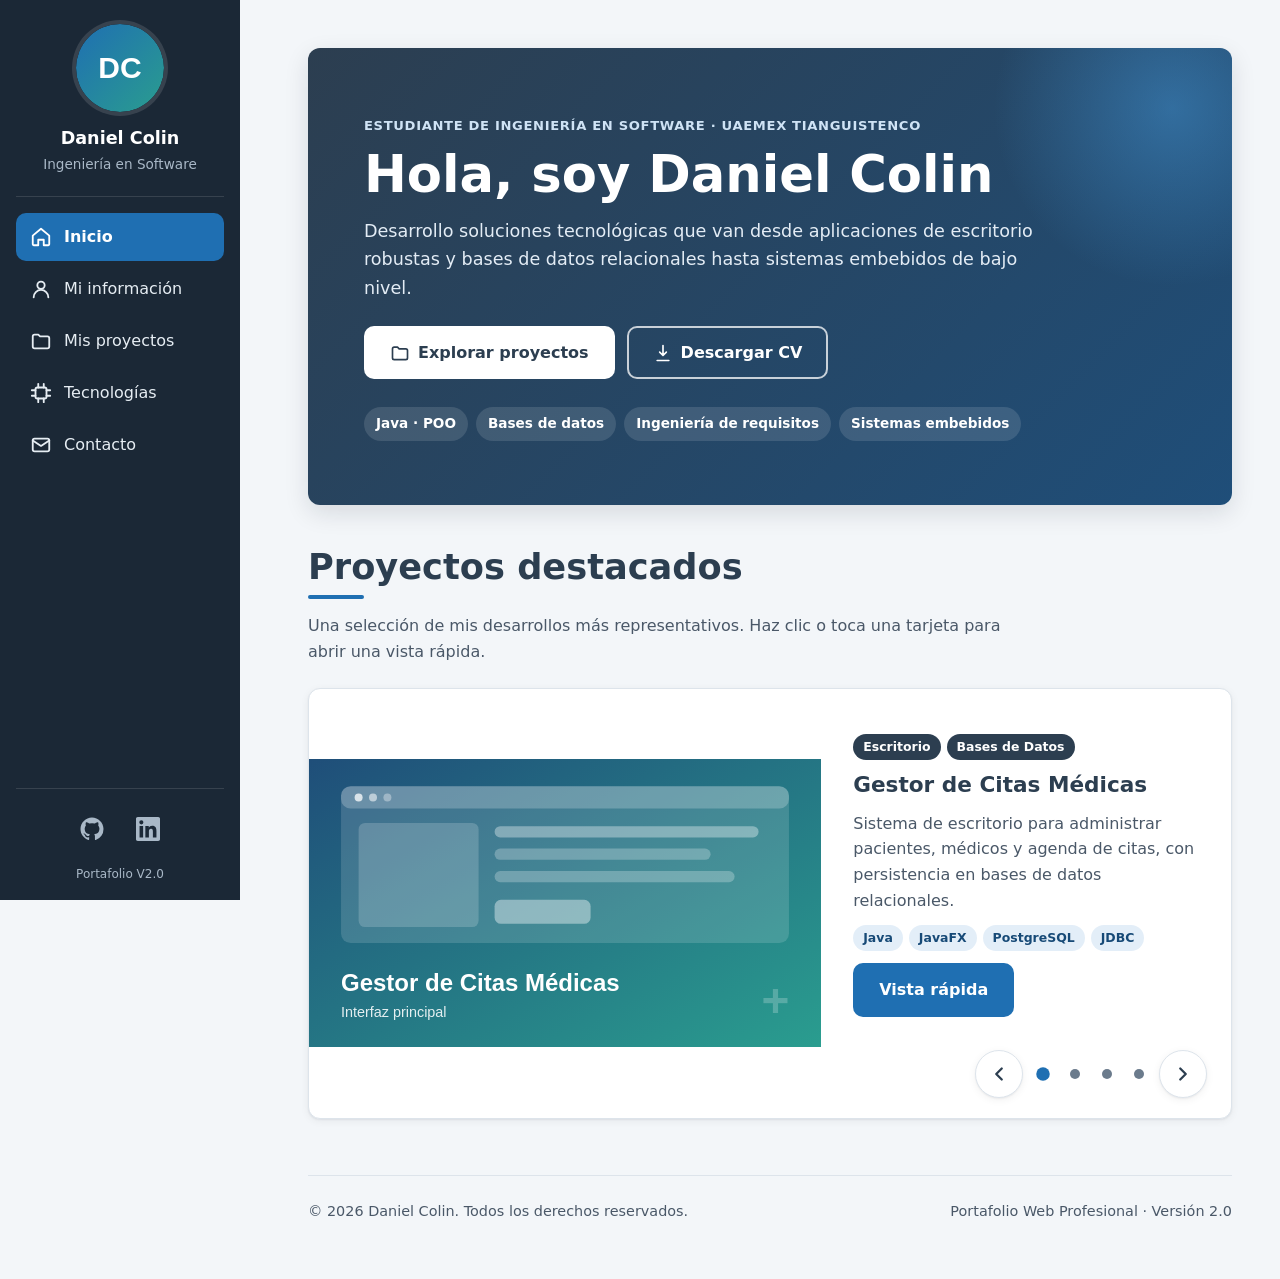
==== index.html @ 1abbbef6 "feat: publicar portafolio V2 (index.html) con modo demo para GitHub Pages" ====
<!DOCTYPE html>
<html lang="es">

<head>
    <meta charset="UTF-8">
    <meta name="viewport" content="width=device-width, initial-scale=1.0">
    <meta name="description"
        content="Portafolio Web Profesional de Carlos Daniel Ávila Colin, estudiante de Ingeniería en Software en el Centro Universitario UAEMex Tianguistenco.">
    <meta name="author" content="Carlos Daniel Ávila Colin">
    <meta name="theme-color" content="#1b2836">
    <title>Portafolio Web | Daniel Colin — V2.0</title>
    <link rel="icon"
        href="data:image/svg+xml,%3Csvg xmlns='http://www.w3.org/2000/svg' viewBox='0 0 64 64'%3E%3Crect width='64' height='64' rx='14' fill='%231f6fb2'/%3E%3Ctext x='32' y='42' text-anchor='middle' font-family='Segoe UI,Arial' font-weight='700' font-size='28' fill='%23fff'%3EDC%3C/text%3E%3C/svg%3E">

    <!--
        ============================================================
        PORTAFOLIO WEB PROFESIONAL — VERSIÓN 2.0 (Core Release)
        Plan de referencia: Iteraciones.md (v2.0.0)
        ------------------------------------------------------------
        Documento único (SPA estática nativa): HTML5 semántico +
        CSS Mobile-First + JavaScript vanilla modular, sin
        dependencias externas.

        Mapa de componentes DEV → bloques de este archivo:
          DEV-FE-01  Marcado semántico (secciones #inicio, #mi-informacion,
                     #mis-proyectos, #tecnologias, #contacto)
          DEV-FE-02  Hoja de estilos (bloque <style>)
          DEV-FE-03  Carrusel + modales           (módulos Carousel / Modal)
          DEV-FE-04  Sección "Mi información" + CTA de CV
          DEV-FE-09  Navegación SPA               (módulo Nav)
          DEV-FE-12  Arquitectura i18n base       (módulo I18n)
          DEV-AST-01 Imágenes: <img loading="lazy" decoding="async">
                     con aspect-ratio 16:9 (marcadores SVG sustituibles por WebP)
          DEV-BE-01  Endpoint SMTP (server/contact.php) — consumido vía Fetch
        ============================================================
    -->

    <style>
        /* =========================================================
           DEV-FE-02 · TOKENS DE DISEÑO (contraste WCAG 2.1 AA — RNF-10)
           ========================================================= */
        :root {
            --sidebar-w: 240px;
            --content-offset: 260px;
            --topbar-h: 56px;

            --c-bg: #f3f6f9;
            --c-surface: #ffffff;
            --c-text: #1f2933;
            /* 14.7:1 sobre blanco */
            --c-muted: #4a5868;
            /* 7.4:1 sobre blanco */
            --c-primary: #2c3e50;
            /* identidad heredada de V1 */
            --c-accent: #1f6fb2;
            /* 5.3:1 con texto blanco */
            --c-accent-hover: #185a91;
            --c-accent-soft: #e3eef8;
            --c-accent-ink: #174a77;
            /* 8.1:1 sobre --c-accent-soft */
            --c-sidebar: #1b2836;
            --c-sidebar-text: #e6edf3;
            --c-sidebar-muted: #a9b8c7;
            /* 7.9:1 sobre --c-sidebar */
            --c-border: #dde4eb;
            --c-border-strong: #6b7b8c;
            /* 4.4:1 (no-texto ≥ 3:1) */
            --c-focus: #f59e0b;
            --c-success: #1e7e34;
            --c-error: #b42318;
            /* 6.2:1 sobre blanco */

            --radius: 12px;
            --shadow-sm: 0 1px 2px rgba(16, 24, 40, .06), 0 2px 8px rgba(16, 24, 40, .06);
            --shadow-md: 0 8px 24px rgba(16, 24, 40, .12);
            --shadow-lg: 0 20px 48px rgba(16, 24, 40, .22);

            /* RNF-13: animaciones < 300 ms, curva cubic-bezier global */
            --dur: 250ms;
            --ease: cubic-bezier(.4, 0, .2, 1);
        }

        /* =========================================================
           BASE (Mobile-First — RNF-07)
           ========================================================= */
        *,
        *::before,
        *::after {
            box-sizing: border-box;
        }

        html {
            -webkit-text-size-adjust: 100%;
        }

        body {
            margin: 0;
            font-family: "Segoe UI", system-ui, -apple-system, Roboto, "Helvetica Neue", Arial, sans-serif;
            font-size: 1rem;
            line-height: 1.6;
            color: var(--c-text);
            background: var(--c-bg);
        }

        body.nav-open,
        body.modal-open {
            overflow: hidden;
        }

        [hidden] {
            display: none !important;
        }

        img,
        svg {
            display: block;
            max-width: 100%;
        }

        img {
            height: auto;
        }

        button,
        input,
        textarea {
            font: inherit;
            color: inherit;
        }

        a {
            color: var(--c-accent);
        }

        h1,
        h2,
        h3,
        h4 {
            line-height: 1.25;
        }

        :focus-visible {
            outline: 3px solid var(--c-focus);
            outline-offset: 2px;
        }

        [tabindex="-1"]:focus {
            outline: none;
        }

        .sr-only {
            position: absolute;
            width: 1px;
            height: 1px;
            padding: 0;
            margin: -1px;
            overflow: hidden;
            clip: rect(0, 0, 0, 0);
            white-space: nowrap;
            border: 0;
        }

        .skip-link {
            position: fixed;
            left: 8px;
            top: 8px;
            z-index: 4000;
            padding: 12px 18px;
            background: var(--c-surface);
            color: var(--c-primary);
            font-weight: 700;
            border-radius: 8px;
            box-shadow: var(--shadow-md);
            transform: translateY(-200%);
            transition: transform var(--dur) var(--ease);
        }

        .skip-link:focus {
            transform: none;
        }

        /* =========================================================
           BARRA SUPERIOR MÓVIL (RF-11: menú adaptado < 768px)
           ========================================================= */
        .topbar {
            position: fixed;
            inset: 0 0 auto 0;
            height: var(--topbar-h);
            display: flex;
            align-items: center;
            justify-content: space-between;
            padding: 0 4px 0 16px;
            background: var(--c-sidebar);
            color: #fff;
            z-index: 1100;
            box-shadow: 0 2px 8px rgba(0, 0, 0, .2);
        }

        .topbar__brand {
            color: #fff;
            font-weight: 700;
            font-size: 1.05rem;
            text-decoration: none;
            letter-spacing: .3px;
        }

        .icon-btn {
            width: 48px;
            height: 48px;
            display: inline-grid;
            place-items: center;
            border: 0;
            border-radius: 10px;
            background: transparent;
            color: inherit;
            cursor: pointer;
        }

        .icon-btn svg {
            width: 26px;
            height: 26px;
        }

        /* =========================================================
           RF-10 · MENÚ LATERAL FIJO
           ========================================================= */
        .sidebar {
            position: fixed;
            left: 0;
            top: 0;
            height: 100vh;
            height: 100dvh;
            width: var(--sidebar-w);
            display: flex;
            flex-direction: column;
            padding: 24px 16px 16px;
            background: var(--c-sidebar);
            color: var(--c-sidebar-text);
            z-index: 1200;
            overflow-y: auto;
            transform: translateX(-100%);
            transition: transform var(--dur) var(--ease);
        }

        .sidebar.is-open {
            transform: none;
        }

        .nav-overlay {
            position: fixed;
            inset: 0;
            background: rgba(15, 23, 32, .55);
            z-index: 1150;
            opacity: 0;
            pointer-events: none;
            transition: opacity var(--dur) var(--ease);
        }

        .nav-overlay.is-visible {
            opacity: 1;
            pointer-events: auto;
        }

        .profile {
            text-align: center;
            padding-bottom: 20px;
            margin-bottom: 16px;
            border-bottom: 1px solid rgba(255, 255, 255, .12);
        }

        .avatar {
            width: 88px;
            height: 88px;
            margin: 0 auto 12px;
            border-radius: 50%;
            box-shadow: 0 0 0 4px rgba(255, 255, 255, .12);
        }

        .profile__name {
            margin: 0;
            font-size: 1.1rem;
            font-weight: 700;
            color: #fff;
        }

        .profile__role {
            margin: 2px 0 0;
            font-size: .85rem;
            color: var(--c-sidebar-muted);
        }

        .nav-list {
            list-style: none;
            margin: 0;
            padding: 0;
            display: flex;
            flex-direction: column;
            gap: 4px;
        }

        .nav-item {
            display: flex;
            align-items: center;
            gap: 12px;
            min-height: 48px;
            padding: 10px 14px;
            border-radius: 10px;
            color: var(--c-sidebar-text);
            text-decoration: none;
            font-weight: 500;
            transition: background-color var(--dur) var(--ease), color var(--dur) var(--ease);
        }

        .nav-item svg {
            width: 22px;
            height: 22px;
            flex: none;
        }

        .nav-item:hover {
            background: rgba(255, 255, 255, .08);
            color: #fff;
        }

        /* Estado activo reactivo (TC-010) */
        .nav-item-active,
        .nav-item-active:hover {
            background: var(--c-accent);
            color: #fff;
            font-weight: 600;
        }

        /* RF-14 · Redes profesionales al pie del menú */
        .sidebar__social {
            margin-top: auto;
            padding-top: 16px;
            border-top: 1px solid rgba(255, 255, 255, .12);
            display: flex;
            justify-content: center;
            gap: 8px;
        }

        .social-link {
            width: 48px;
            height: 48px;
            display: grid;
            place-items: center;
            border-radius: 10px;
            color: var(--c-sidebar-muted);
            transition: color var(--dur) var(--ease), background-color var(--dur) var(--ease);
        }

        .social-link svg {
            width: 24px;
            height: 24px;
            fill: currentColor;
        }

        .social-link:hover {
            color: #fff;
            background: rgba(255, 255, 255, .08);
        }

        .sidebar__version {
            margin: 12px 0 0;
            text-align: center;
            font-size: .75rem;
            color: var(--c-sidebar-muted);
        }

        /* =========================================================
           RF-11 · CONTENEDOR PRINCIPAL (sin superposición)
           ========================================================= */
        main {
            margin-left: 0;
            padding: calc(var(--topbar-h) + 16px) 16px 24px;
            min-height: 100vh;
        }

        .container {
            max-width: 1280px;
            margin: 0 auto;
        }

        /* Vistas SPA (RNF-02: transición de opacidad 250 ms) */
        .view {
            opacity: 0;
            transform: translateY(8px);
            transition: opacity var(--dur) ease-in-out, transform var(--dur) ease-in-out;
        }

        .view.is-active {
            opacity: 1;
            transform: none;
        }

        .section-head {
            margin-bottom: 24px;
        }

        .section-title {
            position: relative;
            margin: 0 0 14px;
            padding-bottom: 10px;
            font-size: clamp(1.6rem, 1.2rem + 1.3vw, 2.2rem);
            color: var(--c-primary);
        }

        .section-title::after {
            content: "";
            position: absolute;
            left: 0;
            bottom: 0;
            width: 56px;
            height: 4px;
            border-radius: 4px;
            background: var(--c-accent);
        }

        .section-lead {
            margin: 0;
            max-width: 70ch;
            color: var(--c-muted);
        }

        .sub-title {
            margin: 40px 0 16px;
            font-size: 1.35rem;
            color: var(--c-primary);
        }

        .surface {
            background: var(--c-surface);
            border: 1px solid var(--c-border);
            border-radius: var(--radius);
            box-shadow: var(--shadow-sm);
        }

        /* =========================================================
           BOTONES Y BADGES
           ========================================================= */
        .btn {
            display: inline-flex;
            align-items: center;
            justify-content: center;
            gap: 8px;
            min-height: 48px;
            padding: 12px 24px;
            border: 2px solid transparent;
            border-radius: 10px;
            font-weight: 600;
            text-decoration: none;
            cursor: pointer;
            transition: transform var(--dur) var(--ease), background-color var(--dur) var(--ease), box-shadow var(--dur) var(--ease);
        }

        .btn svg {
            width: 20px;
            height: 20px;
            flex: none;
        }

        .btn:hover {
            transform: translateY(-2px);
        }

        .btn:active {
            transform: translateY(0);
        }

        .btn[disabled] {
            opacity: .7;
            cursor: not-allowed;
            transform: none;
        }

        .btn-primary {
            background: var(--c-accent);
            color: #fff;
        }

        .btn-primary:hover {
            background: var(--c-accent-hover);
        }

        .btn-outline {
            background: transparent;
            color: var(--c-accent);
            border-color: var(--c-accent);
        }

        .btn-outline:hover {
            background: var(--c-accent-soft);
        }

        .btn-light {
            background: #fff;
            color: var(--c-primary);
        }

        .btn-ghost-light {
            background: transparent;
            color: #fff;
            border-color: rgba(255, 255, 255, .75);
        }

        .btn-ghost-light:hover {
            background: rgba(255, 255, 255, .12);
        }

        /* RF-13 · CTA de primer orden para descarga de CV */
        .btn-primary-cta {
            display: inline-flex;
            align-items: center;
            gap: 10px;
            min-height: 48px;
            padding: 12px 24px;
            border-radius: 10px;
            background: var(--c-accent);
            color: #fff;
            font-weight: 700;
            font-size: 1.05rem;
            text-decoration: none;
            box-shadow: 0 6px 16px rgba(31, 111, 178, .35);
            transition: transform var(--dur) var(--ease), box-shadow var(--dur) var(--ease), background-color var(--dur) var(--ease);
        }

        .btn-primary-cta svg {
            width: 24px;
            height: 24px;
        }

        .btn-primary-cta:hover {
            transform: translateY(-2px);
            background: var(--c-accent-hover);
            box-shadow: 0 10px 22px rgba(31, 111, 178, .4);
        }

        .badges {
            display: flex;
            flex-wrap: wrap;
            gap: 6px;
        }

        .badge {
            display: inline-flex;
            align-items: center;
            padding: 3px 10px;
            border-radius: 999px;
            background: var(--c-accent-soft);
            color: var(--c-accent-ink);
            font-size: .78rem;
            font-weight: 600;
            white-space: nowrap;
        }

        .badge--cat {
            background: var(--c-primary);
            color: #fff;
        }

        .tag-list {
            list-style: none;
            margin: 0;
            padding: 0;
            display: flex;
            flex-wrap: wrap;
            gap: 8px;
        }

        .tag-list li {
            padding: 6px 12px;
            border-radius: 999px;
            background: var(--c-accent-soft);
            color: var(--c-accent-ink);
            font-size: .85rem;
            font-weight: 600;
        }

        /* =========================================================
           INICIO · HERO (RF-01)
           ========================================================= */
        .hero {
            position: relative;
            overflow: hidden;
            margin-bottom: 40px;
            padding: 40px 24px;
            border-radius: var(--radius);
            color: #fff;
            background: linear-gradient(135deg, #2c3e50 0%, #1f4e79 100%);
            box-shadow: var(--shadow-md);
        }

        .hero::before {
            content: "";
            position: absolute;
            right: -120px;
            top: -120px;
            width: 360px;
            height: 360px;
            border-radius: 50%;
            background: radial-gradient(circle, rgba(79, 179, 255, .35), transparent 70%);
            pointer-events: none;
        }

        .hero>* {
            position: relative;
        }

        .hero__kicker {
            display: inline-block;
            margin-bottom: 10px;
            font-size: .82rem;
            font-weight: 600;
            letter-spacing: .05em;
            text-transform: uppercase;
            color: #cfe3f5;
        }

        .hero h1 {
            margin: 0 0 14px;
            font-size: clamp(2rem, 1.4rem + 2.6vw, 3.2rem);
            line-height: 1.12;
        }

        .hero p {
            margin: 0 0 24px;
            max-width: 62ch;
            font-size: 1.1rem;
            color: #e3ecf5;
        }

        .hero__actions {
            display: flex;
            flex-wrap: wrap;
            gap: 12px;
        }

        .hero__areas {
            margin-top: 28px;
        }

        .hero__areas .tag-list li {
            background: rgba(255, 255, 255, .12);
            color: #fff;
        }

        /* =========================================================
           RF-01 / DEV-FE-03 · CARRUSEL DE PROYECTOS DESTACADOS
           ========================================================= */
        .carousel {
            position: relative;
            overflow: hidden;
        }

        .carousel__viewport {
            overflow: hidden;
        }

        .carousel__track {
            display: flex;
            touch-action: pan-y;
            will-change: transform;
            transition: transform 280ms var(--ease);
        }

        .carousel__slide {
            flex: 0 0 100%;
            min-width: 0;
            display: grid;
            grid-template-columns: 1fr;
        }

        .carousel__media {
            display: block;
            width: 100%;
            padding: 0;
            border: 0;
            background: #e8eef4;
            cursor: pointer;
        }

        .carousel__media img,
        .media-16x9 {
            width: 100%;
            aspect-ratio: 16 / 9;
            object-fit: cover;
        }

        .carousel__body {
            display: flex;
            flex-direction: column;
            gap: 12px;
            padding: 20px 20px 80px;
        }

        .carousel__body h3 {
            margin: 0;
            font-size: 1.35rem;
            color: var(--c-primary);
        }

        .carousel__body p {
            margin: 0;
            color: var(--c-muted);
        }

        .carousel__body .btn {
            align-self: flex-start;
        }

        .carousel__controls {
            position: absolute;
            left: 0;
            right: 0;
            bottom: 12px;
            display: flex;
            justify-content: center;
            align-items: center;
            gap: 4px;
        }

        .carousel__arrow {
            width: 48px;
            height: 48px;
            display: grid;
            place-items: center;
            border: 1px solid var(--c-border);
            border-radius: 50%;
            background: var(--c-surface);
            color: var(--c-primary);
            cursor: pointer;
            box-shadow: var(--shadow-sm);
        }

        .carousel__arrow svg {
            width: 22px;
            height: 22px;
        }

        .carousel__dots {
            display: flex;
        }

        .carousel__dot {
            width: 32px;
            height: 48px;
            display: grid;
            place-items: center;
            padding: 0;
            border: 0;
            background: transparent;
            cursor: pointer;
        }

        .carousel__dot::before {
            content: "";
            width: 10px;
            height: 10px;
            border-radius: 50%;
            background: var(--c-border-strong);
            transition: transform var(--dur) var(--ease), background-color var(--dur) var(--ease);
        }

        .carousel__dot[aria-current="true"]::before {
            background: var(--c-accent);
            transform: scale(1.35);
        }

        /* =========================================================
           RF-03 · MI INFORMACIÓN
           ========================================================= */
        .info-grid {
            display: grid;
            gap: 24px;
        }

        .info-block {
            padding: 24px;
        }

        .info-block h3 {
            display: flex;
            align-items: center;
            gap: 10px;
            margin: 0 0 16px;
            font-size: 1.3rem;
            color: var(--c-primary);
        }

        .info-block h3 svg {
            width: 26px;
            height: 26px;
            color: var(--c-accent);
            flex: none;
        }

        .info-block p {
            margin: 0 0 12px;
        }

        .bio {
            display: grid;
            gap: 20px;
        }

        .cv-box {
            display: flex;
            flex-direction: column;
            align-items: flex-start;
            gap: 8px;
            padding: 20px;
            border-radius: var(--radius);
            background: var(--c-accent-soft);
        }

        .cv-box small {
            color: var(--c-accent-ink);
            font-weight: 600;
        }

        .timeline {
            list-style: none;
            margin: 0;
            padding: 0 0 0 20px;
            border-left: 3px solid var(--c-border);
        }

        .timeline li {
            position: relative;
            padding: 0 0 20px 16px;
        }

        .timeline li:last-child {
            padding-bottom: 0;
        }

        .timeline li::before {
            content: "";
            position: absolute;
            left: -29px;
            top: 6px;
            width: 14px;
            height: 14px;
            border-radius: 50%;
            background: var(--c-accent);
            box-shadow: 0 0 0 4px var(--c-surface);
        }

        .timeline h4 {
            margin: 0;
            font-size: 1.05rem;
            color: var(--c-primary);
        }

        .timeline__meta {
            display: block;
            margin: 2px 0 8px;
            font-size: .9rem;
            font-weight: 600;
            color: var(--c-accent-ink);
        }

        .competency-grid {
            display: grid;
            gap: 16px;
        }

        .competency {
            padding: 16px;
            border: 1px solid var(--c-border);
            border-radius: 10px;
        }

        .competency h4 {
            margin: 0 0 10px;
            font-size: 1rem;
            color: var(--c-primary);
        }

        .competency ul {
            margin: 0;
            padding-left: 18px;
            color: var(--c-muted);
            font-size: .95rem;
        }

        /* =========================================================
           RF-04 / RF-16 · MIS PROYECTOS (grid + filtros)
           ========================================================= */
        .filters {
            display: flex;
            flex-wrap: wrap;
            gap: 8px;
            margin-bottom: 12px;
        }

        .filter-btn {
            min-height: 48px;
            padding: 8px 18px;
            border: 2px solid var(--c-border-strong);
            border-radius: 999px;
            background: var(--c-surface);
            color: var(--c-primary);
            font-weight: 600;
            cursor: pointer;
            transition: background-color var(--dur) var(--ease), color var(--dur) var(--ease), transform var(--dur) var(--ease);
        }

        .filter-btn:hover {
            transform: translateY(-1px);
        }

        .filter-btn[aria-pressed="true"] {
            background: var(--c-primary);
            border-color: var(--c-primary);
            color: #fff;
        }

        .results-count {
            margin: 0 0 20px;
            font-size: .9rem;
            color: var(--c-muted);
        }

        .projects-grid {
            display: grid;
            grid-template-columns: 1fr;
            gap: 24px;
        }

        .project-card {
            display: flex;
            flex-direction: column;
            overflow: hidden;
            transition: transform var(--dur) var(--ease), box-shadow var(--dur) var(--ease);
        }

        .project-card:hover {
            transform: translateY(-4px);
            box-shadow: var(--shadow-md);
        }

        .project-card.is-entering {
            animation: cardIn 200ms var(--ease);
        }

        @keyframes cardIn {
            from {
                opacity: 0;
                transform: scale(.97);
            }

            to {
                opacity: 1;
                transform: none;
            }
        }

        .project-card__body {
            flex: 1;
            display: flex;
            flex-direction: column;
            gap: 10px;
            padding: 16px;
        }

        .project-card__title {
            margin: 0;
            font-size: 1.05rem;
            color: var(--c-primary);
        }

        .project-card__desc {
            margin: 0;
            font-size: .92rem;
            color: var(--c-muted);
            display: -webkit-box;
            -webkit-line-clamp: 4;
            line-clamp: 4;
            -webkit-box-orient: vertical;
            overflow: hidden;
        }

        /* Altura uniforme: botón alineado al fondo (TC-004) */
        .project-card .btn {
            margin-top: auto;
            width: 100%;
        }

        .empty-state {
            padding: 32px;
            text-align: center;
            color: var(--c-muted);
        }

        /* =========================================================
           RF-15 · TECNOLOGÍAS (tarjetas + tooltip de dominio)
           ========================================================= */
        .tech-group+.tech-group {
            margin-top: 32px;
        }

        .tech-group h3 {
            margin: 0 0 16px;
            font-size: 1.2rem;
            color: var(--c-primary);
        }

        .tech-grid {
            display: grid;
            grid-template-columns: repeat(auto-fill, minmax(150px, 1fr));
            gap: 16px;
        }

        .tech-card {
            position: relative;
            width: 100%;
            min-height: 132px;
            display: flex;
            flex-direction: column;
            align-items: center;
            justify-content: center;
            gap: 10px;
            padding: 20px 12px;
            text-align: center;
            cursor: pointer;
            transition: transform var(--dur) var(--ease), box-shadow var(--dur) var(--ease);
        }

        .tech-card:hover,
        .tech-card.is-open {
            transform: translateY(-3px);
            box-shadow: var(--shadow-md);
        }

        .tech-card__icon svg {
            width: 52px;
            height: 52px;
        }

        .tech-card__name {
            font-weight: 600;
            color: var(--c-primary);
            line-height: 1.3;
        }

        .tooltip {
            position: absolute;
            left: 0;
            right: 0;
            bottom: calc(100% + 10px);
            z-index: 20;
            padding: 12px;
            border-radius: 10px;
            background: #14202c;
            color: #f1f5f9;
            font-size: .85rem;
            line-height: 1.45;
            text-align: left;
            box-shadow: var(--shadow-lg);
            opacity: 0;
            transform: translateY(6px);
            pointer-events: none;
            transition: opacity 200ms var(--ease), transform 200ms var(--ease);
        }

        .tooltip::after {
            content: "";
            position: absolute;
            left: 50%;
            top: 100%;
            margin-left: -7px;
            border: 7px solid transparent;
            border-top-color: #14202c;
        }

        .tech-card:hover .tooltip,
        .tech-card:focus-visible .tooltip,
        .tech-card.is-open .tooltip {
            opacity: 1;
            transform: none;
        }

        .tooltip__level {
            display: flex;
            justify-content: space-between;
            font-weight: 700;
        }

        .meter {
            height: 6px;
            margin: 6px 0 8px;
            border-radius: 99px;
            background: rgba(255, 255, 255, .2);
            overflow: hidden;
        }

        .meter span {
            display: block;
            height: 100%;
            width: var(--lvl, 33%);
            border-radius: inherit;
            background: #4fb3ff;
        }

        /* =========================================================
           RF-06..RF-09 · CONTACTO
           ========================================================= */
        .contact-layout {
            display: grid;
            gap: 24px;
        }

        .contact-aside,
        .contact-form {
            padding: 24px;
        }

        .contact-aside h3 {
            margin: 0 0 12px;
            color: var(--c-primary);
        }

        .contact-aside ul {
            list-style: none;
            margin: 20px 0 0;
            padding: 0;
            display: grid;
            gap: 12px;
        }

        .contact-aside li {
            display: flex;
            align-items: center;
            gap: 10px;
            color: var(--c-muted);
        }

        .contact-aside li svg {
            width: 22px;
            height: 22px;
            color: var(--c-accent);
            flex: none;
        }

        .contact-form {
            display: grid;
            gap: 18px;
        }

        .form-row {
            display: grid;
            gap: 18px;
        }

        .field {
            display: flex;
            flex-direction: column;
            gap: 6px;
            min-width: 0;
        }

        .field label {
            font-weight: 600;
            color: var(--c-primary);
        }

        .req {
            color: var(--c-error);
        }

        .field input,
        .field textarea {
            width: 100%;
            min-height: 48px;
            padding: 12px 14px;
            border: 2px solid var(--c-border-strong);
            border-radius: 10px;
            background: #fff;
        }

        .field textarea {
            resize: vertical;
            min-height: 150px;
        }

        .field input:focus,
        .field textarea:focus {
            outline: none;
            border-color: var(--c-accent);
            box-shadow: 0 0 0 3px rgba(31, 111, 178, .25);
        }

        .field.is-invalid input,
        .field.is-invalid textarea {
            border-color: var(--c-error);
            box-shadow: 0 0 0 3px rgba(180, 35, 24, .15);
        }

        .field__error {
            min-height: 1.3em;
            margin: 0;
            font-size: .85rem;
            font-weight: 600;
            color: var(--c-error);
        }

        .field__counter {
            align-self: flex-end;
            font-size: .8rem;
            color: var(--c-muted);
        }

        .form-note {
            margin: 0;
            font-size: .85rem;
            color: var(--c-muted);
        }

        /* RF-09 · Aviso de privacidad antes del botón de envío */
        .privacy-note {
            margin: 0;
            padding: 12px 14px;
            border-left: 4px solid var(--c-accent);
            border-radius: 8px;
            background: #eef3f8;
            font-size: .88rem;
            color: var(--c-text);
        }

        .hp-field {
            position: absolute !important;
            left: -9999px !important;
            width: 1px;
            height: 1px;
            overflow: hidden;
        }

        .contact-form .btn-primary {
            justify-self: start;
            min-width: 200px;
        }

        .spinner {
            width: 18px;
            height: 18px;
            border: 3px solid rgba(255, 255, 255, .4);
            border-top-color: #fff;
            border-radius: 50%;
            animation: spin 700ms linear infinite;
        }

        @keyframes spin {
            to {
                transform: rotate(360deg);
            }
        }

        /* =========================================================
           RF-02 / RF-05 · MODALES
           ========================================================= */
        .modal {
            position: fixed;
            inset: 0;
            z-index: 2000;
            display: grid;
            place-items: center;
            padding: 16px;
        }

        .modal__backdrop {
            position: absolute;
            inset: 0;
            background: rgba(15, 23, 32, .55);
            -webkit-backdrop-filter: blur(8px);
            backdrop-filter: blur(8px);
            opacity: 0;
            transition: opacity var(--dur) var(--ease);
        }

        .modal__dialog {
            position: relative;
            width: 100%;
            max-width: 600px;
            max-height: calc(100vh - 32px);
            max-height: calc(100dvh - 32px);
            overflow-y: auto;
            overscroll-behavior: contain;
            border-radius: 16px;
            background: var(--c-surface);
            box-shadow: var(--shadow-lg);
            opacity: 0;
            transform: translateY(16px) scale(.98);
            transition: opacity var(--dur) var(--ease), transform var(--dur) var(--ease);
        }

        .modal--detail .modal__dialog {
            max-width: 980px;
        }

        .modal.is-open .modal__backdrop {
            opacity: 1;
        }

        .modal.is-open .modal__dialog {
            opacity: 1;
            transform: none;
        }

        .modal__close {
            position: absolute;
            top: 8px;
            right: 8px;
            z-index: 2;
            width: 48px;
            height: 48px;
            display: grid;
            place-items: center;
            border: 0;
            border-radius: 50%;
            background: rgba(255, 255, 255, .94);
            color: var(--c-primary);
            cursor: pointer;
            box-shadow: var(--shadow-sm);
        }

        .modal__close svg {
            width: 22px;
            height: 22px;
        }

        .modal__content {
            display: grid;
            gap: 14px;
            padding: 24px;
        }

        .modal__content h2,
        .modal__content h3 {
            margin: 0;
            color: var(--c-primary);
        }

        .modal__content p {
            margin: 0;
        }

        .modal__label {
            margin: 0 0 6px;
            font-size: .8rem;
            font-weight: 700;
            letter-spacing: .05em;
            text-transform: uppercase;
            color: var(--c-muted);
        }

        .modal__actions {
            display: flex;
            flex-wrap: wrap;
            gap: 12px;
            padding-top: 4px;
        }

        .gallery__thumbs {
            display: flex;
            gap: 8px;
            padding: 12px 24px 0;
            overflow-x: auto;
        }

        .gallery__thumb {
            flex: none;
            width: 104px;
            padding: 0;
            border: 3px solid transparent;
            border-radius: 8px;
            overflow: hidden;
            background: none;
            cursor: pointer;
            opacity: .75;
            transition: opacity var(--dur) var(--ease);
        }

        .gallery__thumb[aria-current="true"] {
            border-color: var(--c-accent);
            opacity: 1;
        }

        .gallery__caption {
            margin: 8px 24px 0;
            font-size: .85rem;
            color: var(--c-muted);
        }

        .detail-grid {
            display: grid;
            gap: 24px;
        }

        .detail-grid h3 {
            margin: 0 0 10px;
            font-size: 1.1rem;
        }

        .detail-grid ul {
            margin: 0;
            padding-left: 20px;
        }

        .spec-list {
            display: grid;
            grid-template-columns: max-content 1fr;
            gap: 8px 16px;
            margin: 0;
            font-size: .95rem;
        }

        .spec-list dt {
            font-weight: 700;
            color: var(--c-primary);
        }

        .spec-list dd {
            margin: 0;
            color: var(--c-muted);
        }

        .deps-table {
            width: 100%;
            border-collapse: collapse;
            font-size: .9rem;
        }

        .deps-table th,
        .deps-table td {
            padding: 8px 10px;
            border-bottom: 1px solid var(--c-border);
            text-align: left;
        }

        .deps-table th {
            color: var(--c-primary);
            background: #f6f8fb;
        }

        /* =========================================================
           RF-12 · TOAST
           ========================================================= */
        .toast-region {
            position: fixed;
            top: 16px;
            right: 16px;
            left: 16px;
            z-index: 3000;
            display: flex;
            flex-direction: column;
            align-items: flex-end;
            gap: 12px;
            pointer-events: none;
        }

        .toast {
            pointer-events: auto;
            width: 100%;
            max-width: 400px;
            display: flex;
            align-items: flex-start;
            gap: 12px;
            padding: 14px 8px 14px 16px;
            border-left: 5px solid var(--c-success);
            border-radius: 12px;
            background: var(--c-surface);
            box-shadow: var(--shadow-lg);
            animation: slideInFromRight 250ms var(--ease) both;
        }

        .toast.is-leaving {
            animation: slideOutToRight 200ms var(--ease) forwards;
        }

        .toast--error {
            border-left-color: var(--c-error);
        }

        .toast__icon {
            flex: none;
            width: 30px;
            height: 30px;
            display: grid;
            place-items: center;
            border-radius: 50%;
            background: var(--c-success);
            color: #fff;
        }

        .toast--error .toast__icon {
            background: var(--c-error);
        }

        .toast__icon svg {
            width: 18px;
            height: 18px;
        }

        .toast__body {
            flex: 1;
        }

        .toast__body strong {
            display: block;
            color: var(--c-primary);
        }

        .toast__body p {
            margin: 2px 0 0;
            font-size: .9rem;
            color: var(--c-muted);
        }

        .toast .icon-btn {
            width: 40px;
            height: 40px;
            color: var(--c-muted);
        }

        .toast .icon-btn svg {
            width: 18px;
            height: 18px;
        }

        @keyframes slideInFromRight {
            from {
                opacity: 0;
                transform: translateX(110%);
            }

            to {
                opacity: 1;
                transform: none;
            }
        }

        @keyframes slideOutToRight {
            to {
                opacity: 0;
                transform: translateX(110%);
            }
        }

        /* =========================================================
           FOOTER
           ========================================================= */
        .site-footer {
            display: flex;
            flex-wrap: wrap;
            justify-content: space-between;
            gap: 8px;
            margin-top: 56px;
            padding: 24px 0 8px;
            border-top: 1px solid var(--c-border);
            font-size: .9rem;
            color: var(--c-muted);
        }

        .site-footer p {
            margin: 0;
        }

        /* =========================================================
           BREAKPOINTS PROGRESIVOS (solo min-width — RNF-07)
           ========================================================= */
        @media (min-width: 768px) {
            .topbar {
                display: none;
            }

            .nav-overlay {
                display: none;
            }

            .sidebar {
                transform: none;
            }

            main {
                margin-left: var(--content-offset);
                padding: 32px 24px;
            }

            .projects-grid {
                grid-template-columns: repeat(2, 1fr);
            }

            .competency-grid {
                grid-template-columns: repeat(2, 1fr);
            }

            .form-row--2 {
                grid-template-columns: 1fr 1fr;
            }

            .hero {
                padding: 48px 40px;
            }

            .toast-region {
                left: auto;
                width: 400px;
            }
        }

        @media (min-width: 1024px) {
            main {
                padding: 40px 32px;
            }

            .projects-grid {
                grid-template-columns: repeat(4, 1fr);
            }

            .carousel__slide {
                grid-template-columns: 1.25fr 1fr;
                align-items: center;
            }

            .carousel__body {
                padding: 32px 32px 88px;
            }

            .carousel__controls {
                left: auto;
                right: 24px;
                bottom: 20px;
            }

            .info-grid {
                grid-template-columns: repeat(2, 1fr);
            }

            .info-block--bio {
                grid-column: 1 / -1;
            }

            .bio {
                grid-template-columns: 1fr auto;
                align-items: start;
            }

            .contact-layout {
                grid-template-columns: 1fr 1.7fr;
                align-items: start;
            }

            .detail-grid {
                grid-template-columns: 1.3fr 1fr;
            }

            .hero {
                padding: 64px 56px;
            }
        }

        @media (min-width: 1280px) {
            main {
                padding: 48px;
            }
        }

        /* Accesibilidad: respeto de movimiento reducido */
        @media (prefers-reduced-motion: reduce) {

            *,
            *::before,
            *::after {
                animation-duration: .01ms !important;
                animation-iteration-count: 1 !important;
                transition-duration: .01ms !important;
                scroll-behavior: auto !important;
            }
        }
    </style>
</head>

<body>
    <a class="skip-link" href="#main" data-i18n="skip">Saltar al contenido principal</a>

    <!-- ===================== BARRA SUPERIOR (móvil) ===================== -->
    <header class="topbar">
        <a class="topbar__brand" href="#inicio" data-nav="inicio">Portafolio | Daniel Colin</a>
        <button class="icon-btn" id="menu-toggle" type="button" aria-controls="sidebar" aria-expanded="false"
            aria-label="Abrir menú de navegación" data-i18n-aria="nav.menu">
            <svg viewBox="0 0 24 24" fill="none" stroke="currentColor" stroke-width="2" stroke-linecap="round"
                aria-hidden="true" focusable="false">
                <path d="M4 6h16M4 12h16M4 18h16" />
            </svg>
        </button>
    </header>

    <!-- ===================== RF-10 · MENÚ LATERAL FIJO ===================== -->
    <aside class="sidebar" id="sidebar">
        <div class="profile">
            <svg class="avatar" viewBox="0 0 88 88" role="img" aria-label="Avatar de Daniel Colin">
                <defs>
                    <linearGradient id="avatar-g" x1="0" y1="0" x2="1" y2="1">
                        <stop offset="0" stop-color="#1f6fb2" />
                        <stop offset="1" stop-color="#2a9d8f" />
                    </linearGradient>
                </defs>
                <circle cx="44" cy="44" r="44" fill="url(#avatar-g)" />
                <text x="44" y="54" text-anchor="middle" font-family="Segoe UI, Arial, sans-serif" font-size="30"
                    font-weight="700" fill="#fff">DC</text>
            </svg>
            <p class="profile__name">Daniel Colin</p>
            <p class="profile__role" data-i18n="profile.role">Ingeniería en Software</p>
        </div>

        <nav aria-label="Navegación principal" data-i18n-aria="nav.label">
            <ul class="nav-list">
                <li>
                    <a class="nav-item" href="#inicio" data-nav="inicio">
                        <svg viewBox="0 0 24 24" fill="none" stroke="currentColor" stroke-width="2"
                            stroke-linecap="round" stroke-linejoin="round" aria-hidden="true" focusable="false">
                            <path d="M3 10.5 12 3l9 7.5V20a1 1 0 0 1-1 1h-5v-6H9v6H4a1 1 0 0 1-1-1z" />
                        </svg>
                        <span data-i18n="nav.home">Inicio</span>
                    </a>
                </li>
                <li>
                    <a class="nav-item" href="#mi-informacion" data-nav="mi-informacion">
                        <svg viewBox="0 0 24 24" fill="none" stroke="currentColor" stroke-width="2"
                            stroke-linecap="round" stroke-linejoin="round" aria-hidden="true" focusable="false">
                            <circle cx="12" cy="8" r="4" />
                            <path d="M4 21a8 8 0 0 1 16 0" />
                        </svg>
                        <span data-i18n="nav.about">Mi información</span>
                    </a>
                </li>
                <li>
                    <a class="nav-item" href="#mis-proyectos" data-nav="mis-proyectos">
                        <svg viewBox="0 0 24 24" fill="none" stroke="currentColor" stroke-width="2"
                            stroke-linecap="round" stroke-linejoin="round" aria-hidden="true" focusable="false">
                            <path d="M3 7a2 2 0 0 1 2-2h4l2 2h8a2 2 0 0 1 2 2v9a2 2 0 0 1-2 2H5a2 2 0 0 1-2-2z" />
                        </svg>
                        <span data-i18n="nav.projects">Mis proyectos</span>
                    </a>
                </li>
                <li>
                    <a class="nav-item" href="#tecnologias" data-nav="tecnologias">
                        <svg viewBox="0 0 24 24" fill="none" stroke="currentColor" stroke-width="2"
                            stroke-linecap="round" stroke-linejoin="round" aria-hidden="true" focusable="false">
                            <rect x="6" y="6" width="12" height="12" rx="2" />
                            <path d="M9 2v4M15 2v4M9 18v4M15 18v4M2 9h4M2 15h4M18 9h4M18 15h4" />
                        </svg>
                        <span data-i18n="nav.tech">Tecnologías</span>
                    </a>
                </li>
                <li>
                    <a class="nav-item" href="#contacto" data-nav="contacto">
                        <svg viewBox="0 0 24 24" fill="none" stroke="currentColor" stroke-width="2"
                            stroke-linecap="round" stroke-linejoin="round" aria-hidden="true" focusable="false">
                            <rect x="3" y="5" width="18" height="14" rx="2" />
                            <path d="m3 7 9 6 9-6" />
                        </svg>
                        <span data-i18n="nav.contact">Contacto</span>
                    </a>
                </li>
            </ul>
        </nav>

        <!-- RF-14 · Iconografía vectorial (viewBox 0 0 24 24, fill: currentColor) -->
        <div class="sidebar__social">
            <a class="social-link" href="https://github.com/Coliiin1" target="_blank" rel="noopener noreferrer"
                aria-label="Perfil de GitHub (se abre en una pestaña nueva)" data-i18n-aria="social.github">
                <svg viewBox="0 0 24 24" width="24" height="24" aria-hidden="true" focusable="false">
                    <path
                        d="M12 .5C5.73.5.5 5.73.5 12c0 5.08 3.29 9.38 7.86 10.9.58.1.79-.25.79-.56v-2c-3.2.7-3.88-1.37-3.88-1.37-.52-1.33-1.28-1.69-1.28-1.69-1.04-.71.08-.7.08-.7 1.16.08 1.77 1.19 1.77 1.19 1.03 1.76 2.7 1.25 3.36.96.1-.75.4-1.25.73-1.54-2.55-.29-5.24-1.28-5.24-5.68 0-1.26.45-2.28 1.19-3.09-.12-.29-.52-1.46.11-3.05 0 0 .97-.31 3.17 1.18a11 11 0 0 1 5.78 0c2.2-1.49 3.17-1.18 3.17-1.18.63 1.59.23 2.76.11 3.05.74.81 1.19 1.83 1.19 3.09 0 4.41-2.69 5.38-5.25 5.67.41.36.78 1.06.78 2.14v3.17c0 .31.21.67.8.56A11.5 11.5 0 0 0 23.5 12C23.5 5.73 18.27.5 12 .5z" />
                </svg>
            </a>
            <!-- TODO: sustituir por la URL real del perfil de LinkedIn -->
            <a class="social-link" href="https://www.linkedin.com/in/daniel-colin" target="_blank"
                rel="noopener noreferrer" aria-label="Perfil de LinkedIn (se abre en una pestaña nueva)"
                data-i18n-aria="social.linkedin">
                <svg viewBox="0 0 24 24" width="24" height="24" aria-hidden="true" focusable="false">
                    <path
                        d="M20.45 20.45h-3.56v-5.57c0-1.33-.02-3.04-1.85-3.04-1.85 0-2.14 1.45-2.14 2.94v5.67H9.35V9h3.41v1.56h.05c.48-.9 1.64-1.85 3.37-1.85 3.6 0 4.27 2.37 4.27 5.46v6.28zM5.34 7.43a2.06 2.06 0 1 1 0-4.13 2.06 2.06 0 0 1 0 4.13zM7.12 20.45H3.56V9h3.56v11.45zM22.22 0H1.77C.79 0 0 .77 0 1.73v20.54C0 23.23.79 24 1.77 24h20.45c.98 0 1.78-.77 1.78-1.73V1.73C24 .77 23.2 0 22.22 0z" />
                </svg>
            </a>
        </div>
        <p class="sidebar__version">Portafolio V2.0</p>
    </aside>
    <div class="nav-overlay" id="nav-overlay"></div>

    <!-- ===================== RF-11 · CONTENIDO PRINCIPAL ===================== -->
    <main id="main" tabindex="-1">
        <div class="container">

            <!-- ============ VISTA: INICIO (RF-01) ============ -->
            <section id="inicio" class="view" aria-labelledby="inicio-title">
                <div class="hero">
                    <span class="hero__kicker" data-i18n="hero.kicker">Estudiante de Ingeniería en Software · UAEMex
                        Tianguistenco</span>
                    <h1 id="inicio-title" tabindex="-1" data-i18n="hero.title">Hola, soy Daniel Colin</h1>
                    <p data-i18n="hero.text">Desarrollo soluciones tecnológicas que van desde aplicaciones de escritorio
                        robustas y bases de datos relacionales hasta sistemas embebidos de bajo nivel.</p>
                    <div class="hero__actions">
                        <a class="btn btn-light" href="#mis-proyectos" data-nav="mis-proyectos">
                            <svg viewBox="0 0 24 24" fill="none" stroke="currentColor" stroke-width="2"
                                stroke-linecap="round" stroke-linejoin="round" aria-hidden="true" focusable="false">
                                <path d="M3 7a2 2 0 0 1 2-2h4l2 2h8a2 2 0 0 1 2 2v9a2 2 0 0 1-2 2H5a2 2 0 0 1-2-2z" />
                            </svg>
                            <span data-i18n="hero.ctaProjects">Explorar proyectos</span>
                        </a>
                        <a class="btn btn-ghost-light" href="assets/docs/CV_Carlos_Daniel_Avila.pdf"
                            download="CV_Carlos_Daniel_Avila.pdf">
                            <svg viewBox="0 0 24 24" fill="none" stroke="currentColor" stroke-width="2"
                                stroke-linecap="round" stroke-linejoin="round" aria-hidden="true" focusable="false">
                                <path d="M12 3v12m0 0-4-4m4 4 4-4M5 21h14" />
                            </svg>
                            <span data-i18n="hero.ctaCv">Descargar CV</span>
                        </a>
                    </div>
                    <div class="hero__areas">
                        <ul class="tag-list" aria-label="Áreas de especialidad">
                            <li>Java · POO</li>
                            <li>Bases de datos</li>
                            <li>Ingeniería de requisitos</li>
                            <li>Sistemas embebidos</li>
                        </ul>
                    </div>
                </div>

                <div class="section-head">
                    <h2 class="section-title" data-i18n="featured.title">Proyectos destacados</h2>
                    <p class="section-lead" data-i18n="featured.lead">Una selección de mis desarrollos más
                        representativos. Haz clic o toca una tarjeta para abrir una vista rápida.</p>
                </div>

                <div class="carousel surface" id="featured-carousel" role="region" aria-roledescription="carrusel"
                    aria-label="Carrusel de proyectos destacados" data-i18n-aria="carousel.label">
                    <div class="carousel__viewport">
                        <div class="carousel__track" id="carousel-track"></div>
                    </div>
                    <div class="carousel__controls">
                        <button class="carousel__arrow" type="button" data-dir="-1" aria-label="Proyecto anterior"
                            data-i18n-aria="carousel.prev">
                            <svg viewBox="0 0 24 24" fill="none" stroke="currentColor" stroke-width="2.5"
                                stroke-linecap="round" stroke-linejoin="round" aria-hidden="true" focusable="false">
                                <path d="m15 18-6-6 6-6" />
                            </svg>
                        </button>
                        <div class="carousel__dots" id="carousel-dots"></div>
                        <button class="carousel__arrow" type="button" data-dir="1" aria-label="Proyecto siguiente"
                            data-i18n-aria="carousel.next">
                            <svg viewBox="0 0 24 24" fill="none" stroke="currentColor" stroke-width="2.5"
                                stroke-linecap="round" stroke-linejoin="round" aria-hidden="true" focusable="false">
                                <path d="m9 18 6-6-6-6" />
                            </svg>
                        </button>
                    </div>
                </div>
            </section>

            <!-- ============ VISTA: MI INFORMACIÓN (RF-03 · RF-13) ============ -->
            <section id="mi-informacion" class="view" aria-labelledby="info-title" hidden>
                <div class="section-head">
                    <h2 class="section-title" id="info-title" tabindex="-1" data-i18n="about.title">Mi información</h2>
                    <p class="section-lead" data-i18n="about.lead">Conoce mi trayectoria, mi formación académica y las
                        competencias que he desarrollado como futuro Ingeniero en Software.</p>
                </div>

                <div class="info-grid">
                    <!-- Bloque 1: Biografía -->
                    <article class="info-block info-block--bio surface">
                        <h3>
                            <svg viewBox="0 0 24 24" fill="none" stroke="currentColor" stroke-width="2"
                                stroke-linecap="round" stroke-linejoin="round" aria-hidden="true" focusable="false">
                                <circle cx="12" cy="8" r="4" />
                                <path d="M4 21a8 8 0 0 1 16 0" />
                            </svg>
                            <span data-i18n="about.bioTitle">Biografía</span>
                        </h3>
                        <div class="bio">
                            <div>
                                <p>Soy <strong>Carlos Daniel Ávila Colin</strong>, estudiante de la Licenciatura en
                                    Ingeniería en Software en el Centro Universitario UAEMex Tianguistenco. Me apasiona
                                    el desarrollo backend, la creación de aplicaciones de escritorio y la arquitectura
                                    de
                                    bases de datos.</p>
                                <p>Disfruto enfrentando retos técnicos, como el diseño de sistemas médicos o la
                                    configuración de servidores utilizando herramientas de red. Mi entorno de trabajo
                                    principal es <strong>Fedora Linux</strong>, y dedico parte de mi tiempo a la
                                    iniciativa tecnológica <strong>NeuraSoft</strong>, bajo la cual diseño soluciones de
                                    software.</p>
                            </div>
                            <!-- RF-13 · CTA de descarga directa del CV -->
                            <div class="cv-box">
                                <a class="btn-primary-cta" href="assets/docs/CV_Carlos_Daniel_Avila.pdf"
                                    download="CV_Carlos_Daniel_Avila.pdf" type="application/pdf">
                                    <svg viewBox="0 0 24 24" fill="none" stroke="currentColor" stroke-width="2"
                                        stroke-linecap="round" stroke-linejoin="round" aria-hidden="true"
                                        focusable="false">
                                        <path d="M14 3H7a2 2 0 0 0-2 2v14a2 2 0 0 0 2 2h10a2 2 0 0 0 2-2V8z" />
                                        <path d="M14 3v5h5" />
                                        <path d="M12 11v6m0 0-2.5-2.5M12 17l2.5-2.5" />
                                    </svg>
                                    <span data-i18n="about.cv">Descargar CV (PDF)</span>
                                </a>
                                <small data-i18n="about.cvHint">Archivo PDF · descarga directa</small>
                            </div>
                        </div>
                    </article>

                    <!-- Bloque 2: Formación académica -->
                    <article class="info-block surface">
                        <h3>
                            <svg viewBox="0 0 24 24" fill="none" stroke="currentColor" stroke-width="2"
                                stroke-linecap="round" stroke-linejoin="round" aria-hidden="true" focusable="false">
                                <path d="m2 9 10-5 10 5-10 5z" />
                                <path d="M6 11v5c0 1.5 3 3 6 3s6-1.5 6-3v-5" />
                            </svg>
                            <span data-i18n="about.eduTitle">Formación académica</span>
                        </h3>
                        <ol class="timeline">
                            <li>
                                <h4>Licenciatura en Ingeniería en Software</h4>
                                <span class="timeline__meta">Centro Universitario UAEMex Tianguistenco · En curso</span>
                                <p>Formación integral en el ciclo de vida del software: análisis y especificación de
                                    requisitos, diseño orientado a objetos, bases de datos, métodos de desarrollo y
                                    programación de sistemas de bajo nivel.</p>
                            </li>
                            <li>
                                <h4>Unidades de aprendizaje destacadas</h4>
                                <span class="timeline__meta">Plan de estudios</span>
                                <ul class="tag-list">
                                    <li>Programación Orientada a Objetos</li>
                                    <li>Bases de Datos</li>
                                    <li>Ingeniería de Requisitos</li>
                                    <li>Métodos y Modelos de Desarrollo de Software</li>
                                    <li>Microcontroladores</li>
                                </ul>
                            </li>
                        </ol>
                    </article>

                    <!-- Bloque 3: Competencias profesionales (conceptuales, sin herramientas) -->
                    <article class="info-block surface">
                        <h3>
                            <svg viewBox="0 0 24 24" fill="none" stroke="currentColor" stroke-width="2"
                                stroke-linecap="round" stroke-linejoin="round" aria-hidden="true" focusable="false">
                                <path d="m12 2 3 6.5 7 .9-5.2 4.8 1.4 7L12 17.8 5.8 21.2l1.4-7L2 9.4l7-.9z" />
                            </svg>
                            <span data-i18n="about.skillsTitle">Competencias profesionales</span>
                        </h3>
                        <div class="competency-grid">
                            <div class="competency">
                                <h4 data-i18n="skills.dev">Desarrollo de software</h4>
                                <ul>
                                    <li>Programación orientada a objetos</li>
                                    <li>Arquitectura en capas y MVC</li>
                                    <li>Interfaces gráficas de escritorio</li>
                                    <li>Automatización de tareas</li>
                                </ul>
                            </div>
                            <div class="competency">
                                <h4 data-i18n="skills.db">Bases de datos</h4>
                                <ul>
                                    <li>Modelado entidad-relación</li>
                                    <li>Normalización (hasta 3FN)</li>
                                    <li>Consultas SQL y restricciones</li>
                                    <li>Integración con aplicaciones</li>
                                </ul>
                            </div>
                            <div class="competency">
                                <h4 data-i18n="skills.req">Requisitos y modelado UML</h4>
                                <ul>
                                    <li>Elicitación y especificación RF/RNF</li>
                                    <li>Casos de uso</li>
                                    <li>Diagramas de clases y secuencia</li>
                                    <li>Trazabilidad de requisitos</li>
                                </ul>
                            </div>
                            <div class="competency">
                                <h4 data-i18n="skills.emb">Sistemas embebidos</h4>
                                <ul>
                                    <li>Programación a bajo nivel</li>
                                    <li>Puertos de E/S y temporizadores</li>
                                    <li>Rutinas de retardo e interrupciones</li>
                                    <li>Simulación de circuitos</li>
                                </ul>
                            </div>
                        </div>
                    </article>
                </div>
            </section>

            <!-- ============ VISTA: MIS PROYECTOS (RF-04 · RF-05 · RF-16) ============ -->
            <section id="mis-proyectos" class="view" aria-labelledby="projects-title" hidden>
                <div class="section-head">
                    <h2 class="section-title" id="projects-title" tabindex="-1" data-i18n="projects.title">Mis proyectos
                    </h2>
                    <p class="section-lead" data-i18n="projects.lead">Catálogo de desarrollos realizados durante mi
                        formación. Filtra por tecnología y abre cada ficha para ver capturas, arquitectura, dependencias
                        y el repositorio.</p>
                </div>

                <div class="filters" role="group" aria-label="Filtrar proyectos por tecnología"
                    data-i18n-aria="filters.label">
                    <button class="filter-btn" type="button" data-filter="todos" aria-pressed="true"
                        data-i18n="filter.todos">Todos</button>
                    <button class="filter-btn" type="button" data-filter="web" aria-pressed="false"
                        data-i18n="filter.web">Web</button>
                    <button class="filter-btn" type="button" data-filter="escritorio" aria-pressed="false"
                        data-i18n="filter.escritorio">Escritorio</button>
                    <button class="filter-btn" type="button" data-filter="microcontroladores" aria-pressed="false"
                        data-i18n="filter.microcontroladores">Microcontroladores</button>
                    <button class="filter-btn" type="button" data-filter="bd" aria-pressed="false"
                        data-i18n="filter.bd">Bases de Datos</button>
                </div>
                <p class="results-count" id="results-count" aria-live="polite"></p>

                <div class="projects-grid" id="projects-grid"></div>
                <p class="empty-state surface" id="projects-empty" data-i18n="projects.empty" hidden>No hay proyectos en
                    esta categoría todavía.</p>
            </section>

            <!-- ============ VISTA: TECNOLOGÍAS (RF-15) ============ -->
            <section id="tecnologias" class="view" aria-labelledby="tech-title" hidden>
                <div class="section-head">
                    <h2 class="section-title" id="tech-title" tabindex="-1" data-i18n="tech.title">Tecnologías</h2>
                    <p class="section-lead" data-i18n="tech.lead">Herramientas, bases de datos y entornos con los que
                        trabajo. Pasa el cursor, enfoca con el teclado o toca una tarjeta para ver mi nivel de dominio.
                    </p>
                </div>
                <div id="tech-groups"></div>
            </section>

            <!-- ============ VISTA: CONTACTO (RF-06 · RF-07 · RF-08 · RF-09 · RF-12) ============ -->
            <section id="contacto" class="view" aria-labelledby="contact-title" hidden>
                <div class="section-head">
                    <h2 class="section-title" id="contact-title" tabindex="-1" data-i18n="contact.title">Contacto</h2>
                    <p class="section-lead" data-i18n="contact.lead">¿Tienes una propuesta, una vacante o quieres
                        colaborar en un proyecto? Escríbeme directamente desde este formulario.</p>
                </div>

                <div class="contact-layout">
                    <aside class="contact-aside surface">
                        <h3 data-i18n="contact.asideTitle">Hablemos</h3>
                        <p data-i18n="contact.asideText">Estoy abierto a prácticas profesionales, proyectos de
                            desarrollo y colaboraciones académicas.</p>
                        <ul>
                            <li>
                                <svg viewBox="0 0 24 24" fill="none" stroke="currentColor" stroke-width="2"
                                    stroke-linecap="round" stroke-linejoin="round" aria-hidden="true" focusable="false">
                                    <path d="M12 21s-7-6.2-7-11.5A7 7 0 0 1 19 9.5C19 14.8 12 21 12 21z" />
                                    <circle cx="12" cy="9.5" r="2.5" />
                                </svg>
                                <span data-i18n="contact.location">Tianguistenco, Estado de México</span>
                            </li>
                            <li>
                                <svg viewBox="0 0 24 24" fill="none" stroke="currentColor" stroke-width="2"
                                    stroke-linecap="round" stroke-linejoin="round" aria-hidden="true" focusable="false">
                                    <circle cx="12" cy="12" r="9" />
                                    <path d="M12 7v5l3 2" />
                                </svg>
                                <span data-i18n="contact.response">Tiempo de respuesta estimado: 24–48 h</span>
                            </li>
                            <li>
                                <svg viewBox="0 0 24 24" fill="currentColor" aria-hidden="true" focusable="false">
                                    <path
                                        d="M12 .5C5.73.5.5 5.73.5 12c0 5.08 3.29 9.38 7.86 10.9.58.1.79-.25.79-.56v-2c-3.2.7-3.88-1.37-3.88-1.37-.52-1.33-1.28-1.69-1.28-1.69-1.04-.71.08-.7.08-.7 1.16.08 1.77 1.19 1.77 1.19 1.03 1.76 2.7 1.25 3.36.96.1-.75.4-1.25.73-1.54-2.55-.29-5.24-1.28-5.24-5.68 0-1.26.45-2.28 1.19-3.09-.12-.29-.52-1.46.11-3.05 0 0 .97-.31 3.17 1.18a11 11 0 0 1 5.78 0c2.2-1.49 3.17-1.18 3.17-1.18.63 1.59.23 2.76.11 3.05.74.81 1.19 1.83 1.19 3.09 0 4.41-2.69 5.38-5.25 5.67.41.36.78 1.06.78 2.14v3.17c0 .31.21.67.8.56A11.5 11.5 0 0 0 23.5 12C23.5 5.73 18.27.5 12 .5z" />
                                </svg>
                                <a href="https://github.com/Coliiin1" target="_blank"
                                    rel="noopener noreferrer">github.com/Coliiin1</a>
                            </li>
                        </ul>
                    </aside>

                    <!-- RF-06 · Formulario nativo (sin iframes ni servicios de terceros) -->
                    <form class="contact-form surface" id="contact-form" action="server/contact.php" method="POST"
                        novalidate>
                        <p class="form-note"><span class="req" aria-hidden="true">*</span> <span
                                data-i18n="form.required">Campos obligatorios</span></p>

                        <div class="form-row form-row--2">
                            <div class="field">
                                <label for="f-nombre"><span data-i18n="form.name">Nombre</span> <span class="req"
                                        aria-hidden="true">*</span></label>
                                <input id="f-nombre" name="nombre" type="text" autocomplete="name" required
                                    minlength="2" maxlength="100" aria-describedby="err-nombre"
                                    placeholder="Tu nombre completo" data-i18n-placeholder="form.namePh">
                                <p class="field__error" id="err-nombre"></p>
                            </div>
                            <div class="field">
                                <label for="f-correo"><span data-i18n="form.email">Correo electrónico</span> <span
                                        class="req" aria-hidden="true">*</span></label>
                                <input id="f-correo" name="correo" type="email" autocomplete="email" inputmode="email"
                                    required minlength="2" maxlength="150" aria-describedby="err-correo"
                                    placeholder="tucorreo@ejemplo.com" data-i18n-placeholder="form.emailPh">
                                <p class="field__error" id="err-correo"></p>
                            </div>
                        </div>

                        <div class="field">
                            <label for="f-asunto"><span data-i18n="form.subject">Asunto</span> <span class="req"
                                    aria-hidden="true">*</span></label>
                            <input id="f-asunto" name="asunto" type="text" required minlength="2" maxlength="120"
                                aria-describedby="err-asunto" placeholder="Motivo del mensaje"
                                data-i18n-placeholder="form.subjectPh">
                            <p class="field__error" id="err-asunto"></p>
                        </div>

                        <div class="field">
                            <label for="f-mensaje"><span data-i18n="form.message">Mensaje</span> <span class="req"
                                    aria-hidden="true">*</span></label>
                            <textarea id="f-mensaje" name="mensaje" rows="6" required minlength="2" maxlength="1000"
                                aria-describedby="err-mensaje msg-counter" placeholder="Cuéntame sobre tu propuesta…"
                                data-i18n-placeholder="form.messagePh"></textarea>
                            <span class="field__counter" id="msg-counter">0 / 1000</span>
                            <p class="field__error" id="err-mensaje"></p>
                        </div>

                        <!-- Honeypot anti-spam (oculto a usuarios y lectores de pantalla) -->
                        <div class="hp-field" aria-hidden="true">
                            <label for="f-website">Website</label>
                            <input id="f-website" name="website" type="text" tabindex="-1" autocomplete="off">
                        </div>

                        <!-- RF-09 · Aviso de privacidad inmediatamente antes del botón -->
                        <p class="privacy-note" id="privacy-note">
                            <strong data-i18n="form.privacyTitle">Aviso de privacidad:</strong>
                            <span data-i18n="form.privacy">los datos que proporciones (nombre, correo, asunto y mensaje)
                                se utilizarán exclusivamente para establecer comunicación profesional contigo. No se
                                almacenan en bases de datos ni se comparten con terceros. Al enviar este formulario
                                aceptas dicho uso.</span>
                        </p>

                        <button class="btn btn-primary" id="contact-submit" type="submit"
                            aria-describedby="privacy-note">
                            <svg viewBox="0 0 24 24" fill="none" stroke="currentColor" stroke-width="2"
                                stroke-linecap="round" stroke-linejoin="round" aria-hidden="true" focusable="false">
                                <path d="m22 2-7 20-4-9-9-4z" />
                                <path d="M22 2 11 13" />
                            </svg>
                            <span class="btn-label" data-i18n="form.submit">Enviar Mensaje</span>
                        </button>
                    </form>
                </div>
            </section>

            <footer class="site-footer">
                <p data-i18n="footer.rights">© 2026 Daniel Colin. Todos los derechos reservados.</p>
                <p data-i18n="footer.version">Portafolio Web Profesional · Versión 2.0</p>
            </footer>
        </div>
    </main>

    <!-- ===================== RF-02 · MODAL DE VISTA RÁPIDA ===================== -->
    <div class="modal" id="quick-modal" role="dialog" aria-modal="true" aria-labelledby="quick-title" hidden>
        <div class="modal__backdrop" data-close></div>
        <div class="modal__dialog">
            <button class="modal__close" type="button" data-close aria-label="Cerrar" data-i18n-aria="detail.close">
                <svg viewBox="0 0 24 24" fill="none" stroke="currentColor" stroke-width="2.5" stroke-linecap="round"
                    aria-hidden="true" focusable="false">
                    <path d="M6 6l12 12M18 6 6 18" />
                </svg>
            </button>
            <img class="media-16x9" id="quick-img" src="" alt="" width="640" height="360" loading="lazy"
                decoding="async">
            <div class="modal__content">
                <div class="badges" id="quick-cats"></div>
                <h2 id="quick-title"></h2>
                <p id="quick-desc"></p>
                <div>
                    <p class="modal__label" data-i18n="quick.stack">Stack tecnológico</p>
                    <div class="badges" id="quick-stack"></div>
                </div>
                <div class="modal__actions">
                    <button class="btn btn-primary" type="button" id="quick-full">
                        <span data-i18n="quick.full">Ver proyecto completo</span>
                        <svg viewBox="0 0 24 24" fill="none" stroke="currentColor" stroke-width="2"
                            stroke-linecap="round" stroke-linejoin="round" aria-hidden="true" focusable="false">
                            <path d="M5 12h14m-6-6 6 6-6 6" />
                        </svg>
                    </button>
                </div>
            </div>
        </div>
    </div>

    <!-- ===================== RF-05 · MODAL DE FICHA TÉCNICA DETALLADA ===================== -->
    <div class="modal modal--detail" id="detail-modal" role="dialog" aria-modal="true" aria-labelledby="detail-title"
        hidden>
        <div class="modal__backdrop" data-close></div>
        <div class="modal__dialog" id="detail-dialog"></div>
    </div>

    <!-- ===================== RF-12 · REGIÓN DE NOTIFICACIONES ===================== -->
    <div class="toast-region" id="toast-region" role="status" aria-live="polite" aria-atomic="false"></div>

    <script>
        (() => {
            'use strict';

            /* =====================================================
               UTILIDADES
               ===================================================== */
            const $ = (sel, ctx = document) => ctx.querySelector(sel);
            const $$ = (sel, ctx = document) => Array.from(ctx.querySelectorAll(sel));
            const reducedMotion = window.matchMedia('(prefers-reduced-motion: reduce)').matches;
            const desktopMQ = window.matchMedia('(min-width: 768px)');

            /** RNF-06 · Escape estricto de caracteres peligrosos antes de insertar en el DOM. */
            const escapeHTML = (value) => String(value).replace(/[&<>"']/g, (ch) => ({
                '&': '&amp;', '<': '&lt;', '>': '&gt;', '"': '&quot;', "'": '&#39;'
            }[ch]));

            const ICONS = {
                close: '<svg viewBox="0 0 24 24" fill="none" stroke="currentColor" stroke-width="2.5" stroke-linecap="round" aria-hidden="true" focusable="false"><path d="M6 6l12 12M18 6 6 18"/></svg>',
                check: '<svg viewBox="0 0 24 24" fill="none" stroke="currentColor" stroke-width="3" stroke-linecap="round" stroke-linejoin="round" aria-hidden="true" focusable="false"><path d="m5 12 5 5 9-10"/></svg>',
                alert: '<svg viewBox="0 0 24 24" fill="none" stroke="currentColor" stroke-width="3" stroke-linecap="round" aria-hidden="true" focusable="false"><path d="M12 7v6M12 17h.01"/></svg>',
                github: '<svg viewBox="0 0 24 24" fill="currentColor" aria-hidden="true" focusable="false"><path d="M12 .5C5.73.5.5 5.73.5 12c0 5.08 3.29 9.38 7.86 10.9.58.1.79-.25.79-.56v-2c-3.2.7-3.88-1.37-3.88-1.37-.52-1.33-1.28-1.69-1.28-1.69-1.04-.71.08-.7.08-.7 1.16.08 1.77 1.19 1.77 1.19 1.03 1.76 2.7 1.25 3.36.96.1-.75.4-1.25.73-1.54-2.55-.29-5.24-1.28-5.24-5.68 0-1.26.45-2.28 1.19-3.09-.12-.29-.52-1.46.11-3.05 0 0 .97-.31 3.17 1.18a11 11 0 0 1 5.78 0c2.2-1.49 3.17-1.18 3.17-1.18.63 1.59.23 2.76.11 3.05.74.81 1.19 1.83 1.19 3.09 0 4.41-2.69 5.38-5.25 5.67.41.36.78 1.06.78 2.14v3.17c0 .31.21.67.8.56A11.5 11.5 0 0 0 23.5 12C23.5 5.73 18.27.5 12 .5z"/></svg>'
            };

            /* =====================================================
               DEV-FE-12 · ARQUITECTURA i18n BASE (RNF-14)
               Textos desacoplados del marcado mediante data-i18n,
               data-i18n-placeholder y data-i18n-aria.
               V2.0: diccionarios embebidos (es/en). En V2.1 se moverán
               a i18n/es.json e i18n/en.json y se añadirá el conmutador.
               Prueba rápida: abrir el archivo con ?lang=en
               ===================================================== */
            const DICTIONARIES = {
                es: {
                    'skip': 'Saltar al contenido principal',
                    'profile.role': 'Ingeniería en Software',
                    'nav.menu': 'Abrir menú de navegación',
                    'nav.menuClose': 'Cerrar menú de navegación',
                    'nav.label': 'Navegación principal',
                    'nav.home': 'Inicio', 'nav.about': 'Mi información', 'nav.projects': 'Mis proyectos',
                    'nav.tech': 'Tecnologías', 'nav.contact': 'Contacto',
                    'social.github': 'Perfil de GitHub (se abre en una pestaña nueva)',
                    'social.linkedin': 'Perfil de LinkedIn (se abre en una pestaña nueva)',
                    'hero.kicker': 'Estudiante de Ingeniería en Software · UAEMex Tianguistenco',
                    'hero.title': 'Hola, soy Daniel Colin',
                    'hero.text': 'Desarrollo soluciones tecnológicas que van desde aplicaciones de escritorio robustas y bases de datos relacionales hasta sistemas embebidos de bajo nivel.',
                    'hero.ctaProjects': 'Explorar proyectos', 'hero.ctaCv': 'Descargar CV',
                    'featured.title': 'Proyectos destacados',
                    'featured.lead': 'Una selección de mis desarrollos más representativos. Haz clic o toca una tarjeta para abrir una vista rápida.',
                    'carousel.label': 'Carrusel de proyectos destacados',
                    'carousel.prev': 'Proyecto anterior', 'carousel.next': 'Proyecto siguiente',
                    'carousel.goto': 'Ir al proyecto {n}: {title}', 'carousel.slide': '{n} de {total}',
                    'carousel.quick': 'Vista rápida',
                    'about.title': 'Mi información',
                    'about.lead': 'Conoce mi trayectoria, mi formación académica y las competencias que he desarrollado como futuro Ingeniero en Software.',
                    'about.bioTitle': 'Biografía', 'about.eduTitle': 'Formación académica',
                    'about.skillsTitle': 'Competencias profesionales',
                    'about.cv': 'Descargar CV (PDF)', 'about.cvHint': 'Archivo PDF · descarga directa',
                    'skills.dev': 'Desarrollo de software', 'skills.db': 'Bases de datos',
                    'skills.req': 'Requisitos y modelado UML', 'skills.emb': 'Sistemas embebidos',
                    'projects.title': 'Mis proyectos',
                    'projects.lead': 'Catálogo de desarrollos realizados durante mi formación. Filtra por tecnología y abre cada ficha para ver capturas, arquitectura, dependencias y el repositorio.',
                    'projects.count': 'Mostrando {n} de {total} proyectos',
                    'projects.details': 'Ver detalles',
                    'projects.empty': 'No hay proyectos en esta categoría todavía.',
                    'filters.label': 'Filtrar proyectos por tecnología',
                    'filter.todos': 'Todos', 'filter.web': 'Web', 'filter.escritorio': 'Escritorio',
                    'filter.microcontroladores': 'Microcontroladores', 'filter.bd': 'Bases de Datos',
                    'img.preview': 'Vista previa de {title}',
                    'quick.stack': 'Stack tecnológico', 'quick.full': 'Ver proyecto completo',
                    'detail.close': 'Cerrar', 'detail.gallery': 'Galería de capturas',
                    'detail.shot': 'Captura {n}: {caption}',
                    'detail.about': 'Descripción', 'detail.features': 'Funcionalidades clave',
                    'detail.spec': 'Ficha técnica', 'detail.arch': 'Arquitectura', 'detail.langs': 'Lenguajes',
                    'detail.category': 'Categoría', 'detail.stack': 'Stack',
                    'detail.deps': 'Dependencias y versiones', 'detail.dep': 'Dependencia', 'detail.version': 'Versión',
                    'detail.repo': 'Ver repositorio en GitHub',
                    'tech.title': 'Tecnologías',
                    'tech.lead': 'Herramientas, bases de datos y entornos con los que trabajo. Pasa el cursor, enfoca con el teclado o toca una tarjeta para ver mi nivel de dominio.',
                    'tech.group.db': 'Bases de datos', 'tech.group.env': 'Sistemas operativos y entornos',
                    'tech.group.lang': 'Lenguajes y herramientas', 'tech.level': 'Nivel de dominio',
                    'level.basico': 'Básico', 'level.medio': 'Medio', 'level.avanzado': 'Avanzado',
                    'contact.title': 'Contacto',
                    'contact.lead': '¿Tienes una propuesta, una vacante o quieres colaborar en un proyecto? Escríbeme directamente desde este formulario.',
                    'contact.asideTitle': 'Hablemos',
                    'contact.asideText': 'Estoy abierto a prácticas profesionales, proyectos de desarrollo y colaboraciones académicas.',
                    'contact.location': 'Tianguistenco, Estado de México',
                    'contact.response': 'Tiempo de respuesta estimado: 24–48 h',
                    'form.required': 'Campos obligatorios',
                    'form.name': 'Nombre', 'form.email': 'Correo electrónico', 'form.subject': 'Asunto', 'form.message': 'Mensaje',
                    'form.namePh': 'Tu nombre completo', 'form.emailPh': 'tucorreo@ejemplo.com',
                    'form.subjectPh': 'Motivo del mensaje', 'form.messagePh': 'Cuéntame sobre tu propuesta…',
                    'form.privacyTitle': 'Aviso de privacidad:',
                    'form.privacy': 'los datos que proporciones (nombre, correo, asunto y mensaje) se utilizarán exclusivamente para establecer comunicación profesional contigo. No se almacenan en bases de datos ni se comparten con terceros. Al enviar este formulario aceptas dicho uso.',
                    'form.submit': 'Enviar Mensaje', 'form.sending': 'Enviando…',
                    'err.required': 'Este campo es obligatorio.',
                    'err.min': 'Debe contener al menos {n} caracteres.',
                    'err.max': 'Excede el máximo de {n} caracteres.',
                    'err.email': 'Introduce un correo electrónico válido (ej. nombre@dominio.com).',
                    'err.html': 'Por seguridad, no se permiten etiquetas HTML ni scripts.',
                    'toast.okTitle': '¡Mensaje enviado!',
                    'toast.okText': 'Gracias por escribir. Te responderé a la brevedad.',
                    'toast.demo': 'Modo demostración (vista estática): el formulario es válido, pero no se envió ningún correo.',
                    'toast.errTitle': 'No se pudo enviar el mensaje',
                    'toast.errText': 'Ocurrió un problema de conexión. Inténtalo de nuevo en unos minutos.',
                    'toast.invalidTitle': 'Revisa el formulario',
                    'toast.invalidText': 'Hay campos marcados en rojo que necesitan tu atención.',
                    'toast.close': 'Cerrar notificación',
                    'footer.rights': '© 2026 Daniel Colin. Todos los derechos reservados.',
                    'footer.version': 'Portafolio Web Profesional · Versión 2.0'
                },
                en: {
                    'skip': 'Skip to main content',
                    'profile.role': 'Software Engineering',
                    'nav.menu': 'Open navigation menu',
                    'nav.menuClose': 'Close navigation menu',
                    'nav.label': 'Main navigation',
                    'nav.home': 'Home', 'nav.about': 'About me', 'nav.projects': 'My projects',
                    'nav.tech': 'Technologies', 'nav.contact': 'Contact',
                    'social.github': 'GitHub profile (opens in a new tab)',
                    'social.linkedin': 'LinkedIn profile (opens in a new tab)',
                    'hero.kicker': 'Software Engineering Student · UAEMex Tianguistenco',
                    'hero.title': "Hi, I'm Daniel Colin",
                    'hero.text': 'I build technology solutions ranging from robust desktop applications and relational databases to low-level embedded systems.',
                    'hero.ctaProjects': 'Explore projects', 'hero.ctaCv': 'Download CV',
                    'featured.title': 'Featured projects',
                    'featured.lead': 'A selection of my most representative work. Click or tap a card to open a quick view.',
                    'carousel.label': 'Featured projects carousel',
                    'carousel.prev': 'Previous project', 'carousel.next': 'Next project',
                    'carousel.goto': 'Go to project {n}: {title}', 'carousel.slide': '{n} of {total}',
                    'carousel.quick': 'Quick view',
                    'about.title': 'About me',
                    'about.lead': 'Learn about my background, academic education and the skills I have developed as a future Software Engineer.',
                    'about.bioTitle': 'Biography', 'about.eduTitle': 'Education',
                    'about.skillsTitle': 'Professional skills',
                    'about.cv': 'Download CV (PDF)', 'about.cvHint': 'PDF file · direct download',
                    'skills.dev': 'Software development', 'skills.db': 'Databases',
                    'skills.req': 'Requirements & UML modeling', 'skills.emb': 'Embedded systems',
                    'projects.title': 'My projects',
                    'projects.lead': 'Catalog of projects built during my studies. Filter by technology and open each card to see screenshots, architecture, dependencies and the repository.',
                    'projects.count': 'Showing {n} of {total} projects',
                    'projects.details': 'View details',
                    'projects.empty': 'There are no projects in this category yet.',
                    'filters.label': 'Filter projects by technology',
                    'filter.todos': 'All', 'filter.web': 'Web', 'filter.escritorio': 'Desktop',
                    'filter.microcontroladores': 'Microcontrollers', 'filter.bd': 'Databases',
                    'img.preview': 'Preview of {title}',
                    'quick.stack': 'Tech stack', 'quick.full': 'View full project',
                    'detail.close': 'Close', 'detail.gallery': 'Screenshot gallery',
                    'detail.shot': 'Screenshot {n}: {caption}',
                    'detail.about': 'Description', 'detail.features': 'Key features',
                    'detail.spec': 'Technical sheet', 'detail.arch': 'Architecture', 'detail.langs': 'Languages',
                    'detail.category': 'Category', 'detail.stack': 'Stack',
                    'detail.deps': 'Dependencies & versions', 'detail.dep': 'Dependency', 'detail.version': 'Version',
                    'detail.repo': 'View repository on GitHub',
                    'tech.title': 'Technologies',
                    'tech.lead': 'Tools, databases and environments I work with. Hover, focus with the keyboard or tap a card to see my proficiency level.',
                    'tech.group.db': 'Databases', 'tech.group.env': 'Operating systems & environments',
                    'tech.group.lang': 'Languages & tools', 'tech.level': 'Proficiency level',
                    'level.basico': 'Basic', 'level.medio': 'Intermediate', 'level.avanzado': 'Advanced',
                    'contact.title': 'Contact',
                    'contact.lead': 'Do you have a proposal, a job opening or want to collaborate on a project? Write to me directly using this form.',
                    'contact.asideTitle': "Let's talk",
                    'contact.asideText': 'I am open to internships, development projects and academic collaborations.',
                    'contact.location': 'Tianguistenco, State of Mexico',
                    'contact.response': 'Estimated response time: 24–48 h',
                    'form.required': 'Required fields',
                    'form.name': 'Name', 'form.email': 'Email', 'form.subject': 'Subject', 'form.message': 'Message',
                    'form.namePh': 'Your full name', 'form.emailPh': 'you@example.com',
                    'form.subjectPh': 'Reason for your message', 'form.messagePh': 'Tell me about your proposal…',
                    'form.privacyTitle': 'Privacy notice:',
                    'form.privacy': 'the data you provide (name, email, subject and message) will be used exclusively to establish professional communication with you. It is not stored in databases or shared with third parties. By submitting this form you accept this use.',
                    'form.submit': 'Send Message', 'form.sending': 'Sending…',
                    'err.required': 'This field is required.',
                    'err.min': 'Must contain at least {n} characters.',
                    'err.max': 'Exceeds the maximum of {n} characters.',
                    'err.email': 'Enter a valid email address (e.g. name@domain.com).',
                    'err.html': 'For security reasons, HTML tags and scripts are not allowed.',
                    'toast.okTitle': 'Message sent!',
                    'toast.okText': 'Thanks for reaching out. I will reply shortly.',
                    'toast.demo': 'Demo mode (static preview): the form is valid, but no email was sent.',
                    'toast.errTitle': 'The message could not be sent',
                    'toast.errText': 'A connection problem occurred. Please try again in a few minutes.',
                    'toast.invalidTitle': 'Check the form',
                    'toast.invalidText': 'Some fields highlighted in red need your attention.',
                    'toast.close': 'Close notification',
                    'footer.rights': '© 2026 Daniel Colin. All rights reserved.',
                    'footer.version': 'Professional Web Portfolio · Version 2.0'
                }
            };

            const I18n = {
                lang: 'es',
                t(key, vars = {}) {
                    const dict = DICTIONARIES[this.lang] || DICTIONARIES.es;
                    let str = dict[key] ?? DICTIONARIES.es[key] ?? key;
                    Object.keys(vars).forEach((k) => { str = str.split('{' + k + '}').join(vars[k]); });
                    return str;
                },
                apply(lang) {
                    if (!DICTIONARIES[lang]) return;
                    this.lang = lang;
                    document.documentElement.lang = lang;
                    $$('[data-i18n]').forEach((el) => { el.textContent = this.t(el.dataset.i18n); });
                    $$('[data-i18n-placeholder]').forEach((el) => { el.placeholder = this.t(el.dataset.i18nPlaceholder); });
                    $$('[data-i18n-aria]').forEach((el) => { el.setAttribute('aria-label', this.t(el.dataset.i18nAria)); });
                    document.dispatchEvent(new CustomEvent('i18n:change', { detail: { lang } }));
                }
            };
            const t = (key, vars) => I18n.t(key, vars);

            /* =====================================================
               DATOS · PROYECTOS (DEV-FE-05 / DEV-FE-06)
               Para usar capturas reales en WebP, añade a cada proyecto:
               images: ['assets/img/<id>-1.webp', ...]  (mismo orden que shots)
               ===================================================== */
            const GITHUB = 'https://github.com/Coliiin1';

            const PROJECTS = [
                {
                    id: 'gestor-citas', title: 'Gestor de Citas Médicas', category: ['escritorio', 'bd'], featured: true,
                    short: 'Sistema de escritorio para administrar pacientes, médicos y agenda de citas, con persistencia en bases de datos relacionales.',
                    description: 'Análisis y diseño de un sistema de gestión médica con una arquitectura sólida. Incluye la formulación de requerimientos, el diseño de esquemas de bases de datos y el desarrollo de interfaces gráficas (GUI) en JavaFX, con soporte para PostgreSQL.',
                    stack: ['Java', 'JavaFX', 'PostgreSQL', 'JDBC'], langs: ['Java', 'SQL'],
                    arch: 'MVC en capas (Vista FXML · Controlador · Servicio · DAO)',
                    features: ['Registro y búsqueda de pacientes y médicos', 'Agenda de citas con validación de horarios', 'Esquema relacional normalizado (3FN)', 'Especificación de requisitos funcionales y no funcionales'],
                    deps: [['Java SE', '17 LTS'], ['OpenJFX', '17'], ['PostgreSQL JDBC Driver', '42']],
                    repo: GITHUB, palette: ['#1f4e79', '#2a9d8f'], glyph: '+',
                    shots: ['Interfaz principal', 'Modelo entidad-relación', 'Controlador JavaFX']
                },
                {
                    id: 'catalogo-productos', title: 'Catálogo de Productos', category: ['escritorio', 'bd'], featured: true,
                    short: 'Aplicación con arquitectura en capas y POO que gestiona niveles de acceso para administradores y usuarios.',
                    description: 'Aplicación desarrollada con arquitectura en capas y principios de programación orientada a objetos (POO). Gestiona distintos niveles de acceso para administradores y usuarios, con persistencia en base de datos e interfaces construidas con Swing (JFrame, JPanel).',
                    stack: ['Java', 'Swing'], langs: ['Java'],
                    arch: 'Arquitectura en capas (Presentación · Lógica de negocio · Acceso a datos)',
                    features: ['Inicio de sesión con roles (administrador / usuario)', 'Altas, bajas y cambios de productos y categorías', 'Búsqueda y filtrado del catálogo', 'Encapsulamiento, herencia y polimorfismo aplicados'],
                    deps: [['Java SE', '17 LTS'], ['Swing (JFrame, JPanel)', 'JDK']],
                    repo: GITHUB, palette: ['#5b3a8c', '#1f6fb2'], glyph: '{ }',
                    shots: ['Panel de administración', 'Diagrama de clases', 'Capa de acceso a datos']
                },

                {
                    id: 'pic-c', title: 'Control Embebido con PIC18F4550 en C', category: ['microcontroladores'], featured: false,
                    short: 'Firmware en C para el PIC18F4550 orientado al manejo de puertos, temporizadores e interrupciones.',
                    description: 'Programas en lenguaje C para el microcontrolador PIC18F4550 enfocados en el manejo de puertos de entrada/salida, temporizadores e interrupciones, validados en simulación antes de su implementación física.',
                    stack: ['C', 'PIC18F4550', 'XC8', 'MPLAB X'], langs: ['C'],
                    arch: 'Firmware basado en interrupciones y máquina de estados',
                    features: ['Configuración de puertos de E/S', 'Uso de temporizadores e interrupciones', 'Lectura de entradas digitales y control de salidas', 'Validación en simulación previa al montaje'],
                    deps: [['MPLAB X IDE', '6.x'], ['Compilador MPLAB XC8', '2.x'], ['Proteus Design Suite', '8.x']],
                    repo: GITHUB, palette: ['#264653', '#c8553d'], glyph: 'C',
                    shots: ['Simulación del circuito', 'Máquina de estados', 'Rutina de interrupción']
                },
                {
                    id: 'scripts-python', title: 'Cerberus IDE', category: ['escritorio'], featured: true,
                    short: 'Cerberus es un lenguaje de programación educativo, escrito en español, diseñado para facilitar el aprendizaje de programación y de programación orientada a objetos.',
                    description: 'Cerberus es un lenguaje de programación educativo, escrito en español, diseñado para facilitar el aprendizaje de programación y de programación orientada a objetos.Su sintaxis toma como referencia conceptos y formas de escritura presentes en Java, pero adapta los elementos principales al español y busca una sintaxis más sencilla y comprensible para estudiantes con conocimientos básicos de programación.',
                    stack: ['Java', 'JavaFX', 'Maven'], langs: ['Java'],
                    arch: 'Arquitectura en capas (Presentación · Lógica de negocio · Acceso a datos)',
                    features: ['Funciones y tipos de datos en español', 'Control de flujo con palabras reservadas en español (ej: si/entonces, mientras/hacer)', 'Soporte para clases(En desarrollo), métodos con sintaxis adaptada'],
                    deps: [['Java', '25'], ['Biblioteca estándar (Maven)', '—']],
                    repo: GITHUB, palette: ['#306998', '#b8860b'], glyph: 'IDE',
                    shots: ['Ejecución en terminal', 'Estructura de módulos', 'Fragmento de código']
                },
                {
                    id: 'modelado-bd', title: 'Diseño de Bases de Datos Relacionales', category: ['bd'], featured: false,
                    short: 'Modelado, normalización e implementación de esquemas relacionales en PostgreSQL y MariaDB.',
                    description: 'Proyectos de diseño de bases de datos que abarcan desde el modelo entidad-relación y la normalización hasta la implementación física en PostgreSQL y MariaDB, incluyendo restricciones de integridad, vistas y consultas complejas.',
                    stack: ['PostgreSQL', 'MariaDB', 'SQL'], langs: ['SQL'],
                    arch: 'Modelo relacional normalizado (3FN) con integridad referencial',
                    features: ['Diagramas entidad-relación', 'Normalización hasta tercera forma normal', 'Restricciones, llaves foráneas y vistas', 'Consultas con JOIN y subconsultas'],
                    deps: [['PostgreSQL', '16'], ['MariaDB', '11'], ['pgAdmin / DBeaver', '—']],
                    repo: GITHUB, palette: ['#336791', '#003545'], glyph: 'SQL',
                    shots: ['Diagrama entidad-relación', 'Esquema físico', 'Consultas SQL']
                },
                {
                    id: 'portafolio-web', title: 'Portafolio Web Profesional V2.0', category: ['web'], featured: true,
                    short: 'Este mismo sitio: SPA estática a la medida con HTML5 semántico, CSS Mobile-First y JavaScript vanilla.',
                    description: 'Reingeniería integral del portafolio publicado originalmente en Google Sites. SPA estática sin dependencias externas, con menú lateral fijo, carrusel, modales, filtrado dinámico, formulario de contacto nativo con backend SMTP, accesibilidad WCAG 2.1 AA y arquitectura i18n.',
                    stack: ['HTML5', 'CSS3', 'JavaScript', 'PHP'], langs: ['HTML', 'CSS', 'JavaScript', 'PHP'],
                    arch: 'SPA estática modular (vistas en memoria) + endpoint PHP SMTP sin persistencia',
                    features: ['Navegación SPA con transiciones < 300 ms', 'Carrusel con pausa al hover y soporte táctil', 'Formulario con validación en cliente y notificación toast', 'Diseño Mobile-First y contraste WCAG 2.1 AA'],
                    deps: [['JavaScript vanilla (ES2020)', '—'], ['PHP', '8.x'], ['Hosting NVMe + SSL', '—']],
                    repo: 'https://github.com/Coliiin1/PWebPersonal', palette: ['#2c3e50', '#1f6fb2'], glyph: '</>',
                    shots: ['Vista de inicio', 'Arquitectura de vistas', 'Módulo de navegación']
                }
            ];
            const projectById = (id) => PROJECTS.find((p) => p.id === id);

            /* =====================================================
               DATOS · TECNOLOGÍAS (RF-15)
               Nivel: 'basico' | 'medio' | 'avanzado'
               ===================================================== */
            const TECH = [
                { group: 'db', name: 'PostgreSQL', abbr: 'PG', bg: '#336791', level: 'medio', note: 'Modelado relacional, consultas SQL, vistas y restricciones de integridad.' },
                { group: 'db', name: 'MariaDB', abbr: 'MDB', bg: '#003545', level: 'medio', note: 'Creación de esquemas, consultas e integración con Java vía JDBC.' },
                { group: 'db', name: 'SQL', abbr: 'SQL', bg: '#4a5868', level: 'medio', note: 'DDL/DML, JOIN, subconsultas y normalización.' },
                { group: 'env', name: 'Fedora Linux', abbr: 'FED', bg: '#294172', level: 'avanzado', note: 'Entorno de trabajo principal: terminal, paquetes y configuración de servicios.' },
                { group: 'env', name: 'Git y GitHub', abbr: 'GIT', bg: '#b8401f', level: 'medio', note: 'Ramas feature/, pull requests y control de versiones.' },
                { group: 'env', name: 'MPLAB X', abbr: 'MPX', bg: '#a50e26', level: 'medio', note: 'Compilación, depuración y simulación de firmware para PIC.' },
                { group: 'env', name: 'Proteus', abbr: 'PRO', bg: '#1d3557', level: 'medio', note: 'Simulación de circuitos con microcontroladores y periféricos.' },
                { group: 'lang', name: 'Java', abbr: 'JV', bg: '#8a5a12', level: 'avanzado', note: 'POO, Swing, JavaFX, JDBC y arquitectura en capas / MVC.' },
                { group: 'lang', name: 'C', abbr: 'C', bg: '#3d4a57', level: 'medio', note: 'Programación estructurada y firmware para microcontroladores.' },
                { group: 'lang', name: 'Ensamblador PIC', abbr: 'ASM', bg: '#0b6e4f', level: 'medio', note: 'Manejo de registros, puertos y rutinas de retardo.' },
                { group: 'lang', name: 'Python', abbr: 'PY', bg: '#306998', level: 'medio', note: 'Scripts de automatización y procesamiento de datos.' },
                { group: 'lang', name: 'HTML, CSS y JS', abbr: 'WEB', bg: '#b5381a', level: 'medio', note: 'Maquetación semántica, CSS responsivo y JavaScript vanilla.' },
                { group: 'lang', name: 'UML', abbr: 'UML', bg: '#2c3e50', level: 'medio', note: 'Casos de uso, diagramas de clases y de secuencia.' }
            ];
            const LEVEL_WIDTH = { basico: '33%', medio: '66%', avanzado: '100%' };

            /* =====================================================
               DEV-AST-01 · Marcadores gráficos 16:9 (SVG ligero)
               Se reemplazan automáticamente por WebP si el proyecto
               define el arreglo `images`.
               ===================================================== */
            function projectImage(p, variant = 0) {
                if (Array.isArray(p.images) && p.images[variant]) return p.images[variant];
                const [c1, c2] = p.palette;
                const caption = p.shots[variant] || '';
                const decor = [
                    // 0 · ventana de interfaz
                    '<rect x="40" y="34" width="560" height="196" rx="12" fill="rgba(255,255,255,.14)"/>' +
                    '<rect x="40" y="34" width="560" height="28" rx="12" fill="rgba(255,255,255,.22)"/>' +
                    '<circle cx="62" cy="48" r="5" fill="#fff" opacity=".75"/><circle cx="80" cy="48" r="5" fill="#fff" opacity=".55"/><circle cx="98" cy="48" r="5" fill="#fff" opacity=".35"/>' +
                    '<rect x="62" y="80" width="150" height="130" rx="8" fill="rgba(255,255,255,.18)"/>' +
                    '<rect x="232" y="84" width="330" height="14" rx="7" fill="rgba(255,255,255,.35)"/>' +
                    '<rect x="232" y="112" width="270" height="14" rx="7" fill="rgba(255,255,255,.25)"/>' +
                    '<rect x="232" y="140" width="300" height="14" rx="7" fill="rgba(255,255,255,.25)"/>' +
                    '<rect x="232" y="176" width="120" height="30" rx="8" fill="rgba(255,255,255,.4)"/>',
                    // 1 · diagrama de bloques
                    '<g fill="rgba(255,255,255,.18)" stroke="rgba(255,255,255,.55)" stroke-width="2">' +
                    '<rect x="60" y="50" width="150" height="80" rx="10"/><rect x="430" y="50" width="150" height="80" rx="10"/>' +
                    '<rect x="245" y="150" width="150" height="80" rx="10"/></g>' +
                    '<g stroke="rgba(255,255,255,.7)" stroke-width="3" fill="none"><path d="M210 90h220"/><path d="M135 130v60h110"/><path d="M505 130v60H395"/></g>',
                    // 2 · código
                    '<rect x="40" y="34" width="560" height="196" rx="12" fill="rgba(0,0,0,.22)"/>' +
                    '<g fill="rgba(255,255,255,.45)">' +
                    '<rect x="64" y="58" width="120" height="10" rx="5"/><rect x="196" y="58" width="200" height="10" rx="5" opacity=".6"/>' +
                    '<rect x="88" y="84" width="240" height="10" rx="5" opacity=".8"/><rect x="88" y="110" width="320" height="10" rx="5" opacity=".6"/>' +
                    '<rect x="112" y="136" width="180" height="10" rx="5" opacity=".8"/><rect x="112" y="162" width="260" height="10" rx="5" opacity=".6"/>' +
                    '<rect x="88" y="188" width="140" height="10" rx="5" opacity=".8"/><rect x="64" y="210" width="60" height="10" rx="5"/></g>'
                ][variant % 3];

                const svg =
                    '<svg xmlns="http://www.w3.org/2000/svg" width="640" height="360" viewBox="0 0 640 360">' +
                    '<defs><linearGradient id="g" x1="0" y1="0" x2="1" y2="1">' +
                    '<stop offset="0" stop-color="' + c1 + '"/><stop offset="1" stop-color="' + c2 + '"/></linearGradient></defs>' +
                    '<rect width="640" height="360" fill="url(#g)"/>' + decor +
                    '<text x="600" y="320" text-anchor="end" font-family="Consolas,monospace" font-size="56" font-weight="700" fill="rgba(255,255,255,.22)">' + escapeHTML(p.glyph) + '</text>' +
                    '<text x="40" y="290" font-family="Segoe UI,Arial,sans-serif" font-size="30" font-weight="700" fill="#fff">' + escapeHTML(p.title) + '</text>' +
                    '<text x="40" y="322" font-family="Segoe UI,Arial,sans-serif" font-size="18" fill="rgba(255,255,255,.88)">' + escapeHTML(caption) + '</text>' +
                    '</svg>';
                return 'data:image/svg+xml;charset=utf-8,' + encodeURIComponent(svg);
            }

            const imgTag = (src, alt, cls = 'media-16x9') =>
                '<img class="' + cls + '" src="' + src + '" alt="' + escapeHTML(alt) + '" width="640" height="360" loading="lazy" decoding="async">';

            const catBadges = (p) => p.category.map((c) => '<span class="badge badge--cat">' + escapeHTML(t('filter.' + c)) + '</span>').join('');
            const stackBadges = (list) => list.map((s) => '<span class="badge">' + escapeHTML(s) + '</span>').join('');

            /* =====================================================
               RF-12 · TOAST
               ===================================================== */
            const Toast = (() => {
                const region = $('#toast-region');
                function dismiss(el) {
                    if (!el.isConnected || el.classList.contains('is-leaving')) return;
                    el.classList.add('is-leaving');
                    setTimeout(() => el.remove(), reducedMotion ? 0 : 200);
                }
                function show({ type = 'success', title, message, duration = 4000 }) {
                    const el = document.createElement('div');
                    el.className = 'toast' + (type === 'error' ? ' toast--error' : '');
                    el.innerHTML =
                        '<span class="toast__icon">' + (type === 'error' ? ICONS.alert : ICONS.check) + '</span>' +
                        '<div class="toast__body"><strong>' + escapeHTML(title) + '</strong><p>' + escapeHTML(message) + '</p></div>' +
                        '<button type="button" class="icon-btn" aria-label="' + escapeHTML(t('toast.close')) + '">' + ICONS.close + '</button>';
                    el.querySelector('button').addEventListener('click', () => dismiss(el));
                    region.appendChild(el);
                    setTimeout(() => dismiss(el), duration);
                }
                return { show };
            })();

            /* =====================================================
               RF-02 / RF-05 · MODALES
               Backdrop blur(8px), cierre con Escape (keyCode 27) o
               clic en backdrop, bloqueo de scroll y foco atrapado.
               ===================================================== */
            const Modal = (() => {
                let current = null;
                let returnFocus = null;
                const hideTimers = new WeakMap();
                const FOCUSABLE = 'a[href], button:not([disabled]), input:not([disabled]), textarea, select, [tabindex]:not([tabindex="-1"])';

                function open(modal, opener) {
                    if (current && current !== modal) close({ restoreFocus: false });
                    if (!current) returnFocus = opener || document.activeElement;
                    clearTimeout(hideTimers.get(modal));
                    modal.hidden = false;
                    void modal.offsetWidth; // reflow para disparar la transición
                    modal.classList.add('is-open');
                    document.body.classList.add('modal-open');
                    current = modal;
                    const dialog = $('.modal__dialog', modal);
                    dialog.scrollTop = 0;
                    const closeBtn = $('.modal__close', modal);
                    if (closeBtn) closeBtn.focus({ preventScroll: true });
                    Carousel.pause('modal');
                }

                function close({ restoreFocus = true } = {}) {
                    if (!current) return;
                    const modal = current;
                    current = null;
                    modal.classList.remove('is-open');
                    hideTimers.set(modal, setTimeout(() => { modal.hidden = true; }, reducedMotion ? 0 : 250));
                    if (restoreFocus) {
                        document.body.classList.remove('modal-open');
                        Carousel.resume('modal');
                        if (returnFocus && document.contains(returnFocus)) returnFocus.focus({ preventScroll: true });
                        returnFocus = null;
                    }
                }

                function trapFocus(e) {
                    const items = $$(FOCUSABLE, current).filter((el) => el.offsetParent !== null);
                    if (!items.length) return;
                    const first = items[0];
                    const last = items[items.length - 1];
                    if (e.shiftKey && document.activeElement === first) { e.preventDefault(); last.focus(); }
                    else if (!e.shiftKey && document.activeElement === last) { e.preventDefault(); first.focus(); }
                }

                $$('.modal').forEach((modal) => {
                    modal.addEventListener('click', (e) => {
                        if (e.target.closest('[data-close]')) close();
                    });
                });

                return {
                    open, close, trapFocus,
                    get isOpen() { return current !== null; }
                };
            })();

            /* =====================================================
               DEV-FE-03 · CARRUSEL (RF-01)
               Rotación cíclica 5000 ms, pausa en mouseenter/focus,
               reanudación en mouseleave, soporte touch-swipe.
               ===================================================== */
            const Carousel = (() => {
                const INTERVAL = 5000;
                const SWIPE_THRESHOLD = 50;
                const root = $('#featured-carousel');
                const track = $('#carousel-track');
                const dotsWrap = $('#carousel-dots');
                const featured = PROJECTS.filter((p) => p.featured).slice(0, 5); // 3 a 5 tarjetas
                const pauseReasons = new Set();
                let index = 0;
                let timer = null;
                let slides = [];
                let dots = [];

                function render() {
                    track.innerHTML = featured.map((p, i) =>
                        '<div class="carousel__slide" role="group" aria-roledescription="diapositiva" aria-label="' +
                        escapeHTML(t('carousel.slide', { n: i + 1, total: featured.length })) + '">' +
                        '<button type="button" class="carousel__media" data-quick="' + p.id + '" aria-label="' +
                        escapeHTML(t('carousel.quick') + ': ' + p.title) + '">' +
                        imgTag(projectImage(p, 0), t('img.preview', { title: p.title }), '') + '</button>' +
                        '<div class="carousel__body">' +
                        '<div class="badges">' + catBadges(p) + '</div>' +
                        '<h3>' + escapeHTML(p.title) + '</h3>' +
                        '<p>' + escapeHTML(p.short) + '</p>' +
                        '<div class="badges">' + stackBadges(p.stack.slice(0, 4)) + '</div>' +
                        '<button type="button" class="btn btn-primary" data-quick="' + p.id + '">' + escapeHTML(t('carousel.quick')) + '</button>' +
                        '</div></div>'
                    ).join('');

                    dotsWrap.innerHTML = featured.map((p, i) =>
                        '<button type="button" class="carousel__dot" data-index="' + i + '" aria-label="' +
                        escapeHTML(t('carousel.goto', { n: i + 1, title: p.title })) + '"></button>'
                    ).join('');

                    slides = $$('.carousel__slide', track);
                    dots = $$('.carousel__dot', dotsWrap);
                    go(index, false);
                }

                function go(i, userInitiated = true) {
                    const n = slides.length;
                    if (!n) return;
                    index = (i + n) % n;
                    track.style.transform = 'translateX(' + (-index * 100) + '%)';
                    slides.forEach((s, k) => {
                        const active = k === index;
                        s.inert = !active;
                        s.setAttribute('aria-hidden', String(!active));
                    });
                    dots.forEach((d, k) => d.setAttribute('aria-current', String(k === index)));
                    if (userInitiated) restart();
                }

                function stop() { clearInterval(timer); timer = null; }
                function start() {
                    stop();
                    if (pauseReasons.size === 0 && slides.length > 1) {
                        timer = setInterval(() => go(index + 1, false), INTERVAL);
                    }
                }
                function restart() { start(); }
                function pause(reason) { pauseReasons.add(reason); stop(); }
                function resume(reason) { pauseReasons.delete(reason); start(); }

                // Controles
                root.addEventListener('click', (e) => {
                    const arrow = e.target.closest('.carousel__arrow');
                    const dot = e.target.closest('.carousel__dot');
                    const quick = e.target.closest('[data-quick]');
                    if (arrow) go(index + Number(arrow.dataset.dir));
                    else if (dot) go(Number(dot.dataset.index));
                    else if (quick) Projects.openQuick(quick.dataset.quick, quick);
                });

                root.addEventListener('keydown', (e) => {
                    if (e.key === 'ArrowRight') { e.preventDefault(); go(index + 1); }
                    if (e.key === 'ArrowLeft') { e.preventDefault(); go(index - 1); }
                });

                // Pausa al hover / foco (WCAG 2.2.2)
                root.addEventListener('mouseenter', () => pause('hover'));
                root.addEventListener('mouseleave', () => resume('hover'));
                root.addEventListener('focusin', () => pause('focus'));
                root.addEventListener('focusout', (e) => { if (!root.contains(e.relatedTarget)) resume('focus'); });

                // Touch-swipe
                let touchX = null;
                let touchY = null;
                track.addEventListener('touchstart', (e) => {
                    touchX = e.touches[0].clientX;
                    touchY = e.touches[0].clientY;
                    pause('touch');
                }, { passive: true });
                track.addEventListener('touchend', (e) => {
                    if (touchX !== null) {
                        const dx = e.changedTouches[0].clientX - touchX;
                        const dy = e.changedTouches[0].clientY - touchY;
                        if (Math.abs(dx) > SWIPE_THRESHOLD && Math.abs(dx) > Math.abs(dy)) go(index + (dx < 0 ? 1 : -1));
                    }
                    touchX = touchY = null;
                    resume('touch');
                }, { passive: true });

                document.addEventListener('visibilitychange', () => {
                    document.hidden ? pause('tab') : resume('tab');
                });

                if (reducedMotion) pauseReasons.add('reduced-motion');

                return { render, pause, resume };
            })();

            /* =====================================================
               RF-04 / RF-05 / RF-16 · PROYECTOS
               ===================================================== */
            const Projects = (() => {
                const grid = $('#projects-grid');
                const countEl = $('#results-count');
                const emptyEl = $('#projects-empty');
                const quickModal = $('#quick-modal');
                const detailModal = $('#detail-modal');
                const detailDialog = $('#detail-dialog');
                let currentFilter = 'todos';

                function render() {
                    grid.innerHTML = PROJECTS.map((p) =>
                        '<article class="project-card surface" data-category="' + p.category.join(' ') + '" data-id="' + p.id + '">' +
                        imgTag(projectImage(p, 0), t('img.preview', { title: p.title })) +
                        '<div class="project-card__body">' +
                        '<div class="badges">' + catBadges(p) + '</div>' +
                        '<h3 class="project-card__title">' + escapeHTML(p.title) + '</h3>' +
                        '<p class="project-card__desc">' + escapeHTML(p.short) + '</p>' +
                        '<div class="badges">' + stackBadges(p.stack.slice(0, 3)) + '</div>' +
                        '<button type="button" class="btn btn-outline" data-detail="' + p.id + '">' + escapeHTML(t('projects.details')) + '</button>' +
                        '</div></article>'
                    ).join('');
                    applyFilter(currentFilter, false);
                }

                /** RF-16 · Filtrado instantáneo en cliente (data-filter ↔ data-category). */
                function applyFilter(filter, animate = true) {
                    currentFilter = filter;
                    $$('.filter-btn').forEach((b) => b.setAttribute('aria-pressed', String(b.dataset.filter === filter)));
                    let visible = 0;
                    $$('.project-card', grid).forEach((card) => {
                        const match = filter === 'todos' || card.dataset.category.split(' ').includes(filter);
                        if (match) {
                            visible++;
                            if (card.hidden || animate) {
                                card.hidden = false;
                                card.classList.remove('is-entering');
                                if (animate) { void card.offsetWidth; card.classList.add('is-entering'); }
                            }
                        } else {
                            card.hidden = true;
                        }
                    });
                    countEl.textContent = t('projects.count', { n: visible, total: PROJECTS.length });
                    emptyEl.hidden = visible > 0;
                }

                function openQuick(id, opener) {
                    const p = projectById(id);
                    if (!p) return;
                    const img = $('#quick-img');
                    img.src = projectImage(p, 0);
                    img.alt = t('img.preview', { title: p.title });
                    $('#quick-cats').innerHTML = catBadges(p);
                    $('#quick-title').textContent = p.title;
                    $('#quick-desc').textContent = p.short;
                    $('#quick-stack').innerHTML = stackBadges(p.stack);
                    $('#quick-full').dataset.project = p.id;
                    Modal.open(quickModal, opener);
                }

                function openDetail(id, opener) {
                    const p = projectById(id);
                    if (!p) return;
                    detailDialog.dataset.project = p.id;
                    const thumbs = p.shots.map((caption, i) =>
                        '<button type="button" class="gallery__thumb" data-shot="' + i + '" aria-current="' + (i === 0) + '" aria-label="' +
                        escapeHTML(t('detail.shot', { n: i + 1, caption })) + '">' +
                        '<img src="' + projectImage(p, i) + '" alt="" width="640" height="360" loading="lazy" decoding="async"></button>'
                    ).join('');

                    detailDialog.innerHTML =
                        '<button class="modal__close" type="button" data-close aria-label="' + escapeHTML(t('detail.close')) + '">' + ICONS.close + '</button>' +
                        '<div class="gallery" aria-label="' + escapeHTML(t('detail.gallery')) + '" role="group">' +
                        '<img class="media-16x9" id="gallery-main" src="' + projectImage(p, 0) + '" alt="' +
                        escapeHTML(t('detail.shot', { n: 1, caption: p.shots[0] })) + '" width="640" height="360" loading="lazy" decoding="async">' +
                        '<p class="gallery__caption" id="gallery-caption">' + escapeHTML(p.shots[0]) + '</p>' +
                        '<div class="gallery__thumbs">' + thumbs + '</div>' +
                        '</div>' +
                        '<div class="modal__content">' +
                        '<div class="badges">' + catBadges(p) + '</div>' +
                        '<h2 id="detail-title">' + escapeHTML(p.title) + '</h2>' +
                        '<div class="detail-grid">' +
                        '<div>' +
                        '<h3>' + escapeHTML(t('detail.about')) + '</h3>' +
                        '<p>' + escapeHTML(p.description) + '</p>' +
                        '<h3 style="margin-top:20px">' + escapeHTML(t('detail.features')) + '</h3>' +
                        '<ul>' + p.features.map((f) => '<li>' + escapeHTML(f) + '</li>').join('') + '</ul>' +
                        '</div>' +
                        '<div>' +
                        '<h3>' + escapeHTML(t('detail.spec')) + '</h3>' +
                        '<dl class="spec-list">' +
                        '<dt>' + escapeHTML(t('detail.arch')) + '</dt><dd>' + escapeHTML(p.arch) + '</dd>' +
                        '<dt>' + escapeHTML(t('detail.langs')) + '</dt><dd>' + escapeHTML(p.langs.join(', ')) + '</dd>' +
                        '<dt>' + escapeHTML(t('detail.category')) + '</dt><dd>' + escapeHTML(p.category.map((c) => t('filter.' + c)).join(', ')) + '</dd>' +
                        '<dt>' + escapeHTML(t('detail.stack')) + '</dt><dd>' + escapeHTML(p.stack.join(', ')) + '</dd>' +
                        '</dl>' +
                        '<h3 style="margin-top:20px">' + escapeHTML(t('detail.deps')) + '</h3>' +
                        '<table class="deps-table"><thead><tr><th scope="col">' + escapeHTML(t('detail.dep')) + '</th><th scope="col">' +
                        escapeHTML(t('detail.version')) + '</th></tr></thead><tbody>' +
                        p.deps.map(([n, v]) => '<tr><td>' + escapeHTML(n) + '</td><td>' + escapeHTML(v) + '</td></tr>').join('') +
                        '</tbody></table>' +
                        '</div>' +
                        '</div>' +
                        '<div class="modal__actions">' +
                        '<a class="btn btn-primary" href="' + escapeHTML(p.repo) + '" target="_blank" rel="noopener noreferrer">' +
                        ICONS.github + '<span>' + escapeHTML(t('detail.repo')) + '</span></a>' +
                        '</div>' +
                        '</div>';

                    Modal.open(detailModal, opener);
                }

                // Visor de galería
                detailDialog.addEventListener('click', (e) => {
                    const thumb = e.target.closest('.gallery__thumb');
                    if (!thumb) return;
                    const p = projectById(detailDialog.dataset.project);
                    const i = Number(thumb.dataset.shot);
                    if (!p) return;
                    const main = $('#gallery-main');
                    main.src = projectImage(p, i);
                    main.alt = t('detail.shot', { n: i + 1, caption: p.shots[i] });
                    $('#gallery-caption').textContent = p.shots[i];
                    $$('.gallery__thumb', detailDialog).forEach((b) => b.setAttribute('aria-current', String(b === thumb)));
                });

                // Delegación de eventos
                $('.filters').addEventListener('click', (e) => {
                    const btn = e.target.closest('.filter-btn');
                    if (btn && btn.dataset.filter !== currentFilter) applyFilter(btn.dataset.filter);
                });
                grid.addEventListener('click', (e) => {
                    const btn = e.target.closest('[data-detail]');
                    if (btn) { detailDialog.dataset.project = btn.dataset.detail; openDetail(btn.dataset.detail, btn); }
                });
                $('#quick-full').addEventListener('click', (e) => {
                    const id = e.currentTarget.dataset.project;
                    Modal.close({ restoreFocus: false });
                    Nav.show('mis-proyectos', { focus: false });
                    const opener = $('.project-card[data-id="' + id + '"] [data-detail]', grid);
                    detailDialog.dataset.project = id;
                    openDetail(id, opener);
                });

                return { render, openQuick, openDetail };
            })();

            /* =====================================================
               RF-15 · TECNOLOGÍAS
               ===================================================== */
            const Tech = (() => {
                const wrap = $('#tech-groups');
                const groups = ['db', 'env', 'lang'];

                const icon = (tch) =>
                    '<svg viewBox="0 0 48 48" aria-hidden="true" focusable="false">' +
                    '<rect width="48" height="48" rx="12" fill="' + tch.bg + '"/>' +
                    '<text x="24" y="' + (tch.abbr.length > 2 ? 29 : 31) + '" text-anchor="middle" font-family="Segoe UI,Arial,sans-serif" font-weight="700" font-size="' +
                    (tch.abbr.length > 2 ? 14 : 18) + '" fill="#fff">' + escapeHTML(tch.abbr) + '</text></svg>';

                function render() {
                    let uid = 0;
                    wrap.innerHTML = groups.map((g) =>
                        '<div class="tech-group"><h3>' + escapeHTML(t('tech.group.' + g)) + '</h3><div class="tech-grid">' +
                        TECH.filter((x) => x.group === g).map((x) => {
                            const tipId = 'tip-' + (uid++);
                            return '<button type="button" class="tech-card surface" aria-describedby="' + tipId + '">' +
                                '<span class="tech-card__icon">' + icon(x) + '</span>' +
                                '<span class="tech-card__name">' + escapeHTML(x.name) + '</span>' +
                                '<span class="tooltip" role="tooltip" id="' + tipId + '">' +
                                '<span class="tooltip__level"><span>' + escapeHTML(t('tech.level')) + '</span><span>' + escapeHTML(t('level.' + x.level)) + '</span></span>' +
                                '<span class="meter" aria-hidden="true"><span style="--lvl:' + LEVEL_WIDTH[x.level] + '"></span></span>' +
                                '<span>' + escapeHTML(x.note) + '</span>' +
                                '</span></button>';
                        }).join('') +
                        '</div></div>'
                    ).join('');
                }

                function closeAll(except) {
                    $$('.tech-card.is-open', wrap).forEach((c) => { if (c !== except) c.classList.remove('is-open'); });
                }

                // Soporte táctil / clic: alterna el tooltip
                wrap.addEventListener('click', (e) => {
                    const card = e.target.closest('.tech-card');
                    if (!card) return;
                    closeAll(card);
                    card.classList.toggle('is-open');
                });
                document.addEventListener('click', (e) => { if (!e.target.closest('.tech-card')) closeAll(); });
                wrap.addEventListener('focusout', (e) => { if (!wrap.contains(e.relatedTarget)) closeAll(); });

                return { render, closeAll };
            })();

            /* =====================================================
               RF-06..RF-09 · RNF-06 · FORMULARIO DE CONTACTO
               ===================================================== */
            const Contact = (() => {
                const CONTACT_ENDPOINT = 'server/contact.php'; // DEV-BE-01 (PHP + SMTP TLS 587)
                const IS_STATIC_PREVIEW = location.protocol === 'file:' || location.hostname.endsWith('.github.io');
                // Expresión regular basada en RFC 5322 (forma práctica, exige dominio con TLD)
                const EMAIL_RE = /^[a-zA-Z0-9.!#$%&'*+/=?^_`{|}~-]+@[a-zA-Z0-9](?:[a-zA-Z0-9-]{0,61}[a-zA-Z0-9])?(?:\.[a-zA-Z0-9](?:[a-zA-Z0-9-]{0,61}[a-zA-Z0-9])?)+$/;
                const HTML_RE = /<\s*\/?\s*[a-z!][^>]*>|javascript\s*:|on\w+\s*=/i;
                const CONTROL_RE = /[\u0000-\u0008\u000B\u000C\u000E-\u001F\u007F]/g;

                const form = $('#contact-form');
                const submitBtn = $('#contact-submit');
                const label = $('.btn-label', submitBtn);
                const counter = $('#msg-counter');
                const fields = $$('input:not([name="website"]), textarea', form);
                let sending = false;

                const normalize = (v) => v.replace(CONTROL_RE, '').trim();

                function validateField(input) {
                    const value = normalize(input.value);
                    const min = Number(input.getAttribute('minlength')) || 0;
                    const max = Number(input.getAttribute('maxlength')) || Infinity;
                    let error = '';
                    if (value.length === 0) error = t('err.required');
                    else if (value.length < min) error = t('err.min', { n: min });
                    else if (value.length > max) error = t('err.max', { n: max });
                    else if (input.type === 'email' && !EMAIL_RE.test(value)) error = t('err.email');
                    else if (HTML_RE.test(value)) error = t('err.html');

                    const field = input.closest('.field');
                    const errEl = $('#err-' + input.name);
                    field.classList.toggle('is-invalid', Boolean(error));
                    input.setAttribute('aria-invalid', String(Boolean(error)));
                    errEl.textContent = error;
                    return !error;
                }

                function validateAll() {
                    let firstInvalid = null;
                    fields.forEach((f) => { if (!validateField(f) && !firstInvalid) firstInvalid = f; });
                    if (firstInvalid) firstInvalid.focus();
                    return !firstInvalid;
                }

                function setSending(state) {
                    sending = state;
                    submitBtn.disabled = state;
                    submitBtn.setAttribute('aria-busy', String(state));
                    label.textContent = state ? t('form.sending') : t('form.submit');
                    const icon = $('svg, .spinner', submitBtn);
                    if (state) icon.outerHTML = '<span class="spinner" aria-hidden="true"></span>';
                    else if (icon.classList.contains('spinner')) {
                        icon.outerHTML = '<svg viewBox="0 0 24 24" fill="none" stroke="currentColor" stroke-width="2" stroke-linecap="round" stroke-linejoin="round" aria-hidden="true" focusable="false"><path d="m22 2-7 20-4-9-9-4z"/><path d="M22 2 11 13"/></svg>';
                    }
                }

                function resetForm() {
                    form.reset();
                    fields.forEach((f) => {
                        f.closest('.field').classList.remove('is-invalid');
                        f.removeAttribute('aria-invalid');
                        $('#err-' + f.name).textContent = '';
                    });
                    updateCounter();
                }

                function updateCounter() {
                    const ta = $('#f-mensaje');
                    counter.textContent = ta.value.length + ' / ' + ta.maxLength;
                }

                async function onSubmit(e) {
                    e.preventDefault();
                    if (sending) return; // bloqueo de envío múltiple
                    if (!validateAll()) {
                        Toast.show({ type: 'error', title: t('toast.invalidTitle'), message: t('toast.invalidText') });
                        return;
                    }

                    // Honeypot: si un bot lo rellenó, se simula éxito sin enviar nada
                    if ($('#f-website').value) { resetForm(); return; }

                    const payload = new FormData();
                    fields.forEach((f) => payload.append(f.name, normalize(f.value)));
                    payload.append('lang', I18n.lang);

                    setSending(true);
                    try {
                        if (IS_STATIC_PREVIEW) {
                            // Vista estática sin backend PHP (file:// o GitHub Pages): modo demostración
                            await new Promise((r) => setTimeout(r, 900));
                            Toast.show({ title: t('toast.okTitle'), message: t('toast.demo') });
                        } else {
                            const res = await fetch(CONTACT_ENDPOINT, {
                                method: 'POST',
                                body: payload,
                                headers: { 'Accept': 'application/json', 'X-Requested-With': 'fetch' }
                            });
                            if (!res.ok) throw new Error('HTTP ' + res.status);
                            Toast.show({ title: t('toast.okTitle'), message: t('toast.okText') });
                        }
                        resetForm();
                    } catch (err) {
                        Toast.show({ type: 'error', title: t('toast.errTitle'), message: t('toast.errText') });
                    } finally {
                        setSending(false);
                    }
                }

                form.addEventListener('submit', onSubmit);
                fields.forEach((f) => {
                    f.addEventListener('blur', () => { if (f.value) validateField(f); });
                    f.addEventListener('input', () => {
                        if (f.closest('.field').classList.contains('is-invalid')) validateField(f);
                    });
                });
                $('#f-mensaje').addEventListener('input', updateCounter);
                document.addEventListener('i18n:change', () => { if (!sending) label.textContent = t('form.submit'); });

                return {};
            })();

            /* =====================================================
               DEV-FE-09 · NAVEGACIÓN SPA (RF-10 · RNF-02 · RNF-03)
               Vistas en memoria, estado activo reactivo, historial
               con hash y bloqueo (150 ms) ante clics repetidos.
               ===================================================== */
            const Nav = (() => {
                const VIEWS = ['inicio', 'mi-informacion', 'mis-proyectos', 'tecnologias', 'contacto'];
                const LOCK_MS = 150;
                const sidebar = $('#sidebar');
                const overlay = $('#nav-overlay');
                const toggle = $('#menu-toggle');
                let current = null;
                let locked = false;
                let pending = null;

                /* --- Menú móvil (off-canvas) --- */
                function isMobile() { return !desktopMQ.matches; }

                function syncSidebarA11y() {
                    const hidden = isMobile() && !sidebar.classList.contains('is-open');
                    sidebar.inert = hidden;
                    if (hidden) sidebar.setAttribute('aria-hidden', 'true');
                    else sidebar.removeAttribute('aria-hidden');
                }

                function setMobileMenu(open, { focusToggle = false } = {}) {
                    sidebar.classList.toggle('is-open', open);
                    overlay.classList.toggle('is-visible', open);
                    toggle.setAttribute('aria-expanded', String(open));
                    toggle.setAttribute('aria-label', t(open ? 'nav.menuClose' : 'nav.menu'));
                    document.body.classList.toggle('nav-open', open && isMobile());
                    syncSidebarA11y();
                    if (open) { const a = $('.nav-item-active', sidebar) || $('.nav-item', sidebar); a.focus(); }
                    else if (focusToggle) toggle.focus();
                }
                const isMenuOpen = () => sidebar.classList.contains('is-open');

                /* --- Cambio de vista --- */
                function show(id, { push = true, focus = true } = {}) {
                    if (!VIEWS.includes(id)) id = 'inicio';
                    if (isMenuOpen()) setMobileMenu(false);
                    if (id === current) return;
                    if (locked) { pending = { id, push, focus }; return; }
                    locked = true;

                    const next = document.getElementById(id);
                    if (current) {
                        const prev = document.getElementById(current);
                        prev.classList.remove('is-active');
                        prev.hidden = true;
                    }
                    next.hidden = false;
                    void next.offsetWidth; // reflow → transición de opacidad
                    next.classList.add('is-active');

                    $$('.nav-item').forEach((a) => {
                        const active = a.dataset.nav === id;
                        a.classList.toggle('nav-item-active', active);
                        if (active) a.setAttribute('aria-current', 'page');
                        else a.removeAttribute('aria-current');
                    });

                    if (push && location.hash !== '#' + id) history.pushState({ view: id }, '', '#' + id);
                    window.scrollTo(0, 0);
                    if (focus) {
                        const heading = $('[tabindex="-1"]', next);
                        if (heading) heading.focus({ preventScroll: true });
                    }

                    id === 'inicio' ? Carousel.resume('hidden-view') : Carousel.pause('hidden-view');
                    if (id !== 'tecnologias') Tech.closeAll();
                    current = id;

                    setTimeout(() => {
                        locked = false;
                        if (pending) { const p = pending; pending = null; show(p.id, p); }
                    }, LOCK_MS);
                }

                const idFromHash = () => decodeURIComponent(location.hash.replace('#', ''));

                // Delegación: cualquier enlace interno hacia una vista
                document.addEventListener('click', (e) => {
                    const link = e.target.closest('a[href^="#"]');
                    if (!link) return;
                    const id = link.getAttribute('href').slice(1);
                    if (!VIEWS.includes(id)) return;
                    e.preventDefault();
                    show(id);
                });

                window.addEventListener('popstate', () => show(idFromHash(), { push: false }));
                window.addEventListener('hashchange', () => show(idFromHash(), { push: false }));

                toggle.addEventListener('click', () => setMobileMenu(!isMenuOpen()));
                overlay.addEventListener('click', () => setMobileMenu(false, { focusToggle: true }));
                desktopMQ.addEventListener('change', () => setMobileMenu(false));

                function init() {
                    syncSidebarA11y();
                    const initial = idFromHash();
                    show(VIEWS.includes(initial) ? initial : 'inicio', { push: false, focus: false });
                    if (!VIEWS.includes(initial) && location.hash) history.replaceState(null, '', '#inicio');
                }

                return { show, init, isMenuOpen, setMobileMenu };
            })();

            /* =====================================================
               TECLADO GLOBAL · Escape (keyCode 27)
               ===================================================== */
            document.addEventListener('keydown', (e) => {
                const isEscape = e.key === 'Escape' || e.keyCode === 27;
                if (Modal.isOpen) {
                    if (isEscape) { e.preventDefault(); Modal.close(); }
                    else if (e.key === 'Tab') Modal.trapFocus(e);
                    return;
                }
                if (isEscape && Nav.isMenuOpen()) Nav.setMobileMenu(false, { focusToggle: true });
                if (isEscape) Tech.closeAll();
            });

            /* =====================================================
               ARRANQUE
               ===================================================== */
            function renderDynamic() {
                Carousel.render();
                Projects.render();
                Tech.render();
            }
            document.addEventListener('i18n:change', renderDynamic);

            const requestedLang = new URLSearchParams(location.search).get('lang');
            if (requestedLang && requestedLang !== 'es' && DICTIONARIES[requestedLang]) {
                I18n.apply(requestedLang); // dispara renderDynamic()
            } else {
                renderDynamic();
            }
            Nav.init();

            // API pública mínima para la futura V2.1 (conmutador de idioma)
            window.PortfolioI18n = Object.freeze({
                setLang: (lang) => I18n.apply(lang),
                get lang() { return I18n.lang; }
            });
        })();
    </script>
</body>

</html>
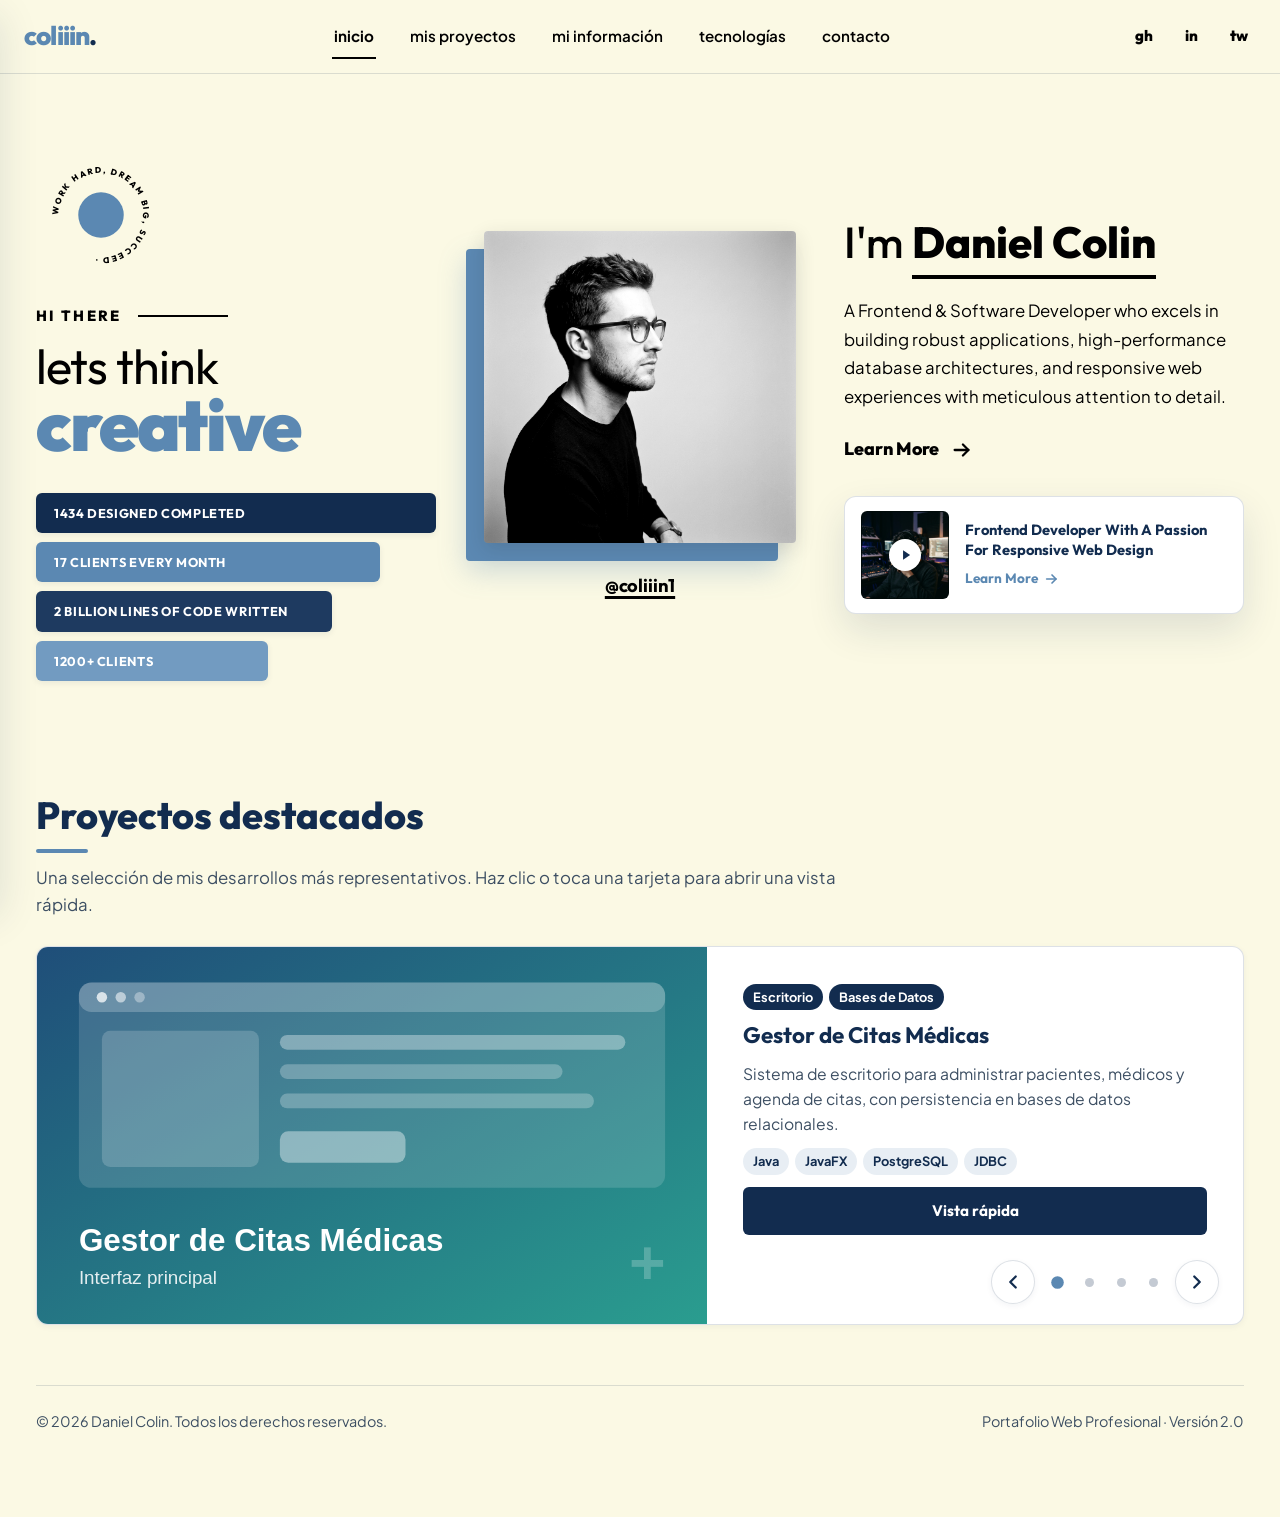
==== commit 57fc7948: "2da revision" ====
--- a/index.html
+++ b/index.html
@@ -17,1816 +17,201 @@
         PORTAFOLIO WEB PROFESIONAL — VERSIÓN 2.0 (Core Release)
         Plan de referencia: Iteraciones.md (v2.0.0)
         ------------------------------------------------------------
-        Documento único (SPA estática nativa): HTML5 semántico +
-        CSS Mobile-First + JavaScript vanilla modular, sin
-        dependencias externas.
-
-        Mapa de componentes DEV → bloques de este archivo:
-          DEV-FE-01  Marcado semántico (secciones #inicio, #mi-informacion,
+        SPA estática modular: HTML5 semántico + CSS Mobile-First +
+        JavaScript vanilla en scripts clásicos con namespace
+        (window.Portfolio), sin dependencias externas. Compatible
+        con apertura directa (file://) y con GitHub Pages.
+
+        Mapa de componentes DEV → archivos del proyecto:
+          DEV-FE-01  Marcado semántico  → index.html (#inicio, #mi-informacion,
                      #mis-proyectos, #tecnologias, #contacto)
-          DEV-FE-02  Hoja de estilos (bloque <style>)
-          DEV-FE-03  Carrusel + modales           (módulos Carousel / Modal)
-          DEV-FE-04  Sección "Mi información" + CTA de CV
-          DEV-FE-09  Navegación SPA               (módulo Nav)
-          DEV-FE-12  Arquitectura i18n base       (módulo I18n)
-          DEV-AST-01 Imágenes: <img loading="lazy" decoding="async">
-                     con aspect-ratio 16:9 (marcadores SVG sustituibles por WebP)
-          DEV-BE-01  Endpoint SMTP (server/contact.php) — consumido vía Fetch
+          DEV-FE-02  Hoja de estilos    → css/styles.css
+          DEV-FE-03  Carrusel + modales → js/carousel.js · js/modal.js
+          DEV-FE-04  Sección "Mi información" + CTA de CV → index.html
+          DEV-FE-09  Navegación SPA     → js/nav.js
+          DEV-FE-12  Arquitectura i18n  → js/i18n.js
+          DEV-AST-01 Imágenes lazy 16:9 → js/media.js (marcadores SVG
+                     sustituibles por WebP en assets/img/)
+          DEV-BE-01  Formulario y envío → js/contact.js · js/config.js
+                     (endpoint configurable de Formspree)
         ============================================================
     -->
 
-    <style>
-        /* =========================================================
-           DEV-FE-02 · TOKENS DE DISEÑO (contraste WCAG 2.1 AA — RNF-10)
-           ========================================================= */
-        :root {
-            --sidebar-w: 240px;
-            --content-offset: 260px;
-            --topbar-h: 56px;
-
-            --c-bg: #f3f6f9;
-            --c-surface: #ffffff;
-            --c-text: #1f2933;
-            /* 14.7:1 sobre blanco */
-            --c-muted: #4a5868;
-            /* 7.4:1 sobre blanco */
-            --c-primary: #2c3e50;
-            /* identidad heredada de V1 */
-            --c-accent: #1f6fb2;
-            /* 5.3:1 con texto blanco */
-            --c-accent-hover: #185a91;
-            --c-accent-soft: #e3eef8;
-            --c-accent-ink: #174a77;
-            /* 8.1:1 sobre --c-accent-soft */
-            --c-sidebar: #1b2836;
-            --c-sidebar-text: #e6edf3;
-            --c-sidebar-muted: #a9b8c7;
-            /* 7.9:1 sobre --c-sidebar */
-            --c-border: #dde4eb;
-            --c-border-strong: #6b7b8c;
-            /* 4.4:1 (no-texto ≥ 3:1) */
-            --c-focus: #f59e0b;
-            --c-success: #1e7e34;
-            --c-error: #b42318;
-            /* 6.2:1 sobre blanco */
-
-            --radius: 12px;
-            --shadow-sm: 0 1px 2px rgba(16, 24, 40, .06), 0 2px 8px rgba(16, 24, 40, .06);
-            --shadow-md: 0 8px 24px rgba(16, 24, 40, .12);
-            --shadow-lg: 0 20px 48px rgba(16, 24, 40, .22);
-
-            /* RNF-13: animaciones < 300 ms, curva cubic-bezier global */
-            --dur: 250ms;
-            --ease: cubic-bezier(.4, 0, .2, 1);
-        }
-
-        /* =========================================================
-           BASE (Mobile-First — RNF-07)
-           ========================================================= */
-        *,
-        *::before,
-        *::after {
-            box-sizing: border-box;
-        }
-
-        html {
-            -webkit-text-size-adjust: 100%;
-        }
-
-        body {
-            margin: 0;
-            font-family: "Segoe UI", system-ui, -apple-system, Roboto, "Helvetica Neue", Arial, sans-serif;
-            font-size: 1rem;
-            line-height: 1.6;
-            color: var(--c-text);
-            background: var(--c-bg);
-        }
-
-        body.nav-open,
-        body.modal-open {
-            overflow: hidden;
-        }
-
-        [hidden] {
-            display: none !important;
-        }
-
-        img,
-        svg {
-            display: block;
-            max-width: 100%;
-        }
-
-        img {
-            height: auto;
-        }
-
-        button,
-        input,
-        textarea {
-            font: inherit;
-            color: inherit;
-        }
-
-        a {
-            color: var(--c-accent);
-        }
-
-        h1,
-        h2,
-        h3,
-        h4 {
-            line-height: 1.25;
-        }
-
-        :focus-visible {
-            outline: 3px solid var(--c-focus);
-            outline-offset: 2px;
-        }
-
-        [tabindex="-1"]:focus {
-            outline: none;
-        }
-
-        .sr-only {
-            position: absolute;
-            width: 1px;
-            height: 1px;
-            padding: 0;
-            margin: -1px;
-            overflow: hidden;
-            clip: rect(0, 0, 0, 0);
-            white-space: nowrap;
-            border: 0;
-        }
-
-        .skip-link {
-            position: fixed;
-            left: 8px;
-            top: 8px;
-            z-index: 4000;
-            padding: 12px 18px;
-            background: var(--c-surface);
-            color: var(--c-primary);
-            font-weight: 700;
-            border-radius: 8px;
-            box-shadow: var(--shadow-md);
-            transform: translateY(-200%);
-            transition: transform var(--dur) var(--ease);
-        }
-
-        .skip-link:focus {
-            transform: none;
-        }
-
-        /* =========================================================
-           BARRA SUPERIOR MÓVIL (RF-11: menú adaptado < 768px)
-           ========================================================= */
-        .topbar {
-            position: fixed;
-            inset: 0 0 auto 0;
-            height: var(--topbar-h);
-            display: flex;
-            align-items: center;
-            justify-content: space-between;
-            padding: 0 4px 0 16px;
-            background: var(--c-sidebar);
-            color: #fff;
-            z-index: 1100;
-            box-shadow: 0 2px 8px rgba(0, 0, 0, .2);
-        }
-
-        .topbar__brand {
-            color: #fff;
-            font-weight: 700;
-            font-size: 1.05rem;
-            text-decoration: none;
-            letter-spacing: .3px;
-        }
-
-        .icon-btn {
-            width: 48px;
-            height: 48px;
-            display: inline-grid;
-            place-items: center;
-            border: 0;
-            border-radius: 10px;
-            background: transparent;
-            color: inherit;
-            cursor: pointer;
-        }
-
-        .icon-btn svg {
-            width: 26px;
-            height: 26px;
-        }
-
-        /* =========================================================
-           RF-10 · MENÚ LATERAL FIJO
-           ========================================================= */
-        .sidebar {
-            position: fixed;
-            left: 0;
-            top: 0;
-            height: 100vh;
-            height: 100dvh;
-            width: var(--sidebar-w);
-            display: flex;
-            flex-direction: column;
-            padding: 24px 16px 16px;
-            background: var(--c-sidebar);
-            color: var(--c-sidebar-text);
-            z-index: 1200;
-            overflow-y: auto;
-            transform: translateX(-100%);
-            transition: transform var(--dur) var(--ease);
-        }
-
-        .sidebar.is-open {
-            transform: none;
-        }
-
-        .nav-overlay {
-            position: fixed;
-            inset: 0;
-            background: rgba(15, 23, 32, .55);
-            z-index: 1150;
-            opacity: 0;
-            pointer-events: none;
-            transition: opacity var(--dur) var(--ease);
-        }
-
-        .nav-overlay.is-visible {
-            opacity: 1;
-            pointer-events: auto;
-        }
-
-        .profile {
-            text-align: center;
-            padding-bottom: 20px;
-            margin-bottom: 16px;
-            border-bottom: 1px solid rgba(255, 255, 255, .12);
-        }
-
-        .avatar {
-            width: 88px;
-            height: 88px;
-            margin: 0 auto 12px;
-            border-radius: 50%;
-            box-shadow: 0 0 0 4px rgba(255, 255, 255, .12);
-        }
-
-        .profile__name {
-            margin: 0;
-            font-size: 1.1rem;
-            font-weight: 700;
-            color: #fff;
-        }
-
-        .profile__role {
-            margin: 2px 0 0;
-            font-size: .85rem;
-            color: var(--c-sidebar-muted);
-        }
-
-        .nav-list {
-            list-style: none;
-            margin: 0;
-            padding: 0;
-            display: flex;
-            flex-direction: column;
-            gap: 4px;
-        }
-
-        .nav-item {
-            display: flex;
-            align-items: center;
-            gap: 12px;
-            min-height: 48px;
-            padding: 10px 14px;
-            border-radius: 10px;
-            color: var(--c-sidebar-text);
-            text-decoration: none;
-            font-weight: 500;
-            transition: background-color var(--dur) var(--ease), color var(--dur) var(--ease);
-        }
-
-        .nav-item svg {
-            width: 22px;
-            height: 22px;
-            flex: none;
-        }
-
-        .nav-item:hover {
-            background: rgba(255, 255, 255, .08);
-            color: #fff;
-        }
-
-        /* Estado activo reactivo (TC-010) */
-        .nav-item-active,
-        .nav-item-active:hover {
-            background: var(--c-accent);
-            color: #fff;
-            font-weight: 600;
-        }
-
-        /* RF-14 · Redes profesionales al pie del menú */
-        .sidebar__social {
-            margin-top: auto;
-            padding-top: 16px;
-            border-top: 1px solid rgba(255, 255, 255, .12);
-            display: flex;
-            justify-content: center;
-            gap: 8px;
-        }
-
-        .social-link {
-            width: 48px;
-            height: 48px;
-            display: grid;
-            place-items: center;
-            border-radius: 10px;
-            color: var(--c-sidebar-muted);
-            transition: color var(--dur) var(--ease), background-color var(--dur) var(--ease);
-        }
-
-        .social-link svg {
-            width: 24px;
-            height: 24px;
-            fill: currentColor;
-        }
-
-        .social-link:hover {
-            color: #fff;
-            background: rgba(255, 255, 255, .08);
-        }
-
-        .sidebar__version {
-            margin: 12px 0 0;
-            text-align: center;
-            font-size: .75rem;
-            color: var(--c-sidebar-muted);
-        }
-
-        /* =========================================================
-           RF-11 · CONTENEDOR PRINCIPAL (sin superposición)
-           ========================================================= */
-        main {
-            margin-left: 0;
-            padding: calc(var(--topbar-h) + 16px) 16px 24px;
-            min-height: 100vh;
-        }
-
-        .container {
-            max-width: 1280px;
-            margin: 0 auto;
-        }
-
-        /* Vistas SPA (RNF-02: transición de opacidad 250 ms) */
-        .view {
-            opacity: 0;
-            transform: translateY(8px);
-            transition: opacity var(--dur) ease-in-out, transform var(--dur) ease-in-out;
-        }
-
-        .view.is-active {
-            opacity: 1;
-            transform: none;
-        }
-
-        .section-head {
-            margin-bottom: 24px;
-        }
-
-        .section-title {
-            position: relative;
-            margin: 0 0 14px;
-            padding-bottom: 10px;
-            font-size: clamp(1.6rem, 1.2rem + 1.3vw, 2.2rem);
-            color: var(--c-primary);
-        }
-
-        .section-title::after {
-            content: "";
-            position: absolute;
-            left: 0;
-            bottom: 0;
-            width: 56px;
-            height: 4px;
-            border-radius: 4px;
-            background: var(--c-accent);
-        }
-
-        .section-lead {
-            margin: 0;
-            max-width: 70ch;
-            color: var(--c-muted);
-        }
-
-        .sub-title {
-            margin: 40px 0 16px;
-            font-size: 1.35rem;
-            color: var(--c-primary);
-        }
-
-        .surface {
-            background: var(--c-surface);
-            border: 1px solid var(--c-border);
-            border-radius: var(--radius);
-            box-shadow: var(--shadow-sm);
-        }
-
-        /* =========================================================
-           BOTONES Y BADGES
-           ========================================================= */
-        .btn {
-            display: inline-flex;
-            align-items: center;
-            justify-content: center;
-            gap: 8px;
-            min-height: 48px;
-            padding: 12px 24px;
-            border: 2px solid transparent;
-            border-radius: 10px;
-            font-weight: 600;
-            text-decoration: none;
-            cursor: pointer;
-            transition: transform var(--dur) var(--ease), background-color var(--dur) var(--ease), box-shadow var(--dur) var(--ease);
-        }
-
-        .btn svg {
-            width: 20px;
-            height: 20px;
-            flex: none;
-        }
-
-        .btn:hover {
-            transform: translateY(-2px);
-        }
-
-        .btn:active {
-            transform: translateY(0);
-        }
-
-        .btn[disabled] {
-            opacity: .7;
-            cursor: not-allowed;
-            transform: none;
-        }
-
-        .btn-primary {
-            background: var(--c-accent);
-            color: #fff;
-        }
-
-        .btn-primary:hover {
-            background: var(--c-accent-hover);
-        }
-
-        .btn-outline {
-            background: transparent;
-            color: var(--c-accent);
-            border-color: var(--c-accent);
-        }
-
-        .btn-outline:hover {
-            background: var(--c-accent-soft);
-        }
-
-        .btn-light {
-            background: #fff;
-            color: var(--c-primary);
-        }
-
-        .btn-ghost-light {
-            background: transparent;
-            color: #fff;
-            border-color: rgba(255, 255, 255, .75);
-        }
-
-        .btn-ghost-light:hover {
-            background: rgba(255, 255, 255, .12);
-        }
-
-        /* RF-13 · CTA de primer orden para descarga de CV */
-        .btn-primary-cta {
-            display: inline-flex;
-            align-items: center;
-            gap: 10px;
-            min-height: 48px;
-            padding: 12px 24px;
-            border-radius: 10px;
-            background: var(--c-accent);
-            color: #fff;
-            font-weight: 700;
-            font-size: 1.05rem;
-            text-decoration: none;
-            box-shadow: 0 6px 16px rgba(31, 111, 178, .35);
-            transition: transform var(--dur) var(--ease), box-shadow var(--dur) var(--ease), background-color var(--dur) var(--ease);
-        }
-
-        .btn-primary-cta svg {
-            width: 24px;
-            height: 24px;
-        }
-
-        .btn-primary-cta:hover {
-            transform: translateY(-2px);
-            background: var(--c-accent-hover);
-            box-shadow: 0 10px 22px rgba(31, 111, 178, .4);
-        }
-
-        .badges {
-            display: flex;
-            flex-wrap: wrap;
-            gap: 6px;
-        }
-
-        .badge {
-            display: inline-flex;
-            align-items: center;
-            padding: 3px 10px;
-            border-radius: 999px;
-            background: var(--c-accent-soft);
-            color: var(--c-accent-ink);
-            font-size: .78rem;
-            font-weight: 600;
-            white-space: nowrap;
-        }
-
-        .badge--cat {
-            background: var(--c-primary);
-            color: #fff;
-        }
-
-        .tag-list {
-            list-style: none;
-            margin: 0;
-            padding: 0;
-            display: flex;
-            flex-wrap: wrap;
-            gap: 8px;
-        }
-
-        .tag-list li {
-            padding: 6px 12px;
-            border-radius: 999px;
-            background: var(--c-accent-soft);
-            color: var(--c-accent-ink);
-            font-size: .85rem;
-            font-weight: 600;
-        }
-
-        /* =========================================================
-           INICIO · HERO (RF-01)
-           ========================================================= */
-        .hero {
-            position: relative;
-            overflow: hidden;
-            margin-bottom: 40px;
-            padding: 40px 24px;
-            border-radius: var(--radius);
-            color: #fff;
-            background: linear-gradient(135deg, #2c3e50 0%, #1f4e79 100%);
-            box-shadow: var(--shadow-md);
-        }
-
-        .hero::before {
-            content: "";
-            position: absolute;
-            right: -120px;
-            top: -120px;
-            width: 360px;
-            height: 360px;
-            border-radius: 50%;
-            background: radial-gradient(circle, rgba(79, 179, 255, .35), transparent 70%);
-            pointer-events: none;
-        }
-
-        .hero>* {
-            position: relative;
-        }
-
-        .hero__kicker {
-            display: inline-block;
-            margin-bottom: 10px;
-            font-size: .82rem;
-            font-weight: 600;
-            letter-spacing: .05em;
-            text-transform: uppercase;
-            color: #cfe3f5;
-        }
-
-        .hero h1 {
-            margin: 0 0 14px;
-            font-size: clamp(2rem, 1.4rem + 2.6vw, 3.2rem);
-            line-height: 1.12;
-        }
-
-        .hero p {
-            margin: 0 0 24px;
-            max-width: 62ch;
-            font-size: 1.1rem;
-            color: #e3ecf5;
-        }
-
-        .hero__actions {
-            display: flex;
-            flex-wrap: wrap;
-            gap: 12px;
-        }
-
-        .hero__areas {
-            margin-top: 28px;
-        }
-
-        .hero__areas .tag-list li {
-            background: rgba(255, 255, 255, .12);
-            color: #fff;
-        }
-
-        /* =========================================================
-           RF-01 / DEV-FE-03 · CARRUSEL DE PROYECTOS DESTACADOS
-           ========================================================= */
-        .carousel {
-            position: relative;
-            overflow: hidden;
-        }
-
-        .carousel__viewport {
-            overflow: hidden;
-        }
-
-        .carousel__track {
-            display: flex;
-            touch-action: pan-y;
-            will-change: transform;
-            transition: transform 280ms var(--ease);
-        }
-
-        .carousel__slide {
-            flex: 0 0 100%;
-            min-width: 0;
-            display: grid;
-            grid-template-columns: 1fr;
-        }
-
-        .carousel__media {
-            display: block;
-            width: 100%;
-            padding: 0;
-            border: 0;
-            background: #e8eef4;
-            cursor: pointer;
-        }
-
-        .carousel__media img,
-        .media-16x9 {
-            width: 100%;
-            aspect-ratio: 16 / 9;
-            object-fit: cover;
-        }
-
-        .carousel__body {
-            display: flex;
-            flex-direction: column;
-            gap: 12px;
-            padding: 20px 20px 80px;
-        }
-
-        .carousel__body h3 {
-            margin: 0;
-            font-size: 1.35rem;
-            color: var(--c-primary);
-        }
-
-        .carousel__body p {
-            margin: 0;
-            color: var(--c-muted);
-        }
-
-        .carousel__body .btn {
-            align-self: flex-start;
-        }
-
-        .carousel__controls {
-            position: absolute;
-            left: 0;
-            right: 0;
-            bottom: 12px;
-            display: flex;
-            justify-content: center;
-            align-items: center;
-            gap: 4px;
-        }
-
-        .carousel__arrow {
-            width: 48px;
-            height: 48px;
-            display: grid;
-            place-items: center;
-            border: 1px solid var(--c-border);
-            border-radius: 50%;
-            background: var(--c-surface);
-            color: var(--c-primary);
-            cursor: pointer;
-            box-shadow: var(--shadow-sm);
-        }
-
-        .carousel__arrow svg {
-            width: 22px;
-            height: 22px;
-        }
-
-        .carousel__dots {
-            display: flex;
-        }
-
-        .carousel__dot {
-            width: 32px;
-            height: 48px;
-            display: grid;
-            place-items: center;
-            padding: 0;
-            border: 0;
-            background: transparent;
-            cursor: pointer;
-        }
-
-        .carousel__dot::before {
-            content: "";
-            width: 10px;
-            height: 10px;
-            border-radius: 50%;
-            background: var(--c-border-strong);
-            transition: transform var(--dur) var(--ease), background-color var(--dur) var(--ease);
-        }
-
-        .carousel__dot[aria-current="true"]::before {
-            background: var(--c-accent);
-            transform: scale(1.35);
-        }
-
-        /* =========================================================
-           RF-03 · MI INFORMACIÓN
-           ========================================================= */
-        .info-grid {
-            display: grid;
-            gap: 24px;
-        }
-
-        .info-block {
-            padding: 24px;
-        }
-
-        .info-block h3 {
-            display: flex;
-            align-items: center;
-            gap: 10px;
-            margin: 0 0 16px;
-            font-size: 1.3rem;
-            color: var(--c-primary);
-        }
-
-        .info-block h3 svg {
-            width: 26px;
-            height: 26px;
-            color: var(--c-accent);
-            flex: none;
-        }
-
-        .info-block p {
-            margin: 0 0 12px;
-        }
-
-        .bio {
-            display: grid;
-            gap: 20px;
-        }
-
-        .cv-box {
-            display: flex;
-            flex-direction: column;
-            align-items: flex-start;
-            gap: 8px;
-            padding: 20px;
-            border-radius: var(--radius);
-            background: var(--c-accent-soft);
-        }
-
-        .cv-box small {
-            color: var(--c-accent-ink);
-            font-weight: 600;
-        }
-
-        .timeline {
-            list-style: none;
-            margin: 0;
-            padding: 0 0 0 20px;
-            border-left: 3px solid var(--c-border);
-        }
-
-        .timeline li {
-            position: relative;
-            padding: 0 0 20px 16px;
-        }
-
-        .timeline li:last-child {
-            padding-bottom: 0;
-        }
-
-        .timeline li::before {
-            content: "";
-            position: absolute;
-            left: -29px;
-            top: 6px;
-            width: 14px;
-            height: 14px;
-            border-radius: 50%;
-            background: var(--c-accent);
-            box-shadow: 0 0 0 4px var(--c-surface);
-        }
-
-        .timeline h4 {
-            margin: 0;
-            font-size: 1.05rem;
-            color: var(--c-primary);
-        }
-
-        .timeline__meta {
-            display: block;
-            margin: 2px 0 8px;
-            font-size: .9rem;
-            font-weight: 600;
-            color: var(--c-accent-ink);
-        }
-
-        .competency-grid {
-            display: grid;
-            gap: 16px;
-        }
-
-        .competency {
-            padding: 16px;
-            border: 1px solid var(--c-border);
-            border-radius: 10px;
-        }
-
-        .competency h4 {
-            margin: 0 0 10px;
-            font-size: 1rem;
-            color: var(--c-primary);
-        }
-
-        .competency ul {
-            margin: 0;
-            padding-left: 18px;
-            color: var(--c-muted);
-            font-size: .95rem;
-        }
-
-        /* =========================================================
-           RF-04 / RF-16 · MIS PROYECTOS (grid + filtros)
-           ========================================================= */
-        .filters {
-            display: flex;
-            flex-wrap: wrap;
-            gap: 8px;
-            margin-bottom: 12px;
-        }
-
-        .filter-btn {
-            min-height: 48px;
-            padding: 8px 18px;
-            border: 2px solid var(--c-border-strong);
-            border-radius: 999px;
-            background: var(--c-surface);
-            color: var(--c-primary);
-            font-weight: 600;
-            cursor: pointer;
-            transition: background-color var(--dur) var(--ease), color var(--dur) var(--ease), transform var(--dur) var(--ease);
-        }
-
-        .filter-btn:hover {
-            transform: translateY(-1px);
-        }
-
-        .filter-btn[aria-pressed="true"] {
-            background: var(--c-primary);
-            border-color: var(--c-primary);
-            color: #fff;
-        }
-
-        .results-count {
-            margin: 0 0 20px;
-            font-size: .9rem;
-            color: var(--c-muted);
-        }
-
-        .projects-grid {
-            display: grid;
-            grid-template-columns: 1fr;
-            gap: 24px;
-        }
-
-        .project-card {
-            display: flex;
-            flex-direction: column;
-            overflow: hidden;
-            transition: transform var(--dur) var(--ease), box-shadow var(--dur) var(--ease);
-        }
-
-        .project-card:hover {
-            transform: translateY(-4px);
-            box-shadow: var(--shadow-md);
-        }
-
-        .project-card.is-entering {
-            animation: cardIn 200ms var(--ease);
-        }
-
-        @keyframes cardIn {
-            from {
-                opacity: 0;
-                transform: scale(.97);
-            }
-
-            to {
-                opacity: 1;
-                transform: none;
-            }
-        }
-
-        .project-card__body {
-            flex: 1;
-            display: flex;
-            flex-direction: column;
-            gap: 10px;
-            padding: 16px;
-        }
-
-        .project-card__title {
-            margin: 0;
-            font-size: 1.05rem;
-            color: var(--c-primary);
-        }
-
-        .project-card__desc {
-            margin: 0;
-            font-size: .92rem;
-            color: var(--c-muted);
-            display: -webkit-box;
-            -webkit-line-clamp: 4;
-            line-clamp: 4;
-            -webkit-box-orient: vertical;
-            overflow: hidden;
-        }
-
-        /* Altura uniforme: botón alineado al fondo (TC-004) */
-        .project-card .btn {
-            margin-top: auto;
-            width: 100%;
-        }
-
-        .empty-state {
-            padding: 32px;
-            text-align: center;
-            color: var(--c-muted);
-        }
-
-        /* =========================================================
-           RF-15 · TECNOLOGÍAS (tarjetas + tooltip de dominio)
-           ========================================================= */
-        .tech-group+.tech-group {
-            margin-top: 32px;
-        }
-
-        .tech-group h3 {
-            margin: 0 0 16px;
-            font-size: 1.2rem;
-            color: var(--c-primary);
-        }
-
-        .tech-grid {
-            display: grid;
-            grid-template-columns: repeat(auto-fill, minmax(150px, 1fr));
-            gap: 16px;
-        }
-
-        .tech-card {
-            position: relative;
-            width: 100%;
-            min-height: 132px;
-            display: flex;
-            flex-direction: column;
-            align-items: center;
-            justify-content: center;
-            gap: 10px;
-            padding: 20px 12px;
-            text-align: center;
-            cursor: pointer;
-            transition: transform var(--dur) var(--ease), box-shadow var(--dur) var(--ease);
-        }
-
-        .tech-card:hover,
-        .tech-card.is-open {
-            transform: translateY(-3px);
-            box-shadow: var(--shadow-md);
-        }
-
-        .tech-card__icon svg {
-            width: 52px;
-            height: 52px;
-        }
-
-        .tech-card__name {
-            font-weight: 600;
-            color: var(--c-primary);
-            line-height: 1.3;
-        }
-
-        .tooltip {
-            position: absolute;
-            left: 0;
-            right: 0;
-            bottom: calc(100% + 10px);
-            z-index: 20;
-            padding: 12px;
-            border-radius: 10px;
-            background: #14202c;
-            color: #f1f5f9;
-            font-size: .85rem;
-            line-height: 1.45;
-            text-align: left;
-            box-shadow: var(--shadow-lg);
-            opacity: 0;
-            transform: translateY(6px);
-            pointer-events: none;
-            transition: opacity 200ms var(--ease), transform 200ms var(--ease);
-        }
-
-        .tooltip::after {
-            content: "";
-            position: absolute;
-            left: 50%;
-            top: 100%;
-            margin-left: -7px;
-            border: 7px solid transparent;
-            border-top-color: #14202c;
-        }
-
-        .tech-card:hover .tooltip,
-        .tech-card:focus-visible .tooltip,
-        .tech-card.is-open .tooltip {
-            opacity: 1;
-            transform: none;
-        }
-
-        .tooltip__level {
-            display: flex;
-            justify-content: space-between;
-            font-weight: 700;
-        }
-
-        .meter {
-            height: 6px;
-            margin: 6px 0 8px;
-            border-radius: 99px;
-            background: rgba(255, 255, 255, .2);
-            overflow: hidden;
-        }
-
-        .meter span {
-            display: block;
-            height: 100%;
-            width: var(--lvl, 33%);
-            border-radius: inherit;
-            background: #4fb3ff;
-        }
-
-        /* =========================================================
-           RF-06..RF-09 · CONTACTO
-           ========================================================= */
-        .contact-layout {
-            display: grid;
-            gap: 24px;
-        }
-
-        .contact-aside,
-        .contact-form {
-            padding: 24px;
-        }
-
-        .contact-aside h3 {
-            margin: 0 0 12px;
-            color: var(--c-primary);
-        }
-
-        .contact-aside ul {
-            list-style: none;
-            margin: 20px 0 0;
-            padding: 0;
-            display: grid;
-            gap: 12px;
-        }
-
-        .contact-aside li {
-            display: flex;
-            align-items: center;
-            gap: 10px;
-            color: var(--c-muted);
-        }
-
-        .contact-aside li svg {
-            width: 22px;
-            height: 22px;
-            color: var(--c-accent);
-            flex: none;
-        }
-
-        .contact-form {
-            display: grid;
-            gap: 18px;
-        }
-
-        .form-row {
-            display: grid;
-            gap: 18px;
-        }
-
-        .field {
-            display: flex;
-            flex-direction: column;
-            gap: 6px;
-            min-width: 0;
-        }
-
-        .field label {
-            font-weight: 600;
-            color: var(--c-primary);
-        }
-
-        .req {
-            color: var(--c-error);
-        }
-
-        .field input,
-        .field textarea {
-            width: 100%;
-            min-height: 48px;
-            padding: 12px 14px;
-            border: 2px solid var(--c-border-strong);
-            border-radius: 10px;
-            background: #fff;
-        }
-
-        .field textarea {
-            resize: vertical;
-            min-height: 150px;
-        }
-
-        .field input:focus,
-        .field textarea:focus {
-            outline: none;
-            border-color: var(--c-accent);
-            box-shadow: 0 0 0 3px rgba(31, 111, 178, .25);
-        }
-
-        .field.is-invalid input,
-        .field.is-invalid textarea {
-            border-color: var(--c-error);
-            box-shadow: 0 0 0 3px rgba(180, 35, 24, .15);
-        }
-
-        .field__error {
-            min-height: 1.3em;
-            margin: 0;
-            font-size: .85rem;
-            font-weight: 600;
-            color: var(--c-error);
-        }
-
-        .field__counter {
-            align-self: flex-end;
-            font-size: .8rem;
-            color: var(--c-muted);
-        }
-
-        .form-note {
-            margin: 0;
-            font-size: .85rem;
-            color: var(--c-muted);
-        }
-
-        /* RF-09 · Aviso de privacidad antes del botón de envío */
-        .privacy-note {
-            margin: 0;
-            padding: 12px 14px;
-            border-left: 4px solid var(--c-accent);
-            border-radius: 8px;
-            background: #eef3f8;
-            font-size: .88rem;
-            color: var(--c-text);
-        }
-
-        .hp-field {
-            position: absolute !important;
-            left: -9999px !important;
-            width: 1px;
-            height: 1px;
-            overflow: hidden;
-        }
-
-        .contact-form .btn-primary {
-            justify-self: start;
-            min-width: 200px;
-        }
-
-        .spinner {
-            width: 18px;
-            height: 18px;
-            border: 3px solid rgba(255, 255, 255, .4);
-            border-top-color: #fff;
-            border-radius: 50%;
-            animation: spin 700ms linear infinite;
-        }
-
-        @keyframes spin {
-            to {
-                transform: rotate(360deg);
-            }
-        }
-
-        /* =========================================================
-           RF-02 / RF-05 · MODALES
-           ========================================================= */
-        .modal {
-            position: fixed;
-            inset: 0;
-            z-index: 2000;
-            display: grid;
-            place-items: center;
-            padding: 16px;
-        }
-
-        .modal__backdrop {
-            position: absolute;
-            inset: 0;
-            background: rgba(15, 23, 32, .55);
-            -webkit-backdrop-filter: blur(8px);
-            backdrop-filter: blur(8px);
-            opacity: 0;
-            transition: opacity var(--dur) var(--ease);
-        }
-
-        .modal__dialog {
-            position: relative;
-            width: 100%;
-            max-width: 600px;
-            max-height: calc(100vh - 32px);
-            max-height: calc(100dvh - 32px);
-            overflow-y: auto;
-            overscroll-behavior: contain;
-            border-radius: 16px;
-            background: var(--c-surface);
-            box-shadow: var(--shadow-lg);
-            opacity: 0;
-            transform: translateY(16px) scale(.98);
-            transition: opacity var(--dur) var(--ease), transform var(--dur) var(--ease);
-        }
-
-        .modal--detail .modal__dialog {
-            max-width: 980px;
-        }
-
-        .modal.is-open .modal__backdrop {
-            opacity: 1;
-        }
-
-        .modal.is-open .modal__dialog {
-            opacity: 1;
-            transform: none;
-        }
-
-        .modal__close {
-            position: absolute;
-            top: 8px;
-            right: 8px;
-            z-index: 2;
-            width: 48px;
-            height: 48px;
-            display: grid;
-            place-items: center;
-            border: 0;
-            border-radius: 50%;
-            background: rgba(255, 255, 255, .94);
-            color: var(--c-primary);
-            cursor: pointer;
-            box-shadow: var(--shadow-sm);
-        }
-
-        .modal__close svg {
-            width: 22px;
-            height: 22px;
-        }
-
-        .modal__content {
-            display: grid;
-            gap: 14px;
-            padding: 24px;
-        }
-
-        .modal__content h2,
-        .modal__content h3 {
-            margin: 0;
-            color: var(--c-primary);
-        }
-
-        .modal__content p {
-            margin: 0;
-        }
-
-        .modal__label {
-            margin: 0 0 6px;
-            font-size: .8rem;
-            font-weight: 700;
-            letter-spacing: .05em;
-            text-transform: uppercase;
-            color: var(--c-muted);
-        }
-
-        .modal__actions {
-            display: flex;
-            flex-wrap: wrap;
-            gap: 12px;
-            padding-top: 4px;
-        }
-
-        .gallery__thumbs {
-            display: flex;
-            gap: 8px;
-            padding: 12px 24px 0;
-            overflow-x: auto;
-        }
-
-        .gallery__thumb {
-            flex: none;
-            width: 104px;
-            padding: 0;
-            border: 3px solid transparent;
-            border-radius: 8px;
-            overflow: hidden;
-            background: none;
-            cursor: pointer;
-            opacity: .75;
-            transition: opacity var(--dur) var(--ease);
-        }
-
-        .gallery__thumb[aria-current="true"] {
-            border-color: var(--c-accent);
-            opacity: 1;
-        }
-
-        .gallery__caption {
-            margin: 8px 24px 0;
-            font-size: .85rem;
-            color: var(--c-muted);
-        }
-
-        .detail-grid {
-            display: grid;
-            gap: 24px;
-        }
-
-        .detail-grid h3 {
-            margin: 0 0 10px;
-            font-size: 1.1rem;
-        }
-
-        .detail-grid ul {
-            margin: 0;
-            padding-left: 20px;
-        }
-
-        .spec-list {
-            display: grid;
-            grid-template-columns: max-content 1fr;
-            gap: 8px 16px;
-            margin: 0;
-            font-size: .95rem;
-        }
-
-        .spec-list dt {
-            font-weight: 700;
-            color: var(--c-primary);
-        }
-
-        .spec-list dd {
-            margin: 0;
-            color: var(--c-muted);
-        }
-
-        .deps-table {
-            width: 100%;
-            border-collapse: collapse;
-            font-size: .9rem;
-        }
-
-        .deps-table th,
-        .deps-table td {
-            padding: 8px 10px;
-            border-bottom: 1px solid var(--c-border);
-            text-align: left;
-        }
-
-        .deps-table th {
-            color: var(--c-primary);
-            background: #f6f8fb;
-        }
-
-        /* =========================================================
-           RF-12 · TOAST
-           ========================================================= */
-        .toast-region {
-            position: fixed;
-            top: 16px;
-            right: 16px;
-            left: 16px;
-            z-index: 3000;
-            display: flex;
-            flex-direction: column;
-            align-items: flex-end;
-            gap: 12px;
-            pointer-events: none;
-        }
-
-        .toast {
-            pointer-events: auto;
-            width: 100%;
-            max-width: 400px;
-            display: flex;
-            align-items: flex-start;
-            gap: 12px;
-            padding: 14px 8px 14px 16px;
-            border-left: 5px solid var(--c-success);
-            border-radius: 12px;
-            background: var(--c-surface);
-            box-shadow: var(--shadow-lg);
-            animation: slideInFromRight 250ms var(--ease) both;
-        }
-
-        .toast.is-leaving {
-            animation: slideOutToRight 200ms var(--ease) forwards;
-        }
-
-        .toast--error {
-            border-left-color: var(--c-error);
-        }
-
-        .toast__icon {
-            flex: none;
-            width: 30px;
-            height: 30px;
-            display: grid;
-            place-items: center;
-            border-radius: 50%;
-            background: var(--c-success);
-            color: #fff;
-        }
-
-        .toast--error .toast__icon {
-            background: var(--c-error);
-        }
-
-        .toast__icon svg {
-            width: 18px;
-            height: 18px;
-        }
-
-        .toast__body {
-            flex: 1;
-        }
-
-        .toast__body strong {
-            display: block;
-            color: var(--c-primary);
-        }
-
-        .toast__body p {
-            margin: 2px 0 0;
-            font-size: .9rem;
-            color: var(--c-muted);
-        }
-
-        .toast .icon-btn {
-            width: 40px;
-            height: 40px;
-            color: var(--c-muted);
-        }
-
-        .toast .icon-btn svg {
-            width: 18px;
-            height: 18px;
-        }
-
-        @keyframes slideInFromRight {
-            from {
-                opacity: 0;
-                transform: translateX(110%);
-            }
-
-            to {
-                opacity: 1;
-                transform: none;
-            }
-        }
-
-        @keyframes slideOutToRight {
-            to {
-                opacity: 0;
-                transform: translateX(110%);
-            }
-        }
-
-        /* =========================================================
-           FOOTER
-           ========================================================= */
-        .site-footer {
-            display: flex;
-            flex-wrap: wrap;
-            justify-content: space-between;
-            gap: 8px;
-            margin-top: 56px;
-            padding: 24px 0 8px;
-            border-top: 1px solid var(--c-border);
-            font-size: .9rem;
-            color: var(--c-muted);
-        }
-
-        .site-footer p {
-            margin: 0;
-        }
-
-        /* =========================================================
-           BREAKPOINTS PROGRESIVOS (solo min-width — RNF-07)
-           ========================================================= */
-        @media (min-width: 768px) {
-            .topbar {
-                display: none;
-            }
-
-            .nav-overlay {
-                display: none;
-            }
-
-            .sidebar {
-                transform: none;
-            }
-
-            main {
-                margin-left: var(--content-offset);
-                padding: 32px 24px;
-            }
-
-            .projects-grid {
-                grid-template-columns: repeat(2, 1fr);
-            }
-
-            .competency-grid {
-                grid-template-columns: repeat(2, 1fr);
-            }
-
-            .form-row--2 {
-                grid-template-columns: 1fr 1fr;
-            }
-
-            .hero {
-                padding: 48px 40px;
-            }
-
-            .toast-region {
-                left: auto;
-                width: 400px;
-            }
-        }
-
-        @media (min-width: 1024px) {
-            main {
-                padding: 40px 32px;
-            }
-
-            .projects-grid {
-                grid-template-columns: repeat(4, 1fr);
-            }
-
-            .carousel__slide {
-                grid-template-columns: 1.25fr 1fr;
-                align-items: center;
-            }
-
-            .carousel__body {
-                padding: 32px 32px 88px;
-            }
-
-            .carousel__controls {
-                left: auto;
-                right: 24px;
-                bottom: 20px;
-            }
-
-            .info-grid {
-                grid-template-columns: repeat(2, 1fr);
-            }
-
-            .info-block--bio {
-                grid-column: 1 / -1;
-            }
-
-            .bio {
-                grid-template-columns: 1fr auto;
-                align-items: start;
-            }
-
-            .contact-layout {
-                grid-template-columns: 1fr 1.7fr;
-                align-items: start;
-            }
-
-            .detail-grid {
-                grid-template-columns: 1.3fr 1fr;
-            }
-
-            .hero {
-                padding: 64px 56px;
-            }
-        }
-
-        @media (min-width: 1280px) {
-            main {
-                padding: 48px;
-            }
-        }
-
-        /* Accesibilidad: respeto de movimiento reducido */
-        @media (prefers-reduced-motion: reduce) {
-
-            *,
-            *::before,
-            *::after {
-                animation-duration: .01ms !important;
-                animation-iteration-count: 1 !important;
-                transition-duration: .01ms !important;
-                scroll-behavior: auto !important;
-            }
-        }
-    </style>
+    <!-- Google Fonts: Outfit (modern geometric titles) & Plus Jakarta Sans (clean UI/body) -->
+    <link rel="preconnect" href="https://fonts.googleapis.com">
+    <link rel="preconnect" href="https://fonts.gstatic.com" crossorigin>
+    <link href="https://fonts.googleapis.com/css2?family=Outfit:wght@400;500;600;700;800;900&family=Plus+Jakarta+Sans:wght@400;500;600;700;800&display=swap" rel="stylesheet">
+
+    <link rel="stylesheet" href="css/styles.css">
 </head>
 
 <body>
     <a class="skip-link" href="#main" data-i18n="skip">Saltar al contenido principal</a>
 
-    <!-- ===================== BARRA SUPERIOR (móvil) ===================== -->
-    <header class="topbar">
-        <a class="topbar__brand" href="#inicio" data-nav="inicio">Portafolio | Daniel Colin</a>
-        <button class="icon-btn" id="menu-toggle" type="button" aria-controls="sidebar" aria-expanded="false"
-            aria-label="Abrir menú de navegación" data-i18n-aria="nav.menu">
-            <svg viewBox="0 0 24 24" fill="none" stroke="currentColor" stroke-width="2" stroke-linecap="round"
-                aria-hidden="true" focusable="false">
-                <path d="M4 6h16M4 12h16M4 18h16" />
-            </svg>
-        </button>
+    <!-- ===================== ENCABEZADO (BARRA DE NAVEGACIÓN SUPERIOR) ===================== -->
+    <header class="site-header" id="site-header">
+        <div class="header-inner">
+            <!-- Logotipo (Izquierda): minúsculas y negrita en Ocean -->
+            <a class="header-logo" href="#inicio" data-nav="inicio" aria-label="Inicio">
+                coliiin<span class="logo-dot">.</span>
+            </a>
+
+            <!-- Menú de Navegación (Centro): texto minúscula con línea de subrayado en activo -->
+            <nav class="header-nav" id="header-nav" aria-label="Navegación principal">
+                <ul class="nav-links">
+                    <li><a class="nav-item nav-item-active" href="#inicio" data-nav="inicio">inicio</a></li>
+                    <li><a class="nav-item" href="#mis-proyectos" data-nav="mis-proyectos">mis proyectos</a></li>
+                    <li><a class="nav-item" href="#mi-informacion" data-nav="mi-informacion">mi información</a></li>
+                    <li><a class="nav-item" href="#tecnologias" data-nav="tecnologias">tecnologías</a></li>
+                    <li><a class="nav-item" href="#contacto" data-nav="contacto">contacto</a></li>
+                </ul>
+            </nav>
+
+            <!-- Redes Sociales (Derecha): minúscula y negrita en Noir -->
+            <div class="header-social">
+                <a class="social-tag" href="https://github.com/Coliiin1" target="_blank" rel="noopener noreferrer" aria-label="GitHub">gh</a>
+                <a class="social-tag" href="https://www.linkedin.com/in/daniel-colin" target="_blank" rel="noopener noreferrer" aria-label="LinkedIn">in</a>
+                <a class="social-tag" href="#contacto" data-nav="contacto" aria-label="Contacto">tw</a>
+            </div>
+
+            <!-- Botón toggle de menú móvil -->
+            <button class="mobile-toggle" id="menu-toggle" type="button" aria-controls="sidebar" aria-expanded="false"
+                aria-label="Abrir menú de navegación" data-i18n-aria="nav.menu">
+                <span class="hamburger-line"></span>
+                <span class="hamburger-line"></span>
+                <span class="hamburger-line"></span>
+            </button>
+        </div>
     </header>
 
-    <!-- ===================== RF-10 · MENÚ LATERAL FIJO ===================== -->
-    <aside class="sidebar" id="sidebar">
-        <div class="profile">
-            <svg class="avatar" viewBox="0 0 88 88" role="img" aria-label="Avatar de Daniel Colin">
-                <defs>
-                    <linearGradient id="avatar-g" x1="0" y1="0" x2="1" y2="1">
-                        <stop offset="0" stop-color="#1f6fb2" />
-                        <stop offset="1" stop-color="#2a9d8f" />
-                    </linearGradient>
-                </defs>
-                <circle cx="44" cy="44" r="44" fill="url(#avatar-g)" />
-                <text x="44" y="54" text-anchor="middle" font-family="Segoe UI, Arial, sans-serif" font-size="30"
-                    font-weight="700" fill="#fff">DC</text>
-            </svg>
-            <p class="profile__name">Daniel Colin</p>
-            <p class="profile__role" data-i18n="profile.role">Ingeniería en Software</p>
+    <!-- Menú móvil desplegable / off-canvas -->
+    <aside class="sidebar" id="sidebar" aria-label="Menú móvil">
+        <div class="sidebar__brand">
+            <span class="sidebar__logo">coliiin.</span>
+            <p class="sidebar__role">Daniel Colin · Software Engineer</p>
         </div>
-
-        <nav aria-label="Navegación principal" data-i18n-aria="nav.label">
+        <nav aria-label="Navegación móvil">
             <ul class="nav-list">
-                <li>
-                    <a class="nav-item" href="#inicio" data-nav="inicio">
-                        <svg viewBox="0 0 24 24" fill="none" stroke="currentColor" stroke-width="2"
-                            stroke-linecap="round" stroke-linejoin="round" aria-hidden="true" focusable="false">
-                            <path d="M3 10.5 12 3l9 7.5V20a1 1 0 0 1-1 1h-5v-6H9v6H4a1 1 0 0 1-1-1z" />
-                        </svg>
-                        <span data-i18n="nav.home">Inicio</span>
-                    </a>
-                </li>
-                <li>
-                    <a class="nav-item" href="#mi-informacion" data-nav="mi-informacion">
-                        <svg viewBox="0 0 24 24" fill="none" stroke="currentColor" stroke-width="2"
-                            stroke-linecap="round" stroke-linejoin="round" aria-hidden="true" focusable="false">
-                            <circle cx="12" cy="8" r="4" />
-                            <path d="M4 21a8 8 0 0 1 16 0" />
-                        </svg>
-                        <span data-i18n="nav.about">Mi información</span>
-                    </a>
-                </li>
-                <li>
-                    <a class="nav-item" href="#mis-proyectos" data-nav="mis-proyectos">
-                        <svg viewBox="0 0 24 24" fill="none" stroke="currentColor" stroke-width="2"
-                            stroke-linecap="round" stroke-linejoin="round" aria-hidden="true" focusable="false">
-                            <path d="M3 7a2 2 0 0 1 2-2h4l2 2h8a2 2 0 0 1 2 2v9a2 2 0 0 1-2 2H5a2 2 0 0 1-2-2z" />
-                        </svg>
-                        <span data-i18n="nav.projects">Mis proyectos</span>
-                    </a>
-                </li>
-                <li>
-                    <a class="nav-item" href="#tecnologias" data-nav="tecnologias">
-                        <svg viewBox="0 0 24 24" fill="none" stroke="currentColor" stroke-width="2"
-                            stroke-linecap="round" stroke-linejoin="round" aria-hidden="true" focusable="false">
-                            <rect x="6" y="6" width="12" height="12" rx="2" />
-                            <path d="M9 2v4M15 2v4M9 18v4M15 18v4M2 9h4M2 15h4M18 9h4M18 15h4" />
-                        </svg>
-                        <span data-i18n="nav.tech">Tecnologías</span>
-                    </a>
-                </li>
-                <li>
-                    <a class="nav-item" href="#contacto" data-nav="contacto">
-                        <svg viewBox="0 0 24 24" fill="none" stroke="currentColor" stroke-width="2"
-                            stroke-linecap="round" stroke-linejoin="round" aria-hidden="true" focusable="false">
-                            <rect x="3" y="5" width="18" height="14" rx="2" />
-                            <path d="m3 7 9 6 9-6" />
-                        </svg>
-                        <span data-i18n="nav.contact">Contacto</span>
-                    </a>
-                </li>
+                <li><a class="nav-item nav-item-active" href="#inicio" data-nav="inicio">inicio</a></li>
+                <li><a class="nav-item" href="#mis-proyectos" data-nav="mis-proyectos">mis proyectos</a></li>
+                <li><a class="nav-item" href="#mi-informacion" data-nav="mi-informacion">mi información</a></li>
+                <li><a class="nav-item" href="#tecnologias" data-nav="tecnologias">tecnologías</a></li>
+                <li><a class="nav-item" href="#contacto" data-nav="contacto">contacto</a></li>
             </ul>
         </nav>
-
-        <!-- RF-14 · Iconografía vectorial (viewBox 0 0 24 24, fill: currentColor) -->
         <div class="sidebar__social">
-            <a class="social-link" href="https://github.com/Coliiin1" target="_blank" rel="noopener noreferrer"
-                aria-label="Perfil de GitHub (se abre en una pestaña nueva)" data-i18n-aria="social.github">
-                <svg viewBox="0 0 24 24" width="24" height="24" aria-hidden="true" focusable="false">
-                    <path
-                        d="M12 .5C5.73.5.5 5.73.5 12c0 5.08 3.29 9.38 7.86 10.9.58.1.79-.25.79-.56v-2c-3.2.7-3.88-1.37-3.88-1.37-.52-1.33-1.28-1.69-1.28-1.69-1.04-.71.08-.7.08-.7 1.16.08 1.77 1.19 1.77 1.19 1.03 1.76 2.7 1.25 3.36.96.1-.75.4-1.25.73-1.54-2.55-.29-5.24-1.28-5.24-5.68 0-1.26.45-2.28 1.19-3.09-.12-.29-.52-1.46.11-3.05 0 0 .97-.31 3.17 1.18a11 11 0 0 1 5.78 0c2.2-1.49 3.17-1.18 3.17-1.18.63 1.59.23 2.76.11 3.05.74.81 1.19 1.83 1.19 3.09 0 4.41-2.69 5.38-5.25 5.67.41.36.78 1.06.78 2.14v3.17c0 .31.21.67.8.56A11.5 11.5 0 0 0 23.5 12C23.5 5.73 18.27.5 12 .5z" />
-                </svg>
-            </a>
-            <!-- TODO: sustituir por la URL real del perfil de LinkedIn -->
-            <a class="social-link" href="https://www.linkedin.com/in/daniel-colin" target="_blank"
-                rel="noopener noreferrer" aria-label="Perfil de LinkedIn (se abre en una pestaña nueva)"
-                data-i18n-aria="social.linkedin">
-                <svg viewBox="0 0 24 24" width="24" height="24" aria-hidden="true" focusable="false">
-                    <path
-                        d="M20.45 20.45h-3.56v-5.57c0-1.33-.02-3.04-1.85-3.04-1.85 0-2.14 1.45-2.14 2.94v5.67H9.35V9h3.41v1.56h.05c.48-.9 1.64-1.85 3.37-1.85 3.6 0 4.27 2.37 4.27 5.46v6.28zM5.34 7.43a2.06 2.06 0 1 1 0-4.13 2.06 2.06 0 0 1 0 4.13zM7.12 20.45H3.56V9h3.56v11.45zM22.22 0H1.77C.79 0 0 .77 0 1.73v20.54C0 23.23.79 24 1.77 24h20.45c.98 0 1.78-.77 1.78-1.73V1.73C24 .77 23.2 0 22.22 0z" />
-                </svg>
-            </a>
+            <a class="social-tag" href="https://github.com/Coliiin1" target="_blank" rel="noopener noreferrer">gh</a>
+            <a class="social-tag" href="https://www.linkedin.com/in/daniel-colin" target="_blank" rel="noopener noreferrer">in</a>
+            <a class="social-tag" href="#contacto" data-nav="contacto">tw</a>
         </div>
-        <p class="sidebar__version">Portafolio V2.0</p>
     </aside>
     <div class="nav-overlay" id="nav-overlay"></div>
 
-    <!-- ===================== RF-11 · CONTENIDO PRINCIPAL ===================== -->
+    <!-- ===================== CONTENIDO PRINCIPAL ===================== -->
     <main id="main" tabindex="-1">
         <div class="container">
 
             <!-- ============ VISTA: INICIO (RF-01) ============ -->
             <section id="inicio" class="view" aria-labelledby="inicio-title">
-                <div class="hero">
-                    <span class="hero__kicker" data-i18n="hero.kicker">Estudiante de Ingeniería en Software · UAEMex
-                        Tianguistenco</span>
-                    <h1 id="inicio-title" tabindex="-1" data-i18n="hero.title">Hola, soy Daniel Colin</h1>
-                    <p data-i18n="hero.text">Desarrollo soluciones tecnológicas que van desde aplicaciones de escritorio
-                        robustas y bases de datos relacionales hasta sistemas embebidos de bajo nivel.</p>
-                    <div class="hero__actions">
-                        <a class="btn btn-light" href="#mis-proyectos" data-nav="mis-proyectos">
-                            <svg viewBox="0 0 24 24" fill="none" stroke="currentColor" stroke-width="2"
-                                stroke-linecap="round" stroke-linejoin="round" aria-hidden="true" focusable="false">
-                                <path d="M3 7a2 2 0 0 1 2-2h4l2 2h8a2 2 0 0 1 2 2v9a2 2 0 0 1-2 2H5a2 2 0 0 1-2-2z" />
+                <!-- HERO REDISEÑADO: 3 COLUMNAS IRREGULARES -->
+                <div class="hero-v3">
+                    <!-- COLUMNA IZQUIERDA -->
+                    <div class="hero-col hero-col--left">
+                        <!-- Insignia Circular Rotatoria -->
+                        <div class="hero-badge-wrap" title="WORK HARD, DREAM BIG, SUCCEED.">
+                            <svg class="hero-badge-svg" viewBox="0 0 160 160" aria-label="Work Hard, Dream Big, Succeed.">
+                                <defs>
+                                    <path id="badge-circle-path" d="M 80, 80 m -52, 0 a 52,52 0 1,1 104,0 a 52,52 0 1,1 -104,0" fill="none" />
+                                </defs>
+                                <!-- Círculo central en Ocean (#5B88B2) -->
+                                <circle class="badge-center-circle" cx="80" cy="80" r="28" fill="#5B88B2" />
+                                <!-- Texto en Noir (#000000) rotando alrededor -->
+                                <text font-family="'Outfit', sans-serif" font-size="10.2" font-weight="800" fill="#000000" letter-spacing="2.3">
+                                    <textPath href="#badge-circle-path" startOffset="0%">
+                                        WORK HARD, DREAM BIG, SUCCEED · 
+                                    </textPath>
+                                </text>
                             </svg>
-                            <span data-i18n="hero.ctaProjects">Explorar proyectos</span>
-                        </a>
-                        <a class="btn btn-ghost-light" href="assets/docs/CV_Carlos_Daniel_Avila.pdf"
-                            download="CV_Carlos_Daniel_Avila.pdf">
-                            <svg viewBox="0 0 24 24" fill="none" stroke="currentColor" stroke-width="2"
-                                stroke-linecap="round" stroke-linejoin="round" aria-hidden="true" focusable="false">
-                                <path d="M12 3v12m0 0-4-4m4 4 4-4M5 21h14" />
-                            </svg>
-                            <span data-i18n="hero.ctaCv">Descargar CV</span>
-                        </a>
+                        </div>
+
+                        <!-- Subtítulo + Línea horizontal -->
+                        <div class="hero-kicker-row">
+                            <span class="hero-kicker-text">HI THERE</span>
+                            <span class="hero-kicker-line" aria-hidden="true"></span>
+                        </div>
+
+                        <!-- Título Principal -->
+                        <h1 class="hero-main-title" id="inicio-title" tabindex="-1">
+                            <span class="hero-title-line1">lets think</span>
+                            <span class="hero-title-line2">creative</span>
+                        </h1>
+
+                        <!-- Barras de Estadísticas Apiladas -->
+                        <div class="hero-stats-stack" role="region" aria-label="Estadísticas de trayectoria">
+                            <div class="stat-bar stat-bar-1">1434 DESIGNED COMPLETED</div>
+                            <div class="stat-bar stat-bar-2">17 CLIENTS EVERY MONTH</div>
+                            <div class="stat-bar stat-bar-3">2 BILLION LINES OF CODE WRITTEN</div>
+                            <div class="stat-bar stat-bar-4">1200+ CLIENTS</div>
+                        </div>
                     </div>
-                    <div class="hero__areas">
-                        <ul class="tag-list" aria-label="Áreas de especialidad">
-                            <li>Java · POO</li>
-                            <li>Bases de datos</li>
-                            <li>Ingeniería de requisitos</li>
-                            <li>Sistemas embebidos</li>
-                        </ul>
+
+                    <!-- COLUMNA CENTRAL -->
+                    <div class="hero-col hero-col--center">
+                        <div class="hero-portrait-frame">
+                            <!-- Forma de fondo sólida Ocean (#5B88B2) desplazada hacia abajo y a la izquierda -->
+                            <div class="hero-photo-backdrop" aria-hidden="true"></div>
+                            <!-- Fotografía en escala de grises de perfil mirando a la derecha -->
+                            <img class="hero-photo-img" src="assets/img/profile-hero.jpg" alt="Fotografía en escala de grises de Daniel Colin mirando hacia la derecha" width="480" height="480" loading="eager">
+                        </div>
+                        <!-- Texto de usuario con subrayado continuo en Noir (#000000) -->
+                        <div class="hero-handle-wrap">
+                            <span class="hero-handle">@coliiin1</span>
+                        </div>
+                    </div>
+
+                    <!-- COLUMNA DERECHA -->
+                    <div class="hero-col hero-col--right">
+                        <div class="hero-intro-box">
+                            <!-- Título de Presentación con subrayado grueso que no toca el texto -->
+                            <h2 class="hero-intro-title">
+                                <span class="intro-prefix">I'm </span>
+                                <span class="intro-name">Daniel Colin</span>
+                            </h2>
+                            <!-- Párrafo de Biografía -->
+                            <p class="hero-bio-desc">
+                                A Frontend &amp; Software Developer who excels in building robust applications, high-performance database architectures, and responsive web experiences with meticulous attention to detail.
+                            </p>
+                            <!-- Llamado a la Acción (Botón / Enlace con flecha ->) -->
+                            <a class="hero-cta-btn" href="#mis-proyectos" data-nav="mis-proyectos">
+                                <span>Learn More</span>
+                                <svg viewBox="0 0 24 24" fill="none" stroke="currentColor" stroke-width="2.5" stroke-linecap="round" stroke-linejoin="round" aria-hidden="true">
+                                    <line x1="4" y1="12" x2="19" y2="12"></line>
+                                    <polyline points="13 6 19 12 13 18"></polyline>
+                                </svg>
+                            </a>
+                        </div>
+
+                        <!-- 4. TARJETA FLOTANTE (Esquina Inferior Derecha) -->
+                        <div class="hero-floating-card">
+                            <div class="floating-card-media">
+                                <img src="assets/img/card-headphones.jpg" alt="Developer with headphones" width="92" height="92" loading="lazy">
+                                <div class="floating-card-play" aria-hidden="true">
+                                    <svg viewBox="0 0 24 24" fill="currentColor">
+                                        <polygon points="7 4 19 12 7 20 7 4"></polygon>
+                                    </svg>
+                                </div>
+                            </div>
+                            <div class="floating-card-content">
+                                <h3 class="floating-card-title">Frontend Developer With A Passion For Responsive Web Design</h3>
+                                <a class="floating-card-link" href="#mi-informacion" data-nav="mi-informacion">
+                                    <span>Learn More</span>
+                                    <svg viewBox="0 0 24 24" fill="none" stroke="currentColor" stroke-width="2.5" stroke-linecap="round" stroke-linejoin="round" aria-hidden="true">
+                                        <line x1="4" y1="12" x2="18" y2="12"></line>
+                                        <polyline points="12 6 18 12 12 18"></polyline>
+                                    </svg>
+                                </a>
+                            </div>
+                        </div>
                     </div>
                 </div>
 
@@ -2077,7 +462,7 @@
                     </aside>
 
                     <!-- RF-06 · Formulario nativo (sin iframes ni servicios de terceros) -->
-                    <form class="contact-form surface" id="contact-form" action="server/contact.php" method="POST"
+                    <form class="contact-form surface" id="contact-form" method="POST"
                         novalidate>
                         <p class="form-note"><span class="req" aria-hidden="true">*</span> <span
                                 data-i18n="form.required">Campos obligatorios</span></p>
@@ -2198,1040 +583,21 @@
     <!-- ===================== RF-12 · REGIÓN DE NOTIFICACIONES ===================== -->
     <div class="toast-region" id="toast-region" role="status" aria-live="polite" aria-atomic="false"></div>
 
-    <script>
-        (() => {
-            'use strict';
-
-            /* =====================================================
-               UTILIDADES
-               ===================================================== */
-            const $ = (sel, ctx = document) => ctx.querySelector(sel);
-            const $$ = (sel, ctx = document) => Array.from(ctx.querySelectorAll(sel));
-            const reducedMotion = window.matchMedia('(prefers-reduced-motion: reduce)').matches;
-            const desktopMQ = window.matchMedia('(min-width: 768px)');
-
-            /** RNF-06 · Escape estricto de caracteres peligrosos antes de insertar en el DOM. */
-            const escapeHTML = (value) => String(value).replace(/[&<>"']/g, (ch) => ({
-                '&': '&amp;', '<': '&lt;', '>': '&gt;', '"': '&quot;', "'": '&#39;'
-            }[ch]));
-
-            const ICONS = {
-                close: '<svg viewBox="0 0 24 24" fill="none" stroke="currentColor" stroke-width="2.5" stroke-linecap="round" aria-hidden="true" focusable="false"><path d="M6 6l12 12M18 6 6 18"/></svg>',
-                check: '<svg viewBox="0 0 24 24" fill="none" stroke="currentColor" stroke-width="3" stroke-linecap="round" stroke-linejoin="round" aria-hidden="true" focusable="false"><path d="m5 12 5 5 9-10"/></svg>',
-                alert: '<svg viewBox="0 0 24 24" fill="none" stroke="currentColor" stroke-width="3" stroke-linecap="round" aria-hidden="true" focusable="false"><path d="M12 7v6M12 17h.01"/></svg>',
-                github: '<svg viewBox="0 0 24 24" fill="currentColor" aria-hidden="true" focusable="false"><path d="M12 .5C5.73.5.5 5.73.5 12c0 5.08 3.29 9.38 7.86 10.9.58.1.79-.25.79-.56v-2c-3.2.7-3.88-1.37-3.88-1.37-.52-1.33-1.28-1.69-1.28-1.69-1.04-.71.08-.7.08-.7 1.16.08 1.77 1.19 1.77 1.19 1.03 1.76 2.7 1.25 3.36.96.1-.75.4-1.25.73-1.54-2.55-.29-5.24-1.28-5.24-5.68 0-1.26.45-2.28 1.19-3.09-.12-.29-.52-1.46.11-3.05 0 0 .97-.31 3.17 1.18a11 11 0 0 1 5.78 0c2.2-1.49 3.17-1.18 3.17-1.18.63 1.59.23 2.76.11 3.05.74.81 1.19 1.83 1.19 3.09 0 4.41-2.69 5.38-5.25 5.67.41.36.78 1.06.78 2.14v3.17c0 .31.21.67.8.56A11.5 11.5 0 0 0 23.5 12C23.5 5.73 18.27.5 12 .5z"/></svg>'
-            };
-
-            /* =====================================================
-               DEV-FE-12 · ARQUITECTURA i18n BASE (RNF-14)
-               Textos desacoplados del marcado mediante data-i18n,
-               data-i18n-placeholder y data-i18n-aria.
-               V2.0: diccionarios embebidos (es/en). En V2.1 se moverán
-               a i18n/es.json e i18n/en.json y se añadirá el conmutador.
-               Prueba rápida: abrir el archivo con ?lang=en
-               ===================================================== */
-            const DICTIONARIES = {
-                es: {
-                    'skip': 'Saltar al contenido principal',
-                    'profile.role': 'Ingeniería en Software',
-                    'nav.menu': 'Abrir menú de navegación',
-                    'nav.menuClose': 'Cerrar menú de navegación',
-                    'nav.label': 'Navegación principal',
-                    'nav.home': 'Inicio', 'nav.about': 'Mi información', 'nav.projects': 'Mis proyectos',
-                    'nav.tech': 'Tecnologías', 'nav.contact': 'Contacto',
-                    'social.github': 'Perfil de GitHub (se abre en una pestaña nueva)',
-                    'social.linkedin': 'Perfil de LinkedIn (se abre en una pestaña nueva)',
-                    'hero.kicker': 'Estudiante de Ingeniería en Software · UAEMex Tianguistenco',
-                    'hero.title': 'Hola, soy Daniel Colin',
-                    'hero.text': 'Desarrollo soluciones tecnológicas que van desde aplicaciones de escritorio robustas y bases de datos relacionales hasta sistemas embebidos de bajo nivel.',
-                    'hero.ctaProjects': 'Explorar proyectos', 'hero.ctaCv': 'Descargar CV',
-                    'featured.title': 'Proyectos destacados',
-                    'featured.lead': 'Una selección de mis desarrollos más representativos. Haz clic o toca una tarjeta para abrir una vista rápida.',
-                    'carousel.label': 'Carrusel de proyectos destacados',
-                    'carousel.prev': 'Proyecto anterior', 'carousel.next': 'Proyecto siguiente',
-                    'carousel.goto': 'Ir al proyecto {n}: {title}', 'carousel.slide': '{n} de {total}',
-                    'carousel.quick': 'Vista rápida',
-                    'about.title': 'Mi información',
-                    'about.lead': 'Conoce mi trayectoria, mi formación académica y las competencias que he desarrollado como futuro Ingeniero en Software.',
-                    'about.bioTitle': 'Biografía', 'about.eduTitle': 'Formación académica',
-                    'about.skillsTitle': 'Competencias profesionales',
-                    'about.cv': 'Descargar CV (PDF)', 'about.cvHint': 'Archivo PDF · descarga directa',
-                    'skills.dev': 'Desarrollo de software', 'skills.db': 'Bases de datos',
-                    'skills.req': 'Requisitos y modelado UML', 'skills.emb': 'Sistemas embebidos',
-                    'projects.title': 'Mis proyectos',
-                    'projects.lead': 'Catálogo de desarrollos realizados durante mi formación. Filtra por tecnología y abre cada ficha para ver capturas, arquitectura, dependencias y el repositorio.',
-                    'projects.count': 'Mostrando {n} de {total} proyectos',
-                    'projects.details': 'Ver detalles',
-                    'projects.empty': 'No hay proyectos en esta categoría todavía.',
-                    'filters.label': 'Filtrar proyectos por tecnología',
-                    'filter.todos': 'Todos', 'filter.web': 'Web', 'filter.escritorio': 'Escritorio',
-                    'filter.microcontroladores': 'Microcontroladores', 'filter.bd': 'Bases de Datos',
-                    'img.preview': 'Vista previa de {title}',
-                    'quick.stack': 'Stack tecnológico', 'quick.full': 'Ver proyecto completo',
-                    'detail.close': 'Cerrar', 'detail.gallery': 'Galería de capturas',
-                    'detail.shot': 'Captura {n}: {caption}',
-                    'detail.about': 'Descripción', 'detail.features': 'Funcionalidades clave',
-                    'detail.spec': 'Ficha técnica', 'detail.arch': 'Arquitectura', 'detail.langs': 'Lenguajes',
-                    'detail.category': 'Categoría', 'detail.stack': 'Stack',
-                    'detail.deps': 'Dependencias y versiones', 'detail.dep': 'Dependencia', 'detail.version': 'Versión',
-                    'detail.repo': 'Ver repositorio en GitHub',
-                    'tech.title': 'Tecnologías',
-                    'tech.lead': 'Herramientas, bases de datos y entornos con los que trabajo. Pasa el cursor, enfoca con el teclado o toca una tarjeta para ver mi nivel de dominio.',
-                    'tech.group.db': 'Bases de datos', 'tech.group.env': 'Sistemas operativos y entornos',
-                    'tech.group.lang': 'Lenguajes y herramientas', 'tech.level': 'Nivel de dominio',
-                    'level.basico': 'Básico', 'level.medio': 'Medio', 'level.avanzado': 'Avanzado',
-                    'contact.title': 'Contacto',
-                    'contact.lead': '¿Tienes una propuesta, una vacante o quieres colaborar en un proyecto? Escríbeme directamente desde este formulario.',
-                    'contact.asideTitle': 'Hablemos',
-                    'contact.asideText': 'Estoy abierto a prácticas profesionales, proyectos de desarrollo y colaboraciones académicas.',
-                    'contact.location': 'Tianguistenco, Estado de México',
-                    'contact.response': 'Tiempo de respuesta estimado: 24–48 h',
-                    'form.required': 'Campos obligatorios',
-                    'form.name': 'Nombre', 'form.email': 'Correo electrónico', 'form.subject': 'Asunto', 'form.message': 'Mensaje',
-                    'form.namePh': 'Tu nombre completo', 'form.emailPh': 'tucorreo@ejemplo.com',
-                    'form.subjectPh': 'Motivo del mensaje', 'form.messagePh': 'Cuéntame sobre tu propuesta…',
-                    'form.privacyTitle': 'Aviso de privacidad:',
-                    'form.privacy': 'los datos que proporciones (nombre, correo, asunto y mensaje) se utilizarán exclusivamente para establecer comunicación profesional contigo. No se almacenan en bases de datos ni se comparten con terceros. Al enviar este formulario aceptas dicho uso.',
-                    'form.submit': 'Enviar Mensaje', 'form.sending': 'Enviando…',
-                    'err.required': 'Este campo es obligatorio.',
-                    'err.min': 'Debe contener al menos {n} caracteres.',
-                    'err.max': 'Excede el máximo de {n} caracteres.',
-                    'err.email': 'Introduce un correo electrónico válido (ej. nombre@dominio.com).',
-                    'err.html': 'Por seguridad, no se permiten etiquetas HTML ni scripts.',
-                    'toast.okTitle': '¡Mensaje enviado!',
-                    'toast.okText': 'Gracias por escribir. Te responderé a la brevedad.',
-                    'toast.demo': 'Modo demostración (vista estática): el formulario es válido, pero no se envió ningún correo.',
-                    'toast.errTitle': 'No se pudo enviar el mensaje',
-                    'toast.errText': 'Ocurrió un problema de conexión. Inténtalo de nuevo en unos minutos.',
-                    'toast.invalidTitle': 'Revisa el formulario',
-                    'toast.invalidText': 'Hay campos marcados en rojo que necesitan tu atención.',
-                    'toast.close': 'Cerrar notificación',
-                    'footer.rights': '© 2026 Daniel Colin. Todos los derechos reservados.',
-                    'footer.version': 'Portafolio Web Profesional · Versión 2.0'
-                },
-                en: {
-                    'skip': 'Skip to main content',
-                    'profile.role': 'Software Engineering',
-                    'nav.menu': 'Open navigation menu',
-                    'nav.menuClose': 'Close navigation menu',
-                    'nav.label': 'Main navigation',
-                    'nav.home': 'Home', 'nav.about': 'About me', 'nav.projects': 'My projects',
-                    'nav.tech': 'Technologies', 'nav.contact': 'Contact',
-                    'social.github': 'GitHub profile (opens in a new tab)',
-                    'social.linkedin': 'LinkedIn profile (opens in a new tab)',
-                    'hero.kicker': 'Software Engineering Student · UAEMex Tianguistenco',
-                    'hero.title': "Hi, I'm Daniel Colin",
-                    'hero.text': 'I build technology solutions ranging from robust desktop applications and relational databases to low-level embedded systems.',
-                    'hero.ctaProjects': 'Explore projects', 'hero.ctaCv': 'Download CV',
-                    'featured.title': 'Featured projects',
-                    'featured.lead': 'A selection of my most representative work. Click or tap a card to open a quick view.',
-                    'carousel.label': 'Featured projects carousel',
-                    'carousel.prev': 'Previous project', 'carousel.next': 'Next project',
-                    'carousel.goto': 'Go to project {n}: {title}', 'carousel.slide': '{n} of {total}',
-                    'carousel.quick': 'Quick view',
-                    'about.title': 'About me',
-                    'about.lead': 'Learn about my background, academic education and the skills I have developed as a future Software Engineer.',
-                    'about.bioTitle': 'Biography', 'about.eduTitle': 'Education',
-                    'about.skillsTitle': 'Professional skills',
-                    'about.cv': 'Download CV (PDF)', 'about.cvHint': 'PDF file · direct download',
-                    'skills.dev': 'Software development', 'skills.db': 'Databases',
-                    'skills.req': 'Requirements & UML modeling', 'skills.emb': 'Embedded systems',
-                    'projects.title': 'My projects',
-                    'projects.lead': 'Catalog of projects built during my studies. Filter by technology and open each card to see screenshots, architecture, dependencies and the repository.',
-                    'projects.count': 'Showing {n} of {total} projects',
-                    'projects.details': 'View details',
-                    'projects.empty': 'There are no projects in this category yet.',
-                    'filters.label': 'Filter projects by technology',
-                    'filter.todos': 'All', 'filter.web': 'Web', 'filter.escritorio': 'Desktop',
-                    'filter.microcontroladores': 'Microcontrollers', 'filter.bd': 'Databases',
-                    'img.preview': 'Preview of {title}',
-                    'quick.stack': 'Tech stack', 'quick.full': 'View full project',
-                    'detail.close': 'Close', 'detail.gallery': 'Screenshot gallery',
-                    'detail.shot': 'Screenshot {n}: {caption}',
-                    'detail.about': 'Description', 'detail.features': 'Key features',
-                    'detail.spec': 'Technical sheet', 'detail.arch': 'Architecture', 'detail.langs': 'Languages',
-                    'detail.category': 'Category', 'detail.stack': 'Stack',
-                    'detail.deps': 'Dependencies & versions', 'detail.dep': 'Dependency', 'detail.version': 'Version',
-                    'detail.repo': 'View repository on GitHub',
-                    'tech.title': 'Technologies',
-                    'tech.lead': 'Tools, databases and environments I work with. Hover, focus with the keyboard or tap a card to see my proficiency level.',
-                    'tech.group.db': 'Databases', 'tech.group.env': 'Operating systems & environments',
-                    'tech.group.lang': 'Languages & tools', 'tech.level': 'Proficiency level',
-                    'level.basico': 'Basic', 'level.medio': 'Intermediate', 'level.avanzado': 'Advanced',
-                    'contact.title': 'Contact',
-                    'contact.lead': 'Do you have a proposal, a job opening or want to collaborate on a project? Write to me directly using this form.',
-                    'contact.asideTitle': "Let's talk",
-                    'contact.asideText': 'I am open to internships, development projects and academic collaborations.',
-                    'contact.location': 'Tianguistenco, State of Mexico',
-                    'contact.response': 'Estimated response time: 24–48 h',
-                    'form.required': 'Required fields',
-                    'form.name': 'Name', 'form.email': 'Email', 'form.subject': 'Subject', 'form.message': 'Message',
-                    'form.namePh': 'Your full name', 'form.emailPh': 'you@example.com',
-                    'form.subjectPh': 'Reason for your message', 'form.messagePh': 'Tell me about your proposal…',
-                    'form.privacyTitle': 'Privacy notice:',
-                    'form.privacy': 'the data you provide (name, email, subject and message) will be used exclusively to establish professional communication with you. It is not stored in databases or shared with third parties. By submitting this form you accept this use.',
-                    'form.submit': 'Send Message', 'form.sending': 'Sending…',
-                    'err.required': 'This field is required.',
-                    'err.min': 'Must contain at least {n} characters.',
-                    'err.max': 'Exceeds the maximum of {n} characters.',
-                    'err.email': 'Enter a valid email address (e.g. name@domain.com).',
-                    'err.html': 'For security reasons, HTML tags and scripts are not allowed.',
-                    'toast.okTitle': 'Message sent!',
-                    'toast.okText': 'Thanks for reaching out. I will reply shortly.',
-                    'toast.demo': 'Demo mode (static preview): the form is valid, but no email was sent.',
-                    'toast.errTitle': 'The message could not be sent',
-                    'toast.errText': 'A connection problem occurred. Please try again in a few minutes.',
-                    'toast.invalidTitle': 'Check the form',
-                    'toast.invalidText': 'Some fields highlighted in red need your attention.',
-                    'toast.close': 'Close notification',
-                    'footer.rights': '© 2026 Daniel Colin. All rights reserved.',
-                    'footer.version': 'Professional Web Portfolio · Version 2.0'
-                }
-            };
-
-            const I18n = {
-                lang: 'es',
-                t(key, vars = {}) {
-                    const dict = DICTIONARIES[this.lang] || DICTIONARIES.es;
-                    let str = dict[key] ?? DICTIONARIES.es[key] ?? key;
-                    Object.keys(vars).forEach((k) => { str = str.split('{' + k + '}').join(vars[k]); });
-                    return str;
-                },
-                apply(lang) {
-                    if (!DICTIONARIES[lang]) return;
-                    this.lang = lang;
-                    document.documentElement.lang = lang;
-                    $$('[data-i18n]').forEach((el) => { el.textContent = this.t(el.dataset.i18n); });
-                    $$('[data-i18n-placeholder]').forEach((el) => { el.placeholder = this.t(el.dataset.i18nPlaceholder); });
-                    $$('[data-i18n-aria]').forEach((el) => { el.setAttribute('aria-label', this.t(el.dataset.i18nAria)); });
-                    document.dispatchEvent(new CustomEvent('i18n:change', { detail: { lang } }));
-                }
-            };
-            const t = (key, vars) => I18n.t(key, vars);
-
-            /* =====================================================
-               DATOS · PROYECTOS (DEV-FE-05 / DEV-FE-06)
-               Para usar capturas reales en WebP, añade a cada proyecto:
-               images: ['assets/img/<id>-1.webp', ...]  (mismo orden que shots)
-               ===================================================== */
-            const GITHUB = 'https://github.com/Coliiin1';
-
-            const PROJECTS = [
-                {
-                    id: 'gestor-citas', title: 'Gestor de Citas Médicas', category: ['escritorio', 'bd'], featured: true,
-                    short: 'Sistema de escritorio para administrar pacientes, médicos y agenda de citas, con persistencia en bases de datos relacionales.',
-                    description: 'Análisis y diseño de un sistema de gestión médica con una arquitectura sólida. Incluye la formulación de requerimientos, el diseño de esquemas de bases de datos y el desarrollo de interfaces gráficas (GUI) en JavaFX, con soporte para PostgreSQL.',
-                    stack: ['Java', 'JavaFX', 'PostgreSQL', 'JDBC'], langs: ['Java', 'SQL'],
-                    arch: 'MVC en capas (Vista FXML · Controlador · Servicio · DAO)',
-                    features: ['Registro y búsqueda de pacientes y médicos', 'Agenda de citas con validación de horarios', 'Esquema relacional normalizado (3FN)', 'Especificación de requisitos funcionales y no funcionales'],
-                    deps: [['Java SE', '17 LTS'], ['OpenJFX', '17'], ['PostgreSQL JDBC Driver', '42']],
-                    repo: GITHUB, palette: ['#1f4e79', '#2a9d8f'], glyph: '+',
-                    shots: ['Interfaz principal', 'Modelo entidad-relación', 'Controlador JavaFX']
-                },
-                {
-                    id: 'catalogo-productos', title: 'Catálogo de Productos', category: ['escritorio', 'bd'], featured: true,
-                    short: 'Aplicación con arquitectura en capas y POO que gestiona niveles de acceso para administradores y usuarios.',
-                    description: 'Aplicación desarrollada con arquitectura en capas y principios de programación orientada a objetos (POO). Gestiona distintos niveles de acceso para administradores y usuarios, con persistencia en base de datos e interfaces construidas con Swing (JFrame, JPanel).',
-                    stack: ['Java', 'Swing'], langs: ['Java'],
-                    arch: 'Arquitectura en capas (Presentación · Lógica de negocio · Acceso a datos)',
-                    features: ['Inicio de sesión con roles (administrador / usuario)', 'Altas, bajas y cambios de productos y categorías', 'Búsqueda y filtrado del catálogo', 'Encapsulamiento, herencia y polimorfismo aplicados'],
-                    deps: [['Java SE', '17 LTS'], ['Swing (JFrame, JPanel)', 'JDK']],
-                    repo: GITHUB, palette: ['#5b3a8c', '#1f6fb2'], glyph: '{ }',
-                    shots: ['Panel de administración', 'Diagrama de clases', 'Capa de acceso a datos']
-                },
-
-                {
-                    id: 'pic-c', title: 'Control Embebido con PIC18F4550 en C', category: ['microcontroladores'], featured: false,
-                    short: 'Firmware en C para el PIC18F4550 orientado al manejo de puertos, temporizadores e interrupciones.',
-                    description: 'Programas en lenguaje C para el microcontrolador PIC18F4550 enfocados en el manejo de puertos de entrada/salida, temporizadores e interrupciones, validados en simulación antes de su implementación física.',
-                    stack: ['C', 'PIC18F4550', 'XC8', 'MPLAB X'], langs: ['C'],
-                    arch: 'Firmware basado en interrupciones y máquina de estados',
-                    features: ['Configuración de puertos de E/S', 'Uso de temporizadores e interrupciones', 'Lectura de entradas digitales y control de salidas', 'Validación en simulación previa al montaje'],
-                    deps: [['MPLAB X IDE', '6.x'], ['Compilador MPLAB XC8', '2.x'], ['Proteus Design Suite', '8.x']],
-                    repo: GITHUB, palette: ['#264653', '#c8553d'], glyph: 'C',
-                    shots: ['Simulación del circuito', 'Máquina de estados', 'Rutina de interrupción']
-                },
-                {
-                    id: 'scripts-python', title: 'Cerberus IDE', category: ['escritorio'], featured: true,
-                    short: 'Cerberus es un lenguaje de programación educativo, escrito en español, diseñado para facilitar el aprendizaje de programación y de programación orientada a objetos.',
-                    description: 'Cerberus es un lenguaje de programación educativo, escrito en español, diseñado para facilitar el aprendizaje de programación y de programación orientada a objetos.Su sintaxis toma como referencia conceptos y formas de escritura presentes en Java, pero adapta los elementos principales al español y busca una sintaxis más sencilla y comprensible para estudiantes con conocimientos básicos de programación.',
-                    stack: ['Java', 'JavaFX', 'Maven'], langs: ['Java'],
-                    arch: 'Arquitectura en capas (Presentación · Lógica de negocio · Acceso a datos)',
-                    features: ['Funciones y tipos de datos en español', 'Control de flujo con palabras reservadas en español (ej: si/entonces, mientras/hacer)', 'Soporte para clases(En desarrollo), métodos con sintaxis adaptada'],
-                    deps: [['Java', '25'], ['Biblioteca estándar (Maven)', '—']],
-                    repo: GITHUB, palette: ['#306998', '#b8860b'], glyph: 'IDE',
-                    shots: ['Ejecución en terminal', 'Estructura de módulos', 'Fragmento de código']
-                },
-                {
-                    id: 'modelado-bd', title: 'Diseño de Bases de Datos Relacionales', category: ['bd'], featured: false,
-                    short: 'Modelado, normalización e implementación de esquemas relacionales en PostgreSQL y MariaDB.',
-                    description: 'Proyectos de diseño de bases de datos que abarcan desde el modelo entidad-relación y la normalización hasta la implementación física en PostgreSQL y MariaDB, incluyendo restricciones de integridad, vistas y consultas complejas.',
-                    stack: ['PostgreSQL', 'MariaDB', 'SQL'], langs: ['SQL'],
-                    arch: 'Modelo relacional normalizado (3FN) con integridad referencial',
-                    features: ['Diagramas entidad-relación', 'Normalización hasta tercera forma normal', 'Restricciones, llaves foráneas y vistas', 'Consultas con JOIN y subconsultas'],
-                    deps: [['PostgreSQL', '16'], ['MariaDB', '11'], ['pgAdmin / DBeaver', '—']],
-                    repo: GITHUB, palette: ['#336791', '#003545'], glyph: 'SQL',
-                    shots: ['Diagrama entidad-relación', 'Esquema físico', 'Consultas SQL']
-                },
-                {
-                    id: 'portafolio-web', title: 'Portafolio Web Profesional V2.0', category: ['web'], featured: true,
-                    short: 'Este mismo sitio: SPA estática a la medida con HTML5 semántico, CSS Mobile-First y JavaScript vanilla.',
-                    description: 'Reingeniería integral del portafolio publicado originalmente en Google Sites. SPA estática sin dependencias externas, con menú lateral fijo, carrusel, modales, filtrado dinámico, formulario de contacto nativo con backend SMTP, accesibilidad WCAG 2.1 AA y arquitectura i18n.',
-                    stack: ['HTML5', 'CSS3', 'JavaScript', 'PHP'], langs: ['HTML', 'CSS', 'JavaScript', 'PHP'],
-                    arch: 'SPA estática modular (vistas en memoria) + endpoint PHP SMTP sin persistencia',
-                    features: ['Navegación SPA con transiciones < 300 ms', 'Carrusel con pausa al hover y soporte táctil', 'Formulario con validación en cliente y notificación toast', 'Diseño Mobile-First y contraste WCAG 2.1 AA'],
-                    deps: [['JavaScript vanilla (ES2020)', '—'], ['PHP', '8.x'], ['Hosting NVMe + SSL', '—']],
-                    repo: 'https://github.com/Coliiin1/PWebPersonal', palette: ['#2c3e50', '#1f6fb2'], glyph: '</>',
-                    shots: ['Vista de inicio', 'Arquitectura de vistas', 'Módulo de navegación']
-                }
-            ];
-            const projectById = (id) => PROJECTS.find((p) => p.id === id);
-
-            /* =====================================================
-               DATOS · TECNOLOGÍAS (RF-15)
-               Nivel: 'basico' | 'medio' | 'avanzado'
-               ===================================================== */
-            const TECH = [
-                { group: 'db', name: 'PostgreSQL', abbr: 'PG', bg: '#336791', level: 'medio', note: 'Modelado relacional, consultas SQL, vistas y restricciones de integridad.' },
-                { group: 'db', name: 'MariaDB', abbr: 'MDB', bg: '#003545', level: 'medio', note: 'Creación de esquemas, consultas e integración con Java vía JDBC.' },
-                { group: 'db', name: 'SQL', abbr: 'SQL', bg: '#4a5868', level: 'medio', note: 'DDL/DML, JOIN, subconsultas y normalización.' },
-                { group: 'env', name: 'Fedora Linux', abbr: 'FED', bg: '#294172', level: 'avanzado', note: 'Entorno de trabajo principal: terminal, paquetes y configuración de servicios.' },
-                { group: 'env', name: 'Git y GitHub', abbr: 'GIT', bg: '#b8401f', level: 'medio', note: 'Ramas feature/, pull requests y control de versiones.' },
-                { group: 'env', name: 'MPLAB X', abbr: 'MPX', bg: '#a50e26', level: 'medio', note: 'Compilación, depuración y simulación de firmware para PIC.' },
-                { group: 'env', name: 'Proteus', abbr: 'PRO', bg: '#1d3557', level: 'medio', note: 'Simulación de circuitos con microcontroladores y periféricos.' },
-                { group: 'lang', name: 'Java', abbr: 'JV', bg: '#8a5a12', level: 'avanzado', note: 'POO, Swing, JavaFX, JDBC y arquitectura en capas / MVC.' },
-                { group: 'lang', name: 'C', abbr: 'C', bg: '#3d4a57', level: 'medio', note: 'Programación estructurada y firmware para microcontroladores.' },
-                { group: 'lang', name: 'Ensamblador PIC', abbr: 'ASM', bg: '#0b6e4f', level: 'medio', note: 'Manejo de registros, puertos y rutinas de retardo.' },
-                { group: 'lang', name: 'Python', abbr: 'PY', bg: '#306998', level: 'medio', note: 'Scripts de automatización y procesamiento de datos.' },
-                { group: 'lang', name: 'HTML, CSS y JS', abbr: 'WEB', bg: '#b5381a', level: 'medio', note: 'Maquetación semántica, CSS responsivo y JavaScript vanilla.' },
-                { group: 'lang', name: 'UML', abbr: 'UML', bg: '#2c3e50', level: 'medio', note: 'Casos de uso, diagramas de clases y de secuencia.' }
-            ];
-            const LEVEL_WIDTH = { basico: '33%', medio: '66%', avanzado: '100%' };
-
-            /* =====================================================
-               DEV-AST-01 · Marcadores gráficos 16:9 (SVG ligero)
-               Se reemplazan automáticamente por WebP si el proyecto
-               define el arreglo `images`.
-               ===================================================== */
-            function projectImage(p, variant = 0) {
-                if (Array.isArray(p.images) && p.images[variant]) return p.images[variant];
-                const [c1, c2] = p.palette;
-                const caption = p.shots[variant] || '';
-                const decor = [
-                    // 0 · ventana de interfaz
-                    '<rect x="40" y="34" width="560" height="196" rx="12" fill="rgba(255,255,255,.14)"/>' +
-                    '<rect x="40" y="34" width="560" height="28" rx="12" fill="rgba(255,255,255,.22)"/>' +
-                    '<circle cx="62" cy="48" r="5" fill="#fff" opacity=".75"/><circle cx="80" cy="48" r="5" fill="#fff" opacity=".55"/><circle cx="98" cy="48" r="5" fill="#fff" opacity=".35"/>' +
-                    '<rect x="62" y="80" width="150" height="130" rx="8" fill="rgba(255,255,255,.18)"/>' +
-                    '<rect x="232" y="84" width="330" height="14" rx="7" fill="rgba(255,255,255,.35)"/>' +
-                    '<rect x="232" y="112" width="270" height="14" rx="7" fill="rgba(255,255,255,.25)"/>' +
-                    '<rect x="232" y="140" width="300" height="14" rx="7" fill="rgba(255,255,255,.25)"/>' +
-                    '<rect x="232" y="176" width="120" height="30" rx="8" fill="rgba(255,255,255,.4)"/>',
-                    // 1 · diagrama de bloques
-                    '<g fill="rgba(255,255,255,.18)" stroke="rgba(255,255,255,.55)" stroke-width="2">' +
-                    '<rect x="60" y="50" width="150" height="80" rx="10"/><rect x="430" y="50" width="150" height="80" rx="10"/>' +
-                    '<rect x="245" y="150" width="150" height="80" rx="10"/></g>' +
-                    '<g stroke="rgba(255,255,255,.7)" stroke-width="3" fill="none"><path d="M210 90h220"/><path d="M135 130v60h110"/><path d="M505 130v60H395"/></g>',
-                    // 2 · código
-                    '<rect x="40" y="34" width="560" height="196" rx="12" fill="rgba(0,0,0,.22)"/>' +
-                    '<g fill="rgba(255,255,255,.45)">' +
-                    '<rect x="64" y="58" width="120" height="10" rx="5"/><rect x="196" y="58" width="200" height="10" rx="5" opacity=".6"/>' +
-                    '<rect x="88" y="84" width="240" height="10" rx="5" opacity=".8"/><rect x="88" y="110" width="320" height="10" rx="5" opacity=".6"/>' +
-                    '<rect x="112" y="136" width="180" height="10" rx="5" opacity=".8"/><rect x="112" y="162" width="260" height="10" rx="5" opacity=".6"/>' +
-                    '<rect x="88" y="188" width="140" height="10" rx="5" opacity=".8"/><rect x="64" y="210" width="60" height="10" rx="5"/></g>'
-                ][variant % 3];
-
-                const svg =
-                    '<svg xmlns="http://www.w3.org/2000/svg" width="640" height="360" viewBox="0 0 640 360">' +
-                    '<defs><linearGradient id="g" x1="0" y1="0" x2="1" y2="1">' +
-                    '<stop offset="0" stop-color="' + c1 + '"/><stop offset="1" stop-color="' + c2 + '"/></linearGradient></defs>' +
-                    '<rect width="640" height="360" fill="url(#g)"/>' + decor +
-                    '<text x="600" y="320" text-anchor="end" font-family="Consolas,monospace" font-size="56" font-weight="700" fill="rgba(255,255,255,.22)">' + escapeHTML(p.glyph) + '</text>' +
-                    '<text x="40" y="290" font-family="Segoe UI,Arial,sans-serif" font-size="30" font-weight="700" fill="#fff">' + escapeHTML(p.title) + '</text>' +
-                    '<text x="40" y="322" font-family="Segoe UI,Arial,sans-serif" font-size="18" fill="rgba(255,255,255,.88)">' + escapeHTML(caption) + '</text>' +
-                    '</svg>';
-                return 'data:image/svg+xml;charset=utf-8,' + encodeURIComponent(svg);
-            }
-
-            const imgTag = (src, alt, cls = 'media-16x9') =>
-                '<img class="' + cls + '" src="' + src + '" alt="' + escapeHTML(alt) + '" width="640" height="360" loading="lazy" decoding="async">';
-
-            const catBadges = (p) => p.category.map((c) => '<span class="badge badge--cat">' + escapeHTML(t('filter.' + c)) + '</span>').join('');
-            const stackBadges = (list) => list.map((s) => '<span class="badge">' + escapeHTML(s) + '</span>').join('');
-
-            /* =====================================================
-               RF-12 · TOAST
-               ===================================================== */
-            const Toast = (() => {
-                const region = $('#toast-region');
-                function dismiss(el) {
-                    if (!el.isConnected || el.classList.contains('is-leaving')) return;
-                    el.classList.add('is-leaving');
-                    setTimeout(() => el.remove(), reducedMotion ? 0 : 200);
-                }
-                function show({ type = 'success', title, message, duration = 4000 }) {
-                    const el = document.createElement('div');
-                    el.className = 'toast' + (type === 'error' ? ' toast--error' : '');
-                    el.innerHTML =
-                        '<span class="toast__icon">' + (type === 'error' ? ICONS.alert : ICONS.check) + '</span>' +
-                        '<div class="toast__body"><strong>' + escapeHTML(title) + '</strong><p>' + escapeHTML(message) + '</p></div>' +
-                        '<button type="button" class="icon-btn" aria-label="' + escapeHTML(t('toast.close')) + '">' + ICONS.close + '</button>';
-                    el.querySelector('button').addEventListener('click', () => dismiss(el));
-                    region.appendChild(el);
-                    setTimeout(() => dismiss(el), duration);
-                }
-                return { show };
-            })();
-
-            /* =====================================================
-               RF-02 / RF-05 · MODALES
-               Backdrop blur(8px), cierre con Escape (keyCode 27) o
-               clic en backdrop, bloqueo de scroll y foco atrapado.
-               ===================================================== */
-            const Modal = (() => {
-                let current = null;
-                let returnFocus = null;
-                const hideTimers = new WeakMap();
-                const FOCUSABLE = 'a[href], button:not([disabled]), input:not([disabled]), textarea, select, [tabindex]:not([tabindex="-1"])';
-
-                function open(modal, opener) {
-                    if (current && current !== modal) close({ restoreFocus: false });
-                    if (!current) returnFocus = opener || document.activeElement;
-                    clearTimeout(hideTimers.get(modal));
-                    modal.hidden = false;
-                    void modal.offsetWidth; // reflow para disparar la transición
-                    modal.classList.add('is-open');
-                    document.body.classList.add('modal-open');
-                    current = modal;
-                    const dialog = $('.modal__dialog', modal);
-                    dialog.scrollTop = 0;
-                    const closeBtn = $('.modal__close', modal);
-                    if (closeBtn) closeBtn.focus({ preventScroll: true });
-                    Carousel.pause('modal');
-                }
-
-                function close({ restoreFocus = true } = {}) {
-                    if (!current) return;
-                    const modal = current;
-                    current = null;
-                    modal.classList.remove('is-open');
-                    hideTimers.set(modal, setTimeout(() => { modal.hidden = true; }, reducedMotion ? 0 : 250));
-                    if (restoreFocus) {
-                        document.body.classList.remove('modal-open');
-                        Carousel.resume('modal');
-                        if (returnFocus && document.contains(returnFocus)) returnFocus.focus({ preventScroll: true });
-                        returnFocus = null;
-                    }
-                }
-
-                function trapFocus(e) {
-                    const items = $$(FOCUSABLE, current).filter((el) => el.offsetParent !== null);
-                    if (!items.length) return;
-                    const first = items[0];
-                    const last = items[items.length - 1];
-                    if (e.shiftKey && document.activeElement === first) { e.preventDefault(); last.focus(); }
-                    else if (!e.shiftKey && document.activeElement === last) { e.preventDefault(); first.focus(); }
-                }
-
-                $$('.modal').forEach((modal) => {
-                    modal.addEventListener('click', (e) => {
-                        if (e.target.closest('[data-close]')) close();
-                    });
-                });
-
-                return {
-                    open, close, trapFocus,
-                    get isOpen() { return current !== null; }
-                };
-            })();
-
-            /* =====================================================
-               DEV-FE-03 · CARRUSEL (RF-01)
-               Rotación cíclica 5000 ms, pausa en mouseenter/focus,
-               reanudación en mouseleave, soporte touch-swipe.
-               ===================================================== */
-            const Carousel = (() => {
-                const INTERVAL = 5000;
-                const SWIPE_THRESHOLD = 50;
-                const root = $('#featured-carousel');
-                const track = $('#carousel-track');
-                const dotsWrap = $('#carousel-dots');
-                const featured = PROJECTS.filter((p) => p.featured).slice(0, 5); // 3 a 5 tarjetas
-                const pauseReasons = new Set();
-                let index = 0;
-                let timer = null;
-                let slides = [];
-                let dots = [];
-
-                function render() {
-                    track.innerHTML = featured.map((p, i) =>
-                        '<div class="carousel__slide" role="group" aria-roledescription="diapositiva" aria-label="' +
-                        escapeHTML(t('carousel.slide', { n: i + 1, total: featured.length })) + '">' +
-                        '<button type="button" class="carousel__media" data-quick="' + p.id + '" aria-label="' +
-                        escapeHTML(t('carousel.quick') + ': ' + p.title) + '">' +
-                        imgTag(projectImage(p, 0), t('img.preview', { title: p.title }), '') + '</button>' +
-                        '<div class="carousel__body">' +
-                        '<div class="badges">' + catBadges(p) + '</div>' +
-                        '<h3>' + escapeHTML(p.title) + '</h3>' +
-                        '<p>' + escapeHTML(p.short) + '</p>' +
-                        '<div class="badges">' + stackBadges(p.stack.slice(0, 4)) + '</div>' +
-                        '<button type="button" class="btn btn-primary" data-quick="' + p.id + '">' + escapeHTML(t('carousel.quick')) + '</button>' +
-                        '</div></div>'
-                    ).join('');
-
-                    dotsWrap.innerHTML = featured.map((p, i) =>
-                        '<button type="button" class="carousel__dot" data-index="' + i + '" aria-label="' +
-                        escapeHTML(t('carousel.goto', { n: i + 1, title: p.title })) + '"></button>'
-                    ).join('');
-
-                    slides = $$('.carousel__slide', track);
-                    dots = $$('.carousel__dot', dotsWrap);
-                    go(index, false);
-                }
-
-                function go(i, userInitiated = true) {
-                    const n = slides.length;
-                    if (!n) return;
-                    index = (i + n) % n;
-                    track.style.transform = 'translateX(' + (-index * 100) + '%)';
-                    slides.forEach((s, k) => {
-                        const active = k === index;
-                        s.inert = !active;
-                        s.setAttribute('aria-hidden', String(!active));
-                    });
-                    dots.forEach((d, k) => d.setAttribute('aria-current', String(k === index)));
-                    if (userInitiated) restart();
-                }
-
-                function stop() { clearInterval(timer); timer = null; }
-                function start() {
-                    stop();
-                    if (pauseReasons.size === 0 && slides.length > 1) {
-                        timer = setInterval(() => go(index + 1, false), INTERVAL);
-                    }
-                }
-                function restart() { start(); }
-                function pause(reason) { pauseReasons.add(reason); stop(); }
-                function resume(reason) { pauseReasons.delete(reason); start(); }
-
-                // Controles
-                root.addEventListener('click', (e) => {
-                    const arrow = e.target.closest('.carousel__arrow');
-                    const dot = e.target.closest('.carousel__dot');
-                    const quick = e.target.closest('[data-quick]');
-                    if (arrow) go(index + Number(arrow.dataset.dir));
-                    else if (dot) go(Number(dot.dataset.index));
-                    else if (quick) Projects.openQuick(quick.dataset.quick, quick);
-                });
-
-                root.addEventListener('keydown', (e) => {
-                    if (e.key === 'ArrowRight') { e.preventDefault(); go(index + 1); }
-                    if (e.key === 'ArrowLeft') { e.preventDefault(); go(index - 1); }
-                });
-
-                // Pausa al hover / foco (WCAG 2.2.2)
-                root.addEventListener('mouseenter', () => pause('hover'));
-                root.addEventListener('mouseleave', () => resume('hover'));
-                root.addEventListener('focusin', () => pause('focus'));
-                root.addEventListener('focusout', (e) => { if (!root.contains(e.relatedTarget)) resume('focus'); });
-
-                // Touch-swipe
-                let touchX = null;
-                let touchY = null;
-                track.addEventListener('touchstart', (e) => {
-                    touchX = e.touches[0].clientX;
-                    touchY = e.touches[0].clientY;
-                    pause('touch');
-                }, { passive: true });
-                track.addEventListener('touchend', (e) => {
-                    if (touchX !== null) {
-                        const dx = e.changedTouches[0].clientX - touchX;
-                        const dy = e.changedTouches[0].clientY - touchY;
-                        if (Math.abs(dx) > SWIPE_THRESHOLD && Math.abs(dx) > Math.abs(dy)) go(index + (dx < 0 ? 1 : -1));
-                    }
-                    touchX = touchY = null;
-                    resume('touch');
-                }, { passive: true });
-
-                document.addEventListener('visibilitychange', () => {
-                    document.hidden ? pause('tab') : resume('tab');
-                });
-
-                if (reducedMotion) pauseReasons.add('reduced-motion');
-
-                return { render, pause, resume };
-            })();
-
-            /* =====================================================
-               RF-04 / RF-05 / RF-16 · PROYECTOS
-               ===================================================== */
-            const Projects = (() => {
-                const grid = $('#projects-grid');
-                const countEl = $('#results-count');
-                const emptyEl = $('#projects-empty');
-                const quickModal = $('#quick-modal');
-                const detailModal = $('#detail-modal');
-                const detailDialog = $('#detail-dialog');
-                let currentFilter = 'todos';
-
-                function render() {
-                    grid.innerHTML = PROJECTS.map((p) =>
-                        '<article class="project-card surface" data-category="' + p.category.join(' ') + '" data-id="' + p.id + '">' +
-                        imgTag(projectImage(p, 0), t('img.preview', { title: p.title })) +
-                        '<div class="project-card__body">' +
-                        '<div class="badges">' + catBadges(p) + '</div>' +
-                        '<h3 class="project-card__title">' + escapeHTML(p.title) + '</h3>' +
-                        '<p class="project-card__desc">' + escapeHTML(p.short) + '</p>' +
-                        '<div class="badges">' + stackBadges(p.stack.slice(0, 3)) + '</div>' +
-                        '<button type="button" class="btn btn-outline" data-detail="' + p.id + '">' + escapeHTML(t('projects.details')) + '</button>' +
-                        '</div></article>'
-                    ).join('');
-                    applyFilter(currentFilter, false);
-                }
-
-                /** RF-16 · Filtrado instantáneo en cliente (data-filter ↔ data-category). */
-                function applyFilter(filter, animate = true) {
-                    currentFilter = filter;
-                    $$('.filter-btn').forEach((b) => b.setAttribute('aria-pressed', String(b.dataset.filter === filter)));
-                    let visible = 0;
-                    $$('.project-card', grid).forEach((card) => {
-                        const match = filter === 'todos' || card.dataset.category.split(' ').includes(filter);
-                        if (match) {
-                            visible++;
-                            if (card.hidden || animate) {
-                                card.hidden = false;
-                                card.classList.remove('is-entering');
-                                if (animate) { void card.offsetWidth; card.classList.add('is-entering'); }
-                            }
-                        } else {
-                            card.hidden = true;
-                        }
-                    });
-                    countEl.textContent = t('projects.count', { n: visible, total: PROJECTS.length });
-                    emptyEl.hidden = visible > 0;
-                }
-
-                function openQuick(id, opener) {
-                    const p = projectById(id);
-                    if (!p) return;
-                    const img = $('#quick-img');
-                    img.src = projectImage(p, 0);
-                    img.alt = t('img.preview', { title: p.title });
-                    $('#quick-cats').innerHTML = catBadges(p);
-                    $('#quick-title').textContent = p.title;
-                    $('#quick-desc').textContent = p.short;
-                    $('#quick-stack').innerHTML = stackBadges(p.stack);
-                    $('#quick-full').dataset.project = p.id;
-                    Modal.open(quickModal, opener);
-                }
-
-                function openDetail(id, opener) {
-                    const p = projectById(id);
-                    if (!p) return;
-                    detailDialog.dataset.project = p.id;
-                    const thumbs = p.shots.map((caption, i) =>
-                        '<button type="button" class="gallery__thumb" data-shot="' + i + '" aria-current="' + (i === 0) + '" aria-label="' +
-                        escapeHTML(t('detail.shot', { n: i + 1, caption })) + '">' +
-                        '<img src="' + projectImage(p, i) + '" alt="" width="640" height="360" loading="lazy" decoding="async"></button>'
-                    ).join('');
-
-                    detailDialog.innerHTML =
-                        '<button class="modal__close" type="button" data-close aria-label="' + escapeHTML(t('detail.close')) + '">' + ICONS.close + '</button>' +
-                        '<div class="gallery" aria-label="' + escapeHTML(t('detail.gallery')) + '" role="group">' +
-                        '<img class="media-16x9" id="gallery-main" src="' + projectImage(p, 0) + '" alt="' +
-                        escapeHTML(t('detail.shot', { n: 1, caption: p.shots[0] })) + '" width="640" height="360" loading="lazy" decoding="async">' +
-                        '<p class="gallery__caption" id="gallery-caption">' + escapeHTML(p.shots[0]) + '</p>' +
-                        '<div class="gallery__thumbs">' + thumbs + '</div>' +
-                        '</div>' +
-                        '<div class="modal__content">' +
-                        '<div class="badges">' + catBadges(p) + '</div>' +
-                        '<h2 id="detail-title">' + escapeHTML(p.title) + '</h2>' +
-                        '<div class="detail-grid">' +
-                        '<div>' +
-                        '<h3>' + escapeHTML(t('detail.about')) + '</h3>' +
-                        '<p>' + escapeHTML(p.description) + '</p>' +
-                        '<h3 style="margin-top:20px">' + escapeHTML(t('detail.features')) + '</h3>' +
-                        '<ul>' + p.features.map((f) => '<li>' + escapeHTML(f) + '</li>').join('') + '</ul>' +
-                        '</div>' +
-                        '<div>' +
-                        '<h3>' + escapeHTML(t('detail.spec')) + '</h3>' +
-                        '<dl class="spec-list">' +
-                        '<dt>' + escapeHTML(t('detail.arch')) + '</dt><dd>' + escapeHTML(p.arch) + '</dd>' +
-                        '<dt>' + escapeHTML(t('detail.langs')) + '</dt><dd>' + escapeHTML(p.langs.join(', ')) + '</dd>' +
-                        '<dt>' + escapeHTML(t('detail.category')) + '</dt><dd>' + escapeHTML(p.category.map((c) => t('filter.' + c)).join(', ')) + '</dd>' +
-                        '<dt>' + escapeHTML(t('detail.stack')) + '</dt><dd>' + escapeHTML(p.stack.join(', ')) + '</dd>' +
-                        '</dl>' +
-                        '<h3 style="margin-top:20px">' + escapeHTML(t('detail.deps')) + '</h3>' +
-                        '<table class="deps-table"><thead><tr><th scope="col">' + escapeHTML(t('detail.dep')) + '</th><th scope="col">' +
-                        escapeHTML(t('detail.version')) + '</th></tr></thead><tbody>' +
-                        p.deps.map(([n, v]) => '<tr><td>' + escapeHTML(n) + '</td><td>' + escapeHTML(v) + '</td></tr>').join('') +
-                        '</tbody></table>' +
-                        '</div>' +
-                        '</div>' +
-                        '<div class="modal__actions">' +
-                        '<a class="btn btn-primary" href="' + escapeHTML(p.repo) + '" target="_blank" rel="noopener noreferrer">' +
-                        ICONS.github + '<span>' + escapeHTML(t('detail.repo')) + '</span></a>' +
-                        '</div>' +
-                        '</div>';
-
-                    Modal.open(detailModal, opener);
-                }
-
-                // Visor de galería
-                detailDialog.addEventListener('click', (e) => {
-                    const thumb = e.target.closest('.gallery__thumb');
-                    if (!thumb) return;
-                    const p = projectById(detailDialog.dataset.project);
-                    const i = Number(thumb.dataset.shot);
-                    if (!p) return;
-                    const main = $('#gallery-main');
-                    main.src = projectImage(p, i);
-                    main.alt = t('detail.shot', { n: i + 1, caption: p.shots[i] });
-                    $('#gallery-caption').textContent = p.shots[i];
-                    $$('.gallery__thumb', detailDialog).forEach((b) => b.setAttribute('aria-current', String(b === thumb)));
-                });
-
-                // Delegación de eventos
-                $('.filters').addEventListener('click', (e) => {
-                    const btn = e.target.closest('.filter-btn');
-                    if (btn && btn.dataset.filter !== currentFilter) applyFilter(btn.dataset.filter);
-                });
-                grid.addEventListener('click', (e) => {
-                    const btn = e.target.closest('[data-detail]');
-                    if (btn) { detailDialog.dataset.project = btn.dataset.detail; openDetail(btn.dataset.detail, btn); }
-                });
-                $('#quick-full').addEventListener('click', (e) => {
-                    const id = e.currentTarget.dataset.project;
-                    Modal.close({ restoreFocus: false });
-                    Nav.show('mis-proyectos', { focus: false });
-                    const opener = $('.project-card[data-id="' + id + '"] [data-detail]', grid);
-                    detailDialog.dataset.project = id;
-                    openDetail(id, opener);
-                });
-
-                return { render, openQuick, openDetail };
-            })();
-
-            /* =====================================================
-               RF-15 · TECNOLOGÍAS
-               ===================================================== */
-            const Tech = (() => {
-                const wrap = $('#tech-groups');
-                const groups = ['db', 'env', 'lang'];
-
-                const icon = (tch) =>
-                    '<svg viewBox="0 0 48 48" aria-hidden="true" focusable="false">' +
-                    '<rect width="48" height="48" rx="12" fill="' + tch.bg + '"/>' +
-                    '<text x="24" y="' + (tch.abbr.length > 2 ? 29 : 31) + '" text-anchor="middle" font-family="Segoe UI,Arial,sans-serif" font-weight="700" font-size="' +
-                    (tch.abbr.length > 2 ? 14 : 18) + '" fill="#fff">' + escapeHTML(tch.abbr) + '</text></svg>';
-
-                function render() {
-                    let uid = 0;
-                    wrap.innerHTML = groups.map((g) =>
-                        '<div class="tech-group"><h3>' + escapeHTML(t('tech.group.' + g)) + '</h3><div class="tech-grid">' +
-                        TECH.filter((x) => x.group === g).map((x) => {
-                            const tipId = 'tip-' + (uid++);
-                            return '<button type="button" class="tech-card surface" aria-describedby="' + tipId + '">' +
-                                '<span class="tech-card__icon">' + icon(x) + '</span>' +
-                                '<span class="tech-card__name">' + escapeHTML(x.name) + '</span>' +
-                                '<span class="tooltip" role="tooltip" id="' + tipId + '">' +
-                                '<span class="tooltip__level"><span>' + escapeHTML(t('tech.level')) + '</span><span>' + escapeHTML(t('level.' + x.level)) + '</span></span>' +
-                                '<span class="meter" aria-hidden="true"><span style="--lvl:' + LEVEL_WIDTH[x.level] + '"></span></span>' +
-                                '<span>' + escapeHTML(x.note) + '</span>' +
-                                '</span></button>';
-                        }).join('') +
-                        '</div></div>'
-                    ).join('');
-                }
-
-                function closeAll(except) {
-                    $$('.tech-card.is-open', wrap).forEach((c) => { if (c !== except) c.classList.remove('is-open'); });
-                }
-
-                // Soporte táctil / clic: alterna el tooltip
-                wrap.addEventListener('click', (e) => {
-                    const card = e.target.closest('.tech-card');
-                    if (!card) return;
-                    closeAll(card);
-                    card.classList.toggle('is-open');
-                });
-                document.addEventListener('click', (e) => { if (!e.target.closest('.tech-card')) closeAll(); });
-                wrap.addEventListener('focusout', (e) => { if (!wrap.contains(e.relatedTarget)) closeAll(); });
-
-                return { render, closeAll };
-            })();
-
-            /* =====================================================
-               RF-06..RF-09 · RNF-06 · FORMULARIO DE CONTACTO
-               ===================================================== */
-            const Contact = (() => {
-                const CONTACT_ENDPOINT = 'server/contact.php'; // DEV-BE-01 (PHP + SMTP TLS 587)
-                const IS_STATIC_PREVIEW = location.protocol === 'file:' || location.hostname.endsWith('.github.io');
-                // Expresión regular basada en RFC 5322 (forma práctica, exige dominio con TLD)
-                const EMAIL_RE = /^[a-zA-Z0-9.!#$%&'*+/=?^_`{|}~-]+@[a-zA-Z0-9](?:[a-zA-Z0-9-]{0,61}[a-zA-Z0-9])?(?:\.[a-zA-Z0-9](?:[a-zA-Z0-9-]{0,61}[a-zA-Z0-9])?)+$/;
-                const HTML_RE = /<\s*\/?\s*[a-z!][^>]*>|javascript\s*:|on\w+\s*=/i;
-                const CONTROL_RE = /[\u0000-\u0008\u000B\u000C\u000E-\u001F\u007F]/g;
-
-                const form = $('#contact-form');
-                const submitBtn = $('#contact-submit');
-                const label = $('.btn-label', submitBtn);
-                const counter = $('#msg-counter');
-                const fields = $$('input:not([name="website"]), textarea', form);
-                let sending = false;
-
-                const normalize = (v) => v.replace(CONTROL_RE, '').trim();
-
-                function validateField(input) {
-                    const value = normalize(input.value);
-                    const min = Number(input.getAttribute('minlength')) || 0;
-                    const max = Number(input.getAttribute('maxlength')) || Infinity;
-                    let error = '';
-                    if (value.length === 0) error = t('err.required');
-                    else if (value.length < min) error = t('err.min', { n: min });
-                    else if (value.length > max) error = t('err.max', { n: max });
-                    else if (input.type === 'email' && !EMAIL_RE.test(value)) error = t('err.email');
-                    else if (HTML_RE.test(value)) error = t('err.html');
-
-                    const field = input.closest('.field');
-                    const errEl = $('#err-' + input.name);
-                    field.classList.toggle('is-invalid', Boolean(error));
-                    input.setAttribute('aria-invalid', String(Boolean(error)));
-                    errEl.textContent = error;
-                    return !error;
-                }
-
-                function validateAll() {
-                    let firstInvalid = null;
-                    fields.forEach((f) => { if (!validateField(f) && !firstInvalid) firstInvalid = f; });
-                    if (firstInvalid) firstInvalid.focus();
-                    return !firstInvalid;
-                }
-
-                function setSending(state) {
-                    sending = state;
-                    submitBtn.disabled = state;
-                    submitBtn.setAttribute('aria-busy', String(state));
-                    label.textContent = state ? t('form.sending') : t('form.submit');
-                    const icon = $('svg, .spinner', submitBtn);
-                    if (state) icon.outerHTML = '<span class="spinner" aria-hidden="true"></span>';
-                    else if (icon.classList.contains('spinner')) {
-                        icon.outerHTML = '<svg viewBox="0 0 24 24" fill="none" stroke="currentColor" stroke-width="2" stroke-linecap="round" stroke-linejoin="round" aria-hidden="true" focusable="false"><path d="m22 2-7 20-4-9-9-4z"/><path d="M22 2 11 13"/></svg>';
-                    }
-                }
-
-                function resetForm() {
-                    form.reset();
-                    fields.forEach((f) => {
-                        f.closest('.field').classList.remove('is-invalid');
-                        f.removeAttribute('aria-invalid');
-                        $('#err-' + f.name).textContent = '';
-                    });
-                    updateCounter();
-                }
-
-                function updateCounter() {
-                    const ta = $('#f-mensaje');
-                    counter.textContent = ta.value.length + ' / ' + ta.maxLength;
-                }
-
-                async function onSubmit(e) {
-                    e.preventDefault();
-                    if (sending) return; // bloqueo de envío múltiple
-                    if (!validateAll()) {
-                        Toast.show({ type: 'error', title: t('toast.invalidTitle'), message: t('toast.invalidText') });
-                        return;
-                    }
-
-                    // Honeypot: si un bot lo rellenó, se simula éxito sin enviar nada
-                    if ($('#f-website').value) { resetForm(); return; }
-
-                    const payload = new FormData();
-                    fields.forEach((f) => payload.append(f.name, normalize(f.value)));
-                    payload.append('lang', I18n.lang);
-
-                    setSending(true);
-                    try {
-                        if (IS_STATIC_PREVIEW) {
-                            // Vista estática sin backend PHP (file:// o GitHub Pages): modo demostración
-                            await new Promise((r) => setTimeout(r, 900));
-                            Toast.show({ title: t('toast.okTitle'), message: t('toast.demo') });
-                        } else {
-                            const res = await fetch(CONTACT_ENDPOINT, {
-                                method: 'POST',
-                                body: payload,
-                                headers: { 'Accept': 'application/json', 'X-Requested-With': 'fetch' }
-                            });
-                            if (!res.ok) throw new Error('HTTP ' + res.status);
-                            Toast.show({ title: t('toast.okTitle'), message: t('toast.okText') });
-                        }
-                        resetForm();
-                    } catch (err) {
-                        Toast.show({ type: 'error', title: t('toast.errTitle'), message: t('toast.errText') });
-                    } finally {
-                        setSending(false);
-                    }
-                }
-
-                form.addEventListener('submit', onSubmit);
-                fields.forEach((f) => {
-                    f.addEventListener('blur', () => { if (f.value) validateField(f); });
-                    f.addEventListener('input', () => {
-                        if (f.closest('.field').classList.contains('is-invalid')) validateField(f);
-                    });
-                });
-                $('#f-mensaje').addEventListener('input', updateCounter);
-                document.addEventListener('i18n:change', () => { if (!sending) label.textContent = t('form.submit'); });
-
-                return {};
-            })();
-
-            /* =====================================================
-               DEV-FE-09 · NAVEGACIÓN SPA (RF-10 · RNF-02 · RNF-03)
-               Vistas en memoria, estado activo reactivo, historial
-               con hash y bloqueo (150 ms) ante clics repetidos.
-               ===================================================== */
-            const Nav = (() => {
-                const VIEWS = ['inicio', 'mi-informacion', 'mis-proyectos', 'tecnologias', 'contacto'];
-                const LOCK_MS = 150;
-                const sidebar = $('#sidebar');
-                const overlay = $('#nav-overlay');
-                const toggle = $('#menu-toggle');
-                let current = null;
-                let locked = false;
-                let pending = null;
-
-                /* --- Menú móvil (off-canvas) --- */
-                function isMobile() { return !desktopMQ.matches; }
-
-                function syncSidebarA11y() {
-                    const hidden = isMobile() && !sidebar.classList.contains('is-open');
-                    sidebar.inert = hidden;
-                    if (hidden) sidebar.setAttribute('aria-hidden', 'true');
-                    else sidebar.removeAttribute('aria-hidden');
-                }
-
-                function setMobileMenu(open, { focusToggle = false } = {}) {
-                    sidebar.classList.toggle('is-open', open);
-                    overlay.classList.toggle('is-visible', open);
-                    toggle.setAttribute('aria-expanded', String(open));
-                    toggle.setAttribute('aria-label', t(open ? 'nav.menuClose' : 'nav.menu'));
-                    document.body.classList.toggle('nav-open', open && isMobile());
-                    syncSidebarA11y();
-                    if (open) { const a = $('.nav-item-active', sidebar) || $('.nav-item', sidebar); a.focus(); }
-                    else if (focusToggle) toggle.focus();
-                }
-                const isMenuOpen = () => sidebar.classList.contains('is-open');
-
-                /* --- Cambio de vista --- */
-                function show(id, { push = true, focus = true } = {}) {
-                    if (!VIEWS.includes(id)) id = 'inicio';
-                    if (isMenuOpen()) setMobileMenu(false);
-                    if (id === current) return;
-                    if (locked) { pending = { id, push, focus }; return; }
-                    locked = true;
-
-                    const next = document.getElementById(id);
-                    if (current) {
-                        const prev = document.getElementById(current);
-                        prev.classList.remove('is-active');
-                        prev.hidden = true;
-                    }
-                    next.hidden = false;
-                    void next.offsetWidth; // reflow → transición de opacidad
-                    next.classList.add('is-active');
-
-                    $$('.nav-item').forEach((a) => {
-                        const active = a.dataset.nav === id;
-                        a.classList.toggle('nav-item-active', active);
-                        if (active) a.setAttribute('aria-current', 'page');
-                        else a.removeAttribute('aria-current');
-                    });
-
-                    if (push && location.hash !== '#' + id) history.pushState({ view: id }, '', '#' + id);
-                    window.scrollTo(0, 0);
-                    if (focus) {
-                        const heading = $('[tabindex="-1"]', next);
-                        if (heading) heading.focus({ preventScroll: true });
-                    }
-
-                    id === 'inicio' ? Carousel.resume('hidden-view') : Carousel.pause('hidden-view');
-                    if (id !== 'tecnologias') Tech.closeAll();
-                    current = id;
-
-                    setTimeout(() => {
-                        locked = false;
-                        if (pending) { const p = pending; pending = null; show(p.id, p); }
-                    }, LOCK_MS);
-                }
-
-                const idFromHash = () => decodeURIComponent(location.hash.replace('#', ''));
-
-                // Delegación: cualquier enlace interno hacia una vista
-                document.addEventListener('click', (e) => {
-                    const link = e.target.closest('a[href^="#"]');
-                    if (!link) return;
-                    const id = link.getAttribute('href').slice(1);
-                    if (!VIEWS.includes(id)) return;
-                    e.preventDefault();
-                    show(id);
-                });
-
-                window.addEventListener('popstate', () => show(idFromHash(), { push: false }));
-                window.addEventListener('hashchange', () => show(idFromHash(), { push: false }));
-
-                toggle.addEventListener('click', () => setMobileMenu(!isMenuOpen()));
-                overlay.addEventListener('click', () => setMobileMenu(false, { focusToggle: true }));
-                desktopMQ.addEventListener('change', () => setMobileMenu(false));
-
-                function init() {
-                    syncSidebarA11y();
-                    const initial = idFromHash();
-                    show(VIEWS.includes(initial) ? initial : 'inicio', { push: false, focus: false });
-                    if (!VIEWS.includes(initial) && location.hash) history.replaceState(null, '', '#inicio');
-                }
-
-                return { show, init, isMenuOpen, setMobileMenu };
-            })();
-
-            /* =====================================================
-               TECLADO GLOBAL · Escape (keyCode 27)
-               ===================================================== */
-            document.addEventListener('keydown', (e) => {
-                const isEscape = e.key === 'Escape' || e.keyCode === 27;
-                if (Modal.isOpen) {
-                    if (isEscape) { e.preventDefault(); Modal.close(); }
-                    else if (e.key === 'Tab') Modal.trapFocus(e);
-                    return;
-                }
-                if (isEscape && Nav.isMenuOpen()) Nav.setMobileMenu(false, { focusToggle: true });
-                if (isEscape) Tech.closeAll();
-            });
-
-            /* =====================================================
-               ARRANQUE
-               ===================================================== */
-            function renderDynamic() {
-                Carousel.render();
-                Projects.render();
-                Tech.render();
-            }
-            document.addEventListener('i18n:change', renderDynamic);
-
-            const requestedLang = new URLSearchParams(location.search).get('lang');
-            if (requestedLang && requestedLang !== 'es' && DICTIONARIES[requestedLang]) {
-                I18n.apply(requestedLang); // dispara renderDynamic()
-            } else {
-                renderDynamic();
-            }
-            Nav.init();
-
-            // API pública mínima para la futura V2.1 (conmutador de idioma)
-            window.PortfolioI18n = Object.freeze({
-                setLang: (lang) => I18n.apply(lang),
-                get lang() { return I18n.lang; }
-            });
-        })();
-    </script>
+    <!-- Scripts clásicos modulares (namespace window.Portfolio) — el orden de carga es importante -->
+    <script defer src="js/utils.js"></script>
+    <script defer src="js/bus.js"></script>
+    <script defer src="js/config.js"></script>
+    <script defer src="js/i18n.js"></script>
+    <script defer src="js/data.js"></script>
+    <script defer src="js/media.js"></script>
+    <script defer src="js/toast.js"></script>
+    <script defer src="js/modal.js"></script>
+    <script defer src="js/technologies.js"></script>
+    <script defer src="js/nav.js"></script>
+    <script defer src="js/projects.js"></script>
+    <script defer src="js/carousel.js"></script>
+    <script defer src="js/contact.js"></script>
+    <script defer src="js/main.js"></script>
 </body>
 
-</html>+</html>
--- a/css/styles.css
+++ b/css/styles.css
@@ -0,0 +1,1967 @@
+/* =============================================================
+   PORTAFOLIO WEB PROFESIONAL — REDISEÑO EDITORIAL V3.0
+   Colores: Pearl Perfect (#FBF9E4), Noir (#000000), 
+            Midnight (#122C4F), Ocean (#5B88B2)
+   Tipografía: Outfit (Titulares geométricos) + Plus Jakarta Sans (Cuerpo & UI)
+   ============================================================= */
+
+/* =========================================================
+   1. TOKENS DE DISEÑO & CONFIGURACIÓN GLOBAL
+   ========================================================= */
+:root {
+    /* Paleta Oficial Requerida */
+    --c-bg: #FBF9E4;           /* Pearl Perfect: fondo general luminoso */
+    --c-noir: #000000;         /* Noir: alto contraste */
+    --c-midnight: #122C4F;     /* Midnight: azul marino profundo */
+    --c-ocean: #5B88B2;        /* Ocean: azul océano elegante */
+    --c-ocean-hover: #487299;
+    --c-ocean-soft: rgba(91, 136, 178, 0.14);
+    --c-midnight-soft: rgba(18, 44, 79, 0.08);
+
+    /* Superficies y Bordes */
+    --c-surface: #ffffff;
+    --c-surface-pearl: #FBF9E4;
+    --c-text: #000000;
+    --c-text-muted: #3d4f63;
+    --c-primary: #122C4F;
+    --c-accent: #5B88B2;
+    --c-accent-hover: #487299;
+    --c-accent-soft: rgba(91, 136, 178, 0.12);
+    --c-accent-ink: #122C4F;
+    
+    --c-border: rgba(18, 44, 79, 0.14);
+    --c-border-strong: #122C4F;
+    --c-focus: #5B88B2;
+    --c-success: #1e7e34;
+    --c-error: #b42318;
+
+    /* Tipografías */
+    --font-heading: 'Outfit', sans-serif;
+    --font-body: 'Plus Jakarta Sans', system-ui, -apple-system, sans-serif;
+
+    /* Métricas */
+    --header-h: 74px;
+    --sidebar-w: 280px;
+    --radius-sm: 6px;
+    --radius: 12px;
+    --radius-lg: 18px;
+
+    /* Sombras refinadas */
+    --shadow-sm: 0 2px 6px rgba(18, 44, 79, 0.05);
+    --shadow-md: 0 8px 24px rgba(18, 44, 79, 0.08);
+    --shadow-lg: 0 16px 38px rgba(18, 44, 79, 0.12);
+
+    /* Animaciones suaves */
+    --dur: 250ms;
+    --ease: cubic-bezier(.4, 0, .2, 1);
+}
+
+/* =========================================================
+   BASE (Mobile-First)
+   ========================================================= */
+*,
+*::before,
+*::after {
+    box-sizing: border-box;
+}
+
+html {
+    -webkit-text-size-adjust: 100%;
+    scroll-behavior: smooth;
+}
+
+body {
+    margin: 0;
+    font-family: var(--font-body);
+    font-size: 1rem;
+    line-height: 1.6;
+    color: var(--c-noir);
+    background-color: var(--c-bg);
+    min-height: 100vh;
+}
+
+body.nav-open,
+body.modal-open {
+    overflow: hidden;
+}
+
+[hidden] {
+    display: none !important;
+}
+
+img,
+svg {
+    display: block;
+    max-width: 100%;
+}
+
+img {
+    height: auto;
+}
+
+button,
+input,
+textarea {
+    font: inherit;
+    color: inherit;
+}
+
+a {
+    color: var(--c-ocean);
+    text-decoration: none;
+    transition: color var(--dur) var(--ease);
+}
+
+a:hover {
+    color: var(--c-midnight);
+}
+
+h1, h2, h3, h4, h5, h6 {
+    font-family: var(--font-heading);
+    color: var(--c-noir);
+    line-height: 1.2;
+    margin: 0;
+}
+
+:focus-visible {
+    outline: 3px solid var(--c-ocean);
+    outline-offset: 3px;
+}
+
+[tabindex="-1"]:focus {
+    outline: none;
+}
+
+.sr-only {
+    position: absolute;
+    width: 1px;
+    height: 1px;
+    padding: 0;
+    margin: -1px;
+    overflow: hidden;
+    clip: rect(0, 0, 0, 0);
+    white-space: nowrap;
+    border: 0;
+}
+
+.skip-link {
+    position: fixed;
+    left: 12px;
+    top: 12px;
+    z-index: 5000;
+    padding: 12px 20px;
+    background: #ffffff;
+    color: var(--c-midnight);
+    font-weight: 700;
+    border-radius: var(--radius-sm);
+    box-shadow: var(--shadow-md);
+    transform: translateY(-200%);
+    transition: transform var(--dur) var(--ease);
+}
+
+.skip-link:focus {
+    transform: none;
+}
+
+/* =========================================================
+   2. ENCABEZADO (BARRA DE NAVEGACIÓN SUPERIOR HORIZONTAL)
+   ========================================================= */
+.site-header {
+    position: sticky;
+    top: 0;
+    z-index: 1000;
+    width: 100%;
+    height: var(--header-h);
+    background-color: var(--c-bg);
+    border-bottom: 1px solid var(--c-border);
+    transition: background-color var(--dur) var(--ease), box-shadow var(--dur) var(--ease);
+}
+
+.header-inner {
+    max-width: 1360px;
+    height: 100%;
+    margin: 0 auto;
+    padding: 0 24px;
+    display: flex;
+    align-items: center;
+    justify-content: space-between;
+    gap: 20px;
+}
+
+/* Logotipo (Izquierda): minúsculas y negrita en Ocean */
+.header-logo {
+    font-family: var(--font-heading);
+    font-size: 1.65rem;
+    font-weight: 800;
+    letter-spacing: -0.03em;
+    color: var(--c-ocean);
+    text-transform: lowercase;
+    text-decoration: none;
+    display: inline-flex;
+    align-items: baseline;
+    transition: transform var(--dur) var(--ease), color var(--dur) var(--ease);
+}
+
+.header-logo .logo-dot {
+    color: var(--c-midnight);
+}
+
+.header-logo:hover {
+    color: var(--c-midnight);
+    transform: scale(1.02);
+}
+
+/* Menú de Navegación (Centro): texto minúscula con línea de subrayado activo */
+.header-nav {
+    display: none; /* Visible en tablet/desktop */
+}
+
+.nav-links {
+    list-style: none;
+    margin: 0;
+    padding: 0;
+    display: flex;
+    align-items: center;
+    gap: 32px;
+}
+
+.nav-item {
+    position: relative;
+    font-family: var(--font-body);
+    font-size: 0.95rem;
+    font-weight: 600;
+    color: var(--c-noir);
+    text-transform: lowercase;
+    text-decoration: none;
+    padding: 8px 2px;
+    display: inline-block;
+    transition: color var(--dur) var(--ease);
+}
+
+/* Línea de subrayado debajo del enlace */
+.nav-item::after {
+    content: "";
+    position: absolute;
+    bottom: -2px;
+    left: 0;
+    width: 0;
+    height: 2px;
+    background-color: var(--c-noir);
+    transition: width var(--dur) var(--ease);
+}
+
+.nav-item:hover {
+    color: var(--c-noir);
+}
+
+.nav-item:hover::after {
+    width: 100%;
+}
+
+/* Elemento activo con línea de subrayado continua debajo */
+.nav-item-active {
+    color: var(--c-noir) !important;
+    font-weight: 700;
+}
+
+.nav-item-active::after {
+    width: 100%;
+}
+
+/* Redes Sociales (Derecha): minúsculas y negrita en Noir */
+.header-social {
+    display: none; /* Visible en tablet/desktop */
+    align-items: center;
+    gap: 16px;
+}
+
+.social-tag {
+    font-family: var(--font-heading);
+    font-size: 0.95rem;
+    font-weight: 800;
+    color: var(--c-noir);
+    text-transform: lowercase;
+    text-decoration: none;
+    padding: 4px 8px;
+    border-radius: var(--radius-sm);
+    transition: color var(--dur) var(--ease), background var(--dur) var(--ease), transform var(--dur) var(--ease);
+}
+
+.social-tag:hover {
+    color: var(--c-ocean);
+    transform: translateY(-1px);
+}
+
+/* Botón Hamburguesa Móvil */
+.mobile-toggle {
+    display: flex;
+    flex-direction: column;
+    justify-content: center;
+    gap: 5px;
+    width: 44px;
+    height: 44px;
+    padding: 8px;
+    border: 0;
+    border-radius: var(--radius-sm);
+    background: transparent;
+    cursor: pointer;
+    color: var(--c-noir);
+}
+
+.hamburger-line {
+    display: block;
+    width: 24px;
+    height: 2.5px;
+    background-color: var(--c-noir);
+    border-radius: 2px;
+    transition: transform var(--dur) var(--ease), opacity var(--dur) var(--ease);
+}
+
+/* Menú Móvil Lateral (Off-canvas Drawer) */
+.sidebar {
+    position: fixed;
+    top: 0;
+    left: 0;
+    width: min(85vw, 320px);
+    height: 100vh;
+    height: 100dvh;
+    background-color: var(--c-bg);
+    border-right: 1px solid var(--c-border);
+    box-shadow: var(--shadow-lg);
+    z-index: 1200;
+    padding: 24px 20px;
+    display: flex;
+    flex-direction: column;
+    gap: 24px;
+    transform: translateX(-100%);
+    transition: transform var(--dur) var(--ease);
+    overflow-y: auto;
+}
+
+.sidebar.is-open {
+    transform: translateX(0);
+}
+
+.sidebar__brand {
+    padding-bottom: 16px;
+    border-bottom: 1px solid var(--c-border);
+}
+
+.sidebar__logo {
+    font-family: var(--font-heading);
+    font-size: 1.5rem;
+    font-weight: 800;
+    color: var(--c-ocean);
+}
+
+.sidebar__role {
+    margin: 4px 0 0;
+    font-size: 0.85rem;
+    color: var(--c-text-muted);
+}
+
+.sidebar .nav-list {
+    list-style: none;
+    margin: 0;
+    padding: 0;
+    display: flex;
+    flex-direction: column;
+    gap: 12px;
+}
+
+.sidebar .nav-item {
+    font-size: 1.1rem;
+    padding: 8px 0;
+    display: inline-block;
+}
+
+.sidebar__social {
+    margin-top: auto;
+    padding-top: 20px;
+    border-top: 1px solid var(--c-border);
+    display: flex;
+    gap: 16px;
+}
+
+.nav-overlay {
+    position: fixed;
+    inset: 0;
+    background: rgba(18, 44, 79, 0.4);
+    -webkit-backdrop-filter: blur(4px);
+    backdrop-filter: blur(4px);
+    z-index: 1150;
+    opacity: 0;
+    pointer-events: none;
+    transition: opacity var(--dur) var(--ease);
+}
+
+.nav-overlay.is-visible {
+    opacity: 1;
+    pointer-events: auto;
+}
+
+/* =========================================================
+   3. CONTENEDOR PRINCIPAL
+   ========================================================= */
+main {
+    width: 100%;
+    min-height: calc(100vh - var(--header-h));
+    padding: 32px 20px 60px;
+    margin: 0 auto;
+}
+
+.container {
+    max-width: 1360px;
+    margin: 0 auto;
+}
+
+/* Transiciones suaves entre vistas SPA */
+.view {
+    opacity: 0;
+    transform: translateY(10px);
+    transition: opacity var(--dur) ease-in-out, transform var(--dur) ease-in-out;
+}
+
+.view.is-active {
+    opacity: 1;
+    transform: none;
+}
+
+.section-head {
+    margin: 48px 0 28px;
+}
+
+.section-title {
+    position: relative;
+    font-size: clamp(1.8rem, 1.4rem + 1.2vw, 2.4rem);
+    font-weight: 800;
+    color: var(--c-midnight);
+    margin-bottom: 12px;
+}
+
+.section-title::after {
+    content: "";
+    display: block;
+    width: 52px;
+    height: 4px;
+    border-radius: 2px;
+    background-color: var(--c-ocean);
+    margin-top: 10px;
+}
+
+.section-lead {
+    margin: 0;
+    max-width: 70ch;
+    color: var(--c-text-muted);
+    font-size: 1.05rem;
+}
+
+.surface {
+    background-color: var(--c-surface);
+    border: 1px solid var(--c-border);
+    border-radius: var(--radius);
+    box-shadow: var(--shadow-sm);
+}
+
+/* =========================================================
+   4. SECCIÓN PRINCIPAL (HERO SECTION — 3 COLUMNAS IRREGULARES)
+   ========================================================= */
+.hero-v3 {
+    position: relative;
+    display: grid;
+    grid-template-columns: 1fr;
+    gap: 40px;
+    align-items: center;
+    padding: 24px 0 56px;
+    margin-bottom: 32px;
+}
+
+/* --- COLUMNA IZQUIERDA --- */
+.hero-col--left {
+    display: flex;
+    flex-direction: column;
+    align-items: flex-start;
+}
+
+/* Insignia Circular Rotatoria: texto en círculo alrededor de círculo sólido Ocean */
+.hero-badge-wrap {
+    position: relative;
+    width: 130px;
+    height: 130px;
+    margin-bottom: 24px;
+    display: grid;
+    place-items: center;
+}
+
+.hero-badge-svg {
+    width: 100%;
+    height: 100%;
+    animation: spinBadge 20s linear infinite;
+    transform-origin: 50% 50%;
+}
+
+@keyframes spinBadge {
+    from {
+        transform: rotate(0deg);
+    }
+    to {
+        transform: rotate(360deg);
+    }
+}
+
+/* Subtítulo: "HI THERE" en mayúsculas y negrita + línea horizontal negra */
+.hero-kicker-row {
+    display: flex;
+    align-items: center;
+    gap: 16px;
+    margin-bottom: 14px;
+    width: 100%;
+}
+
+.hero-kicker-text {
+    font-family: var(--font-heading);
+    font-weight: 800;
+    font-size: 0.92rem;
+    letter-spacing: 0.16em;
+    text-transform: uppercase;
+    color: var(--c-noir);
+}
+
+.hero-kicker-line {
+    flex: 0 0 90px;
+    height: 2px;
+    background-color: var(--c-noir);
+}
+
+/* Título Principal: "lets think" en minúsculas y "creative" en Ocean y tamaño mayor */
+.hero-main-title {
+    margin: 0 0 28px;
+    line-height: 1.02;
+    display: flex;
+    flex-direction: column;
+}
+
+.hero-title-line1 {
+    font-family: var(--font-heading);
+    font-size: clamp(2.3rem, 3.8vw, 3.6rem);
+    font-weight: 400;
+    color: var(--c-noir);
+    text-transform: lowercase;
+    letter-spacing: -0.02em;
+}
+
+.hero-title-line2 {
+    font-family: var(--font-heading);
+    font-size: clamp(3.2rem, 5.6vw, 5.2rem);
+    font-weight: 900;
+    color: var(--c-ocean);
+    text-transform: lowercase;
+    letter-spacing: -0.03em;
+    line-height: 0.94;
+}
+
+/* Barras de Estadísticas: 4 rectángulos apilados de diferentes largos en Ocean y Midnight */
+.hero-stats-stack {
+    display: flex;
+    flex-direction: column;
+    gap: 9px;
+    width: 100%;
+    max-width: 440px;
+    margin-top: 6px;
+}
+
+.stat-bar {
+    display: flex;
+    align-items: center;
+    padding: 10px 18px;
+    border-radius: var(--radius-sm);
+    font-family: var(--font-heading);
+    font-size: 0.8rem;
+    font-weight: 700;
+    letter-spacing: 0.05em;
+    text-transform: uppercase;
+    color: #ffffff;
+    box-shadow: 0 2px 6px rgba(18, 44, 79, 0.08);
+    transition: transform var(--dur) var(--ease), box-shadow var(--dur) var(--ease);
+}
+
+.stat-bar:hover {
+    transform: translateX(4px);
+    box-shadow: 0 4px 12px rgba(18, 44, 79, 0.15);
+}
+
+/* Barra 1 (más ancha): Midnight (#122C4F) */
+.stat-bar-1 {
+    width: 100%;
+    background-color: var(--c-midnight);
+}
+
+/* Barra 2 (más corta): Ocean (#5B88B2) */
+.stat-bar-2 {
+    width: 86%;
+    background-color: var(--c-ocean);
+}
+
+/* Barra 3 (aún más corta): Midnight al 85% */
+.stat-bar-3 {
+    width: 74%;
+    background-color: #1e3a60;
+}
+
+/* Barra 4 (la más corta): Ocean al 80% */
+.stat-bar-4 {
+    width: 58%;
+    background-color: #729bc1;
+}
+
+/* --- COLUMNA CENTRAL --- */
+.hero-col--center {
+    display: flex;
+    flex-direction: column;
+    align-items: center;
+    justify-content: center;
+    position: relative;
+}
+
+.hero-portrait-frame {
+    position: relative;
+    width: 100%;
+    max-width: 360px;
+    aspect-ratio: 1 / 1;
+    margin-bottom: 24px;
+}
+
+/* Forma de Fondo: Cuadrado sólido Ocean (#5B88B2) desplazado hacia abajo y a la izquierda */
+.hero-photo-backdrop {
+    position: absolute;
+    bottom: -18px;
+    left: -18px;
+    width: 100%;
+    height: 100%;
+    background-color: var(--c-ocean);
+    border-radius: 4px;
+    z-index: 1;
+    box-shadow: 0 10px 28px rgba(91, 136, 178, 0.28);
+}
+
+/* Imagen de Perfil: Fotografía en escala de grises mirando a la derecha */
+.hero-photo-img {
+    position: relative;
+    z-index: 2;
+    width: 100%;
+    height: 100%;
+    object-fit: cover;
+    border-radius: 4px;
+    filter: grayscale(100%) contrast(1.08);
+    display: block;
+    box-shadow: 0 6px 20px rgba(18, 44, 79, 0.14);
+}
+
+/* Texto de Usuario: "@coliiin1" con línea de subrayado continua en Noir (#000000) */
+.hero-handle-wrap {
+    position: relative;
+    z-index: 3;
+    text-align: center;
+    margin-top: 4px;
+}
+
+.hero-handle {
+    font-family: var(--font-heading);
+    font-weight: 700;
+    font-size: 1.15rem;
+    color: var(--c-noir);
+    text-decoration: underline;
+    text-decoration-thickness: 2.5px;
+    text-underline-offset: 4px;
+    letter-spacing: -0.01em;
+}
+
+/* --- COLUMNA DERECHA --- */
+.hero-col--right {
+    display: flex;
+    flex-direction: column;
+    align-items: flex-start;
+    gap: 32px;
+}
+
+.hero-intro-box {
+    display: flex;
+    flex-direction: column;
+    align-items: flex-start;
+}
+
+/* Título de Presentación: "I'm " + "Daniel Colin" con subrayado grueso que no toca el texto */
+.hero-intro-title {
+    font-family: var(--font-heading);
+    font-size: clamp(2.2rem, 3.4vw, 3.4rem);
+    line-height: 1.15;
+    color: var(--c-noir);
+    margin-bottom: 18px;
+}
+
+.hero-intro-title .intro-prefix {
+    font-weight: 500;
+    color: var(--c-noir);
+}
+
+.hero-intro-title .intro-name {
+    font-weight: 800;
+    color: var(--c-noir);
+    display: inline-block;
+    position: relative;
+    padding-bottom: 8px;
+    border-bottom: 4px solid var(--c-noir);
+}
+
+/* Párrafo de Biografía en Noir */
+.hero-bio-desc {
+    font-family: var(--font-body);
+    font-size: 1.05rem;
+    line-height: 1.7;
+    color: var(--c-noir);
+    margin: 0 0 24px;
+    max-width: 44ch;
+}
+
+/* Llamado a la Acción (Botón/Enlace): "Learn More" en negrita con flecha -> */
+.hero-cta-btn {
+    display: inline-flex;
+    align-items: center;
+    gap: 12px;
+    font-family: var(--font-heading);
+    font-size: 1.12rem;
+    font-weight: 800;
+    color: var(--c-noir);
+    text-decoration: none;
+    transition: transform var(--dur) var(--ease), color var(--dur) var(--ease);
+}
+
+.hero-cta-btn svg {
+    width: 22px;
+    height: 22px;
+    transition: transform var(--dur) var(--ease);
+}
+
+.hero-cta-btn:hover {
+    color: var(--c-ocean);
+    transform: translateX(4px);
+}
+
+.hero-cta-btn:hover svg {
+    transform: translateX(6px);
+}
+
+/* --- 5. TARJETA FLOTANTE (Esquina Inferior Derecha) --- */
+.hero-floating-card {
+    display: flex;
+    align-items: center;
+    gap: 16px;
+    padding: 14px 16px;
+    background-color: var(--c-surface);
+    border: 1px solid var(--c-border);
+    border-radius: var(--radius);
+    box-shadow: var(--shadow-lg);
+    max-width: 440px;
+    transition: transform var(--dur) var(--ease), box-shadow var(--dur) var(--ease);
+}
+
+.hero-floating-card:hover {
+    transform: translateY(-3px);
+    box-shadow: 0 20px 42px rgba(18, 44, 79, 0.16);
+}
+
+/* Imagen Izquierda: Cuadrada oscura con icono circular de reproducción (play) blanco */
+.floating-card-media {
+    position: relative;
+    flex: 0 0 88px;
+    width: 88px;
+    height: 88px;
+    border-radius: var(--radius-sm);
+    overflow: hidden;
+    background-color: #0b1522;
+}
+
+.floating-card-media img {
+    width: 100%;
+    height: 100%;
+    object-fit: cover;
+    display: block;
+}
+
+.floating-card-play {
+    position: absolute;
+    inset: 0;
+    margin: auto;
+    width: 32px;
+    height: 32px;
+    border-radius: 50%;
+    background-color: #ffffff;
+    color: var(--c-midnight);
+    display: grid;
+    place-items: center;
+    box-shadow: 0 3px 10px rgba(0, 0, 0, 0.35);
+}
+
+.floating-card-play svg {
+    width: 14px;
+    height: 14px;
+    margin-left: 2px;
+}
+
+/* Contenido Derecha: Texto principal en negrita + "Learn More" */
+.floating-card-content {
+    flex: 1;
+    display: flex;
+    flex-direction: column;
+    gap: 8px;
+}
+
+.floating-card-title {
+    font-family: var(--font-heading);
+    font-size: 0.92rem;
+    font-weight: 700;
+    line-height: 1.35;
+    color: var(--c-midnight);
+    margin: 0;
+}
+
+.floating-card-link {
+    display: inline-flex;
+    align-items: center;
+    gap: 6px;
+    font-family: var(--font-heading);
+    font-size: 0.85rem;
+    font-weight: 700;
+    color: var(--c-ocean);
+    text-decoration: none;
+    transition: color var(--dur) var(--ease), transform var(--dur) var(--ease);
+}
+
+.floating-card-link svg {
+    width: 16px;
+    height: 16px;
+    transition: transform var(--dur) var(--ease);
+}
+
+.floating-card-link:hover {
+    color: var(--c-midnight);
+}
+
+.floating-card-link:hover svg {
+    transform: translateX(4px);
+}
+
+/* =========================================================
+   6. CARRUSEL DE PROYECTOS DESTACADOS
+   ========================================================= */
+.carousel {
+    position: relative;
+    overflow: hidden;
+    border-radius: var(--radius);
+    background-color: var(--c-surface);
+    border: 1px solid var(--c-border);
+    box-shadow: var(--shadow-sm);
+}
+
+.carousel__viewport {
+    overflow: hidden;
+}
+
+.carousel__track {
+    display: flex;
+    touch-action: pan-y;
+    will-change: transform;
+    transition: transform 320ms var(--ease);
+}
+
+.carousel__slide {
+    flex: 0 0 100%;
+    min-width: 0;
+    display: grid;
+    grid-template-columns: 1fr;
+}
+
+.carousel__media {
+    display: block;
+    width: 100%;
+    padding: 0;
+    border: 0;
+    background: #eef2f6;
+    cursor: pointer;
+}
+
+.carousel__media img,
+.media-16x9 {
+    width: 100%;
+    aspect-ratio: 16 / 9;
+    object-fit: cover;
+}
+
+.carousel__body {
+    display: flex;
+    flex-direction: column;
+    gap: 12px;
+    padding: 24px 20px 84px;
+}
+
+.carousel__body h3 {
+    font-size: 1.4rem;
+    color: var(--c-midnight);
+}
+
+.carousel__body p {
+    margin: 0;
+    color: var(--c-text-muted);
+    font-size: 0.98rem;
+}
+
+.carousel__controls {
+    position: absolute;
+    left: 0;
+    right: 0;
+    bottom: 14px;
+    display: flex;
+    justify-content: center;
+    align-items: center;
+    gap: 6px;
+}
+
+.carousel__arrow {
+    width: 44px;
+    height: 44px;
+    display: grid;
+    place-items: center;
+    border: 1px solid var(--c-border);
+    border-radius: 50%;
+    background: #ffffff;
+    color: var(--c-midnight);
+    cursor: pointer;
+    box-shadow: var(--shadow-sm);
+    transition: background-color var(--dur) var(--ease), transform var(--dur) var(--ease);
+}
+
+.carousel__arrow:hover {
+    background-color: var(--c-bg);
+    transform: scale(1.05);
+}
+
+.carousel__arrow svg {
+    width: 22px;
+    height: 22px;
+}
+
+.carousel__dots {
+    display: flex;
+}
+
+.carousel__dot {
+    width: 32px;
+    height: 44px;
+    display: grid;
+    place-items: center;
+    padding: 0;
+    border: 0;
+    background: transparent;
+    cursor: pointer;
+}
+
+.carousel__dot::before {
+    content: "";
+    width: 9px;
+    height: 9px;
+    border-radius: 50%;
+    background: rgba(18, 44, 79, 0.25);
+    transition: transform var(--dur) var(--ease), background-color var(--dur) var(--ease);
+}
+
+.carousel__dot[aria-current="true"]::before {
+    background: var(--c-ocean);
+    transform: scale(1.4);
+}
+
+/* =========================================================
+   7. BOTONES Y BADGES
+   ========================================================= */
+.btn {
+    display: inline-flex;
+    align-items: center;
+    justify-content: center;
+    gap: 8px;
+    min-height: 46px;
+    padding: 10px 22px;
+    border: 2px solid transparent;
+    border-radius: var(--radius-sm);
+    font-family: var(--font-heading);
+    font-weight: 700;
+    font-size: 0.95rem;
+    text-decoration: none;
+    cursor: pointer;
+    transition: transform var(--dur) var(--ease), background-color var(--dur) var(--ease), box-shadow var(--dur) var(--ease);
+}
+
+.btn svg {
+    width: 20px;
+    height: 20px;
+}
+
+.btn:hover {
+    transform: translateY(-2px);
+}
+
+.btn:active {
+    transform: translateY(0);
+}
+
+.btn-primary {
+    background-color: var(--c-midnight);
+    color: #ffffff;
+}
+
+.btn-primary:hover {
+    background-color: var(--c-ocean);
+    color: #ffffff;
+    box-shadow: 0 6px 18px rgba(91, 136, 178, 0.35);
+}
+
+.btn-outline {
+    background-color: transparent;
+    color: var(--c-midnight);
+    border-color: var(--c-midnight);
+}
+
+.btn-outline:hover {
+    background-color: var(--c-midnight-soft);
+}
+
+.btn-primary-cta {
+    display: inline-flex;
+    align-items: center;
+    gap: 10px;
+    min-height: 48px;
+    padding: 12px 24px;
+    border-radius: var(--radius-sm);
+    background-color: var(--c-midnight);
+    color: #ffffff;
+    font-family: var(--font-heading);
+    font-weight: 700;
+    font-size: 1rem;
+    text-decoration: none;
+    box-shadow: 0 6px 16px rgba(18, 44, 79, 0.25);
+    transition: transform var(--dur) var(--ease), background-color var(--dur) var(--ease), box-shadow var(--dur) var(--ease);
+}
+
+.btn-primary-cta:hover {
+    background-color: var(--c-ocean);
+    transform: translateY(-2px);
+    box-shadow: 0 10px 24px rgba(91, 136, 178, 0.35);
+}
+
+.badges {
+    display: flex;
+    flex-wrap: wrap;
+    gap: 6px;
+}
+
+.badge {
+    display: inline-flex;
+    align-items: center;
+    padding: 3px 10px;
+    border-radius: 999px;
+    background: var(--c-ocean-soft);
+    color: var(--c-midnight);
+    font-size: 0.8rem;
+    font-weight: 700;
+    white-space: nowrap;
+}
+
+.badge--cat {
+    background: var(--c-midnight);
+    color: #ffffff;
+}
+
+.tag-list {
+    list-style: none;
+    margin: 0;
+    padding: 0;
+    display: flex;
+    flex-wrap: wrap;
+    gap: 8px;
+}
+
+.tag-list li {
+    padding: 6px 12px;
+    border-radius: 999px;
+    background: var(--c-ocean-soft);
+    color: var(--c-midnight);
+    font-size: 0.85rem;
+    font-weight: 700;
+}
+
+/* =========================================================
+   8. VISTA: MI INFORMACIÓN
+   ========================================================= */
+.info-grid {
+    display: grid;
+    gap: 24px;
+}
+
+.info-block {
+    padding: 28px;
+}
+
+.info-block h3 {
+    display: flex;
+    align-items: center;
+    gap: 10px;
+    margin: 0 0 18px;
+    font-size: 1.35rem;
+    color: var(--c-midnight);
+}
+
+.info-block h3 svg {
+    width: 24px;
+    height: 24px;
+    color: var(--c-ocean);
+    flex: none;
+}
+
+.bio {
+    display: grid;
+    gap: 20px;
+}
+
+.bio p {
+    margin: 0 0 14px;
+    color: var(--c-noir);
+    line-height: 1.7;
+}
+
+.cv-box {
+    display: flex;
+    flex-direction: column;
+    align-items: flex-start;
+    gap: 8px;
+    padding: 22px;
+    border-radius: var(--radius);
+    background: #ffffff;
+    border: 1px solid var(--c-border);
+}
+
+.cv-box small {
+    color: var(--c-text-muted);
+    font-weight: 600;
+}
+
+.timeline {
+    list-style: none;
+    margin: 0;
+    padding: 0 0 0 20px;
+    border-left: 3px solid var(--c-ocean);
+}
+
+.timeline li {
+    position: relative;
+    padding: 0 0 24px 16px;
+}
+
+.timeline li:last-child {
+    padding-bottom: 0;
+}
+
+.timeline li::before {
+    content: "";
+    position: absolute;
+    left: -29px;
+    top: 6px;
+    width: 14px;
+    height: 14px;
+    border-radius: 50%;
+    background: var(--c-ocean);
+    box-shadow: 0 0 0 4px var(--c-bg);
+}
+
+.timeline h4 {
+    margin: 0;
+    font-size: 1.1rem;
+    color: var(--c-midnight);
+}
+
+.timeline__meta {
+    display: block;
+    margin: 2px 0 10px;
+    font-size: 0.9rem;
+    font-weight: 700;
+    color: var(--c-ocean);
+}
+
+.competency-grid {
+    display: grid;
+    gap: 16px;
+}
+
+.competency {
+    padding: 18px;
+    border: 1px solid var(--c-border);
+    border-radius: var(--radius-sm);
+    background: var(--c-surface);
+}
+
+.competency h4 {
+    margin: 0 0 10px;
+    font-size: 1rem;
+    color: var(--c-midnight);
+}
+
+.competency ul {
+    margin: 0;
+    padding-left: 18px;
+    color: var(--c-text-muted);
+}
+
+/* =========================================================
+   9. VISTA: MIS PROYECTOS (FILTROS Y GRID)
+   ========================================================= */
+.filters {
+    display: flex;
+    flex-wrap: wrap;
+    gap: 10px;
+    margin-bottom: 16px;
+}
+
+.filter-btn {
+    min-height: 42px;
+    padding: 6px 18px;
+    border: 2px solid var(--c-midnight);
+    border-radius: 999px;
+    background: var(--c-surface);
+    color: var(--c-midnight);
+    font-family: var(--font-heading);
+    font-weight: 700;
+    font-size: 0.9rem;
+    cursor: pointer;
+    transition: background-color var(--dur) var(--ease), color var(--dur) var(--ease), transform var(--dur) var(--ease);
+}
+
+.filter-btn:hover {
+    transform: translateY(-1px);
+    background: var(--c-midnight-soft);
+}
+
+.filter-btn[aria-pressed="true"] {
+    background: var(--c-midnight);
+    border-color: var(--c-midnight);
+    color: #ffffff;
+}
+
+.results-count {
+    margin: 0 0 24px;
+    font-size: 0.92rem;
+    color: var(--c-text-muted);
+}
+
+.projects-grid {
+    display: grid;
+    grid-template-columns: 1fr;
+    gap: 24px;
+}
+
+.project-card {
+    display: flex;
+    flex-direction: column;
+    overflow: hidden;
+    background: var(--c-surface);
+    border: 1px solid var(--c-border);
+    border-radius: var(--radius);
+    box-shadow: var(--shadow-sm);
+    transition: transform var(--dur) var(--ease), box-shadow var(--dur) var(--ease);
+}
+
+.project-card:hover {
+    transform: translateY(-4px);
+    box-shadow: var(--shadow-md);
+}
+
+.project-card__body {
+    flex: 1;
+    display: flex;
+    flex-direction: column;
+    gap: 10px;
+    padding: 20px;
+}
+
+.project-card__title {
+    margin: 0;
+    font-size: 1.15rem;
+    color: var(--c-midnight);
+}
+
+.project-card__desc {
+    margin: 0;
+    font-size: 0.92rem;
+    color: var(--c-text-muted);
+    display: -webkit-box;
+    -webkit-line-clamp: 4;
+    line-clamp: 4;
+    -webkit-box-orient: vertical;
+    overflow: hidden;
+}
+
+.project-card .btn {
+    margin-top: auto;
+    width: 100%;
+}
+
+.empty-state {
+    padding: 36px;
+    text-align: center;
+    color: var(--c-text-muted);
+}
+
+/* =========================================================
+   10. VISTA: TECNOLOGÍAS
+   ========================================================= */
+.tech-group + .tech-group {
+    margin-top: 36px;
+}
+
+.tech-group h3 {
+    margin: 0 0 16px;
+    font-size: 1.25rem;
+    color: var(--c-midnight);
+}
+
+.tech-grid {
+    display: grid;
+    grid-template-columns: repeat(auto-fill, minmax(150px, 1fr));
+    gap: 16px;
+}
+
+.tech-card {
+    position: relative;
+    width: 100%;
+    min-height: 132px;
+    display: flex;
+    flex-direction: column;
+    align-items: center;
+    justify-content: center;
+    gap: 10px;
+    padding: 20px 12px;
+    text-align: center;
+    cursor: pointer;
+    background: var(--c-surface);
+    border: 1px solid var(--c-border);
+    border-radius: var(--radius-sm);
+    transition: transform var(--dur) var(--ease), box-shadow var(--dur) var(--ease), border-color var(--dur) var(--ease);
+}
+
+.tech-card:hover,
+.tech-card.is-open {
+    transform: translateY(-3px);
+    border-color: var(--c-ocean);
+    box-shadow: var(--shadow-md);
+}
+
+.tech-card__icon svg {
+    width: 50px;
+    height: 50px;
+}
+
+.tech-card__name {
+    font-family: var(--font-heading);
+    font-weight: 700;
+    color: var(--c-midnight);
+    line-height: 1.3;
+}
+
+.tooltip {
+    position: absolute;
+    left: 0;
+    right: 0;
+    bottom: calc(100% + 10px);
+    z-index: 30;
+    padding: 12px;
+    border-radius: var(--radius-sm);
+    background: var(--c-midnight);
+    color: #f1f5f9;
+    font-size: 0.85rem;
+    line-height: 1.45;
+    text-align: left;
+    box-shadow: var(--shadow-lg);
+    opacity: 0;
+    transform: translateY(6px);
+    pointer-events: none;
+    transition: opacity 200ms var(--ease), transform 200ms var(--ease);
+}
+
+.tooltip::after {
+    content: "";
+    position: absolute;
+    left: 50%;
+    top: 100%;
+    margin-left: -7px;
+    border: 7px solid transparent;
+    border-top-color: var(--c-midnight);
+}
+
+.tech-card:hover .tooltip,
+.tech-card:focus-visible .tooltip,
+.tech-card.is-open .tooltip {
+    opacity: 1;
+    transform: none;
+}
+
+.tooltip__level {
+    display: flex;
+    justify-content: space-between;
+    font-weight: 700;
+}
+
+.meter {
+    height: 6px;
+    margin: 6px 0 8px;
+    border-radius: 99px;
+    background: rgba(255, 255, 255, 0.2);
+    overflow: hidden;
+}
+
+.meter span {
+    display: block;
+    height: 100%;
+    width: var(--lvl, 33%);
+    border-radius: inherit;
+    background: var(--c-ocean);
+}
+
+/* =========================================================
+   11. VISTA: CONTACTO
+   ========================================================= */
+.contact-layout {
+    display: grid;
+    gap: 24px;
+}
+
+.contact-aside,
+.contact-form {
+    padding: 30px;
+}
+
+.contact-aside h3 {
+    margin: 0 0 12px;
+    color: var(--c-midnight);
+    font-size: 1.4rem;
+}
+
+.contact-aside ul {
+    list-style: none;
+    margin: 22px 0 0;
+    padding: 0;
+    display: grid;
+    gap: 14px;
+}
+
+.contact-aside li {
+    display: flex;
+    align-items: center;
+    gap: 12px;
+    color: var(--c-text-muted);
+}
+
+.contact-aside li svg {
+    width: 22px;
+    height: 22px;
+    color: var(--c-ocean);
+    flex: none;
+}
+
+.contact-form {
+    display: grid;
+    gap: 18px;
+}
+
+.form-row {
+    display: grid;
+    gap: 18px;
+}
+
+.field {
+    display: flex;
+    flex-direction: column;
+    gap: 6px;
+}
+
+.field label {
+    font-weight: 700;
+    font-size: 0.95rem;
+    color: var(--c-midnight);
+}
+
+.req {
+    color: var(--c-error);
+}
+
+.field input,
+.field textarea {
+    width: 100%;
+    min-height: 48px;
+    padding: 12px 14px;
+    border: 2px solid var(--c-border);
+    border-radius: var(--radius-sm);
+    background: #ffffff;
+    transition: border-color var(--dur) var(--ease), box-shadow var(--dur) var(--ease);
+}
+
+.field textarea {
+    resize: vertical;
+    min-height: 140px;
+}
+
+.field input:focus,
+.field textarea:focus {
+    outline: none;
+    border-color: var(--c-ocean);
+    box-shadow: 0 0 0 3px var(--c-ocean-soft);
+}
+
+.field.is-invalid input,
+.field.is-invalid textarea {
+    border-color: var(--c-error);
+    box-shadow: 0 0 0 3px rgba(180, 35, 24, 0.15);
+}
+
+.field__error {
+    min-height: 1.3em;
+    margin: 0;
+    font-size: 0.85rem;
+    font-weight: 600;
+    color: var(--c-error);
+}
+
+.field__counter {
+    align-self: flex-end;
+    font-size: 0.8rem;
+    color: var(--c-text-muted);
+}
+
+.form-note {
+    margin: 0;
+    font-size: 0.85rem;
+    color: var(--c-text-muted);
+}
+
+.privacy-note {
+    margin: 0;
+    padding: 14px 16px;
+    border-left: 4px solid var(--c-ocean);
+    border-radius: var(--radius-sm);
+    background: var(--c-ocean-soft);
+    font-size: 0.88rem;
+    color: var(--c-midnight);
+}
+
+.hp-field {
+    position: absolute !important;
+    left: -9999px !important;
+    width: 1px;
+    height: 1px;
+    overflow: hidden;
+}
+
+.contact-form .btn-primary {
+    justify-self: start;
+    min-width: 200px;
+}
+
+/* =========================================================
+   12. MODALES
+   ========================================================= */
+.modal {
+    position: fixed;
+    inset: 0;
+    z-index: 2000;
+    display: grid;
+    place-items: center;
+    padding: 16px;
+}
+
+.modal__backdrop {
+    position: absolute;
+    inset: 0;
+    background: rgba(18, 44, 79, 0.55);
+    -webkit-backdrop-filter: blur(8px);
+    backdrop-filter: blur(8px);
+    opacity: 0;
+    transition: opacity var(--dur) var(--ease);
+}
+
+.modal__dialog {
+    position: relative;
+    width: 100%;
+    max-width: 620px;
+    max-height: calc(100vh - 32px);
+    max-height: calc(100dvh - 32px);
+    overflow-y: auto;
+    border-radius: var(--radius-lg);
+    background: #ffffff;
+    box-shadow: var(--shadow-lg);
+    opacity: 0;
+    transform: translateY(16px) scale(0.98);
+    transition: opacity var(--dur) var(--ease), transform var(--dur) var(--ease);
+}
+
+.modal--detail .modal__dialog {
+    max-width: 980px;
+}
+
+.modal.is-open .modal__backdrop {
+    opacity: 1;
+}
+
+.modal.is-open .modal__dialog {
+    opacity: 1;
+    transform: none;
+}
+
+.modal__close {
+    position: absolute;
+    top: 12px;
+    right: 12px;
+    z-index: 2;
+    width: 44px;
+    height: 44px;
+    display: grid;
+    place-items: center;
+    border: 0;
+    border-radius: 50%;
+    background: rgba(255, 255, 255, 0.95);
+    color: var(--c-midnight);
+    cursor: pointer;
+    box-shadow: var(--shadow-sm);
+}
+
+.modal__close svg {
+    width: 22px;
+    height: 22px;
+}
+
+.modal__content {
+    display: grid;
+    gap: 14px;
+    padding: 26px;
+}
+
+.modal__content h2,
+.modal__content h3 {
+    margin: 0;
+    color: var(--c-midnight);
+}
+
+.modal__actions {
+    display: flex;
+    flex-wrap: wrap;
+    gap: 12px;
+    padding-top: 6px;
+}
+
+.gallery__thumbs {
+    display: flex;
+    gap: 8px;
+    padding: 12px 24px 0;
+    overflow-x: auto;
+}
+
+.gallery__thumb {
+    flex: none;
+    width: 100px;
+    padding: 0;
+    border: 3px solid transparent;
+    border-radius: var(--radius-sm);
+    overflow: hidden;
+    background: none;
+    cursor: pointer;
+    opacity: 0.75;
+    transition: opacity var(--dur) var(--ease), border-color var(--dur) var(--ease);
+}
+
+.gallery__thumb[aria-current="true"] {
+    border-color: var(--c-ocean);
+    opacity: 1;
+}
+
+.detail-grid {
+    display: grid;
+    gap: 24px;
+}
+
+.detail-grid h3 {
+    margin: 0 0 10px;
+    font-size: 1.15rem;
+}
+
+.detail-grid ul {
+    margin: 0;
+    padding-left: 20px;
+}
+
+.spec-list {
+    display: grid;
+    grid-template-columns: max-content 1fr;
+    gap: 8px 16px;
+    margin: 0;
+}
+
+.spec-list dt {
+    font-weight: 700;
+    color: var(--c-midnight);
+}
+
+.deps-table {
+    width: 100%;
+    border-collapse: collapse;
+    font-size: 0.9rem;
+}
+
+.deps-table th,
+.deps-table td {
+    padding: 8px 10px;
+    border-bottom: 1px solid var(--c-border);
+    text-align: left;
+}
+
+.deps-table th {
+    color: var(--c-midnight);
+    background: var(--c-bg);
+}
+
+/* =========================================================
+   13. TOAST NOTIFICACIONES
+   ========================================================= */
+.toast-region {
+    position: fixed;
+    top: 16px;
+    right: 16px;
+    left: 16px;
+    z-index: 3000;
+    display: flex;
+    flex-direction: column;
+    align-items: flex-end;
+    gap: 12px;
+    pointer-events: none;
+}
+
+.toast {
+    pointer-events: auto;
+    width: 100%;
+    max-width: 400px;
+    display: flex;
+    align-items: flex-start;
+    gap: 12px;
+    padding: 14px 12px 14px 16px;
+    border-left: 5px solid var(--c-success);
+    border-radius: var(--radius-sm);
+    background: #ffffff;
+    box-shadow: var(--shadow-lg);
+    animation: toastIn 250ms var(--ease) both;
+}
+
+.toast.is-leaving {
+    animation: toastOut 200ms var(--ease) forwards;
+}
+
+.toast--error {
+    border-left-color: var(--c-error);
+}
+
+.toast__icon {
+    flex: none;
+    width: 28px;
+    height: 28px;
+    display: grid;
+    place-items: center;
+    border-radius: 50%;
+    background: var(--c-success);
+    color: #fff;
+}
+
+.toast--error .toast__icon {
+    background: var(--c-error);
+}
+
+.toast__icon svg {
+    width: 16px;
+    height: 16px;
+}
+
+.toast__body {
+    flex: 1;
+}
+
+.toast__body strong {
+    display: block;
+    color: var(--c-midnight);
+}
+
+.toast__body p {
+    margin: 2px 0 0;
+    font-size: 0.88rem;
+    color: var(--c-text-muted);
+}
+
+.toast .icon-btn {
+    border: 0;
+    background: transparent;
+    cursor: pointer;
+    color: var(--c-text-muted);
+    padding: 4px;
+}
+
+@keyframes toastIn {
+    from {
+        opacity: 0;
+        transform: translateX(100%);
+    }
+    to {
+        opacity: 1;
+        transform: none;
+    }
+}
+
+@keyframes toastOut {
+    to {
+        opacity: 0;
+        transform: translateX(100%);
+    }
+}
+
+/* =========================================================
+   14. FOOTER
+   ========================================================= */
+.site-footer {
+    display: flex;
+    flex-wrap: wrap;
+    justify-content: space-between;
+    gap: 12px;
+    margin-top: 60px;
+    padding: 24px 0 12px;
+    border-top: 1px solid var(--c-border);
+    font-size: 0.9rem;
+    color: var(--c-text-muted);
+}
+
+.site-footer p {
+    margin: 0;
+}
+
+/* =========================================================
+   15. BREAKPOINTS RESPONSIVOS
+   ========================================================= */
+/* Tablet (768px+) */
+@media (min-width: 768px) {
+    main {
+        padding: 36px 32px 64px;
+    }
+
+    .projects-grid {
+        grid-template-columns: repeat(2, 1fr);
+    }
+
+    .competency-grid {
+        grid-template-columns: repeat(2, 1fr);
+    }
+
+    .form-row--2 {
+        grid-template-columns: 1fr 1fr;
+    }
+
+    .toast-region {
+        left: auto;
+        width: 400px;
+    }
+}
+
+/* Desktop (880px+): activa menú superior completo y oculta toggle */
+@media (min-width: 880px) {
+    .header-nav {
+        display: block;
+    }
+
+    .header-social {
+        display: flex;
+    }
+
+    .mobile-toggle {
+        display: none;
+    }
+}
+
+/* Desktop Grande (1024px+): Hero en 3 columnas irregulares */
+@media (min-width: 1024px) {
+    main {
+        padding: 44px 36px 72px;
+    }
+
+    .hero-v3 {
+        grid-template-columns: 1.15fr 0.9fr 1.15fr;
+        gap: 48px;
+        padding: 32px 0 64px;
+    }
+
+    .carousel__slide {
+        grid-template-columns: 1.25fr 1fr;
+        align-items: center;
+    }
+
+    .carousel__body {
+        padding: 36px 36px 88px;
+    }
+
+    .carousel__controls {
+        left: auto;
+        right: 24px;
+        bottom: 20px;
+    }
+
+    .info-grid {
+        grid-template-columns: repeat(2, 1fr);
+    }
+
+    .info-block--bio {
+        grid-column: 1 / -1;
+    }
+
+    .bio {
+        grid-template-columns: 1fr auto;
+        align-items: start;
+    }
+
+    .contact-layout {
+        grid-template-columns: 1fr 1.6fr;
+        align-items: start;
+    }
+
+    .detail-grid {
+        grid-template-columns: 1.3fr 1fr;
+    }
+
+    .projects-grid {
+        grid-template-columns: repeat(3, 1fr);
+    }
+}
+
+/* Pantallas Extra Grandes (1280px+) */
+@media (min-width: 1280px) {
+    .projects-grid {
+        grid-template-columns: repeat(4, 1fr);
+    }
+}
+
+/* Accesibilidad: movimiento reducido */
+@media (prefers-reduced-motion: reduce) {
+    *,
+    *::before,
+    *::after {
+        animation-duration: 0.01ms !important;
+        animation-iteration-count: 1 !important;
+        transition-duration: 0.01ms !important;
+        scroll-behavior: auto !important;
+    }
+}
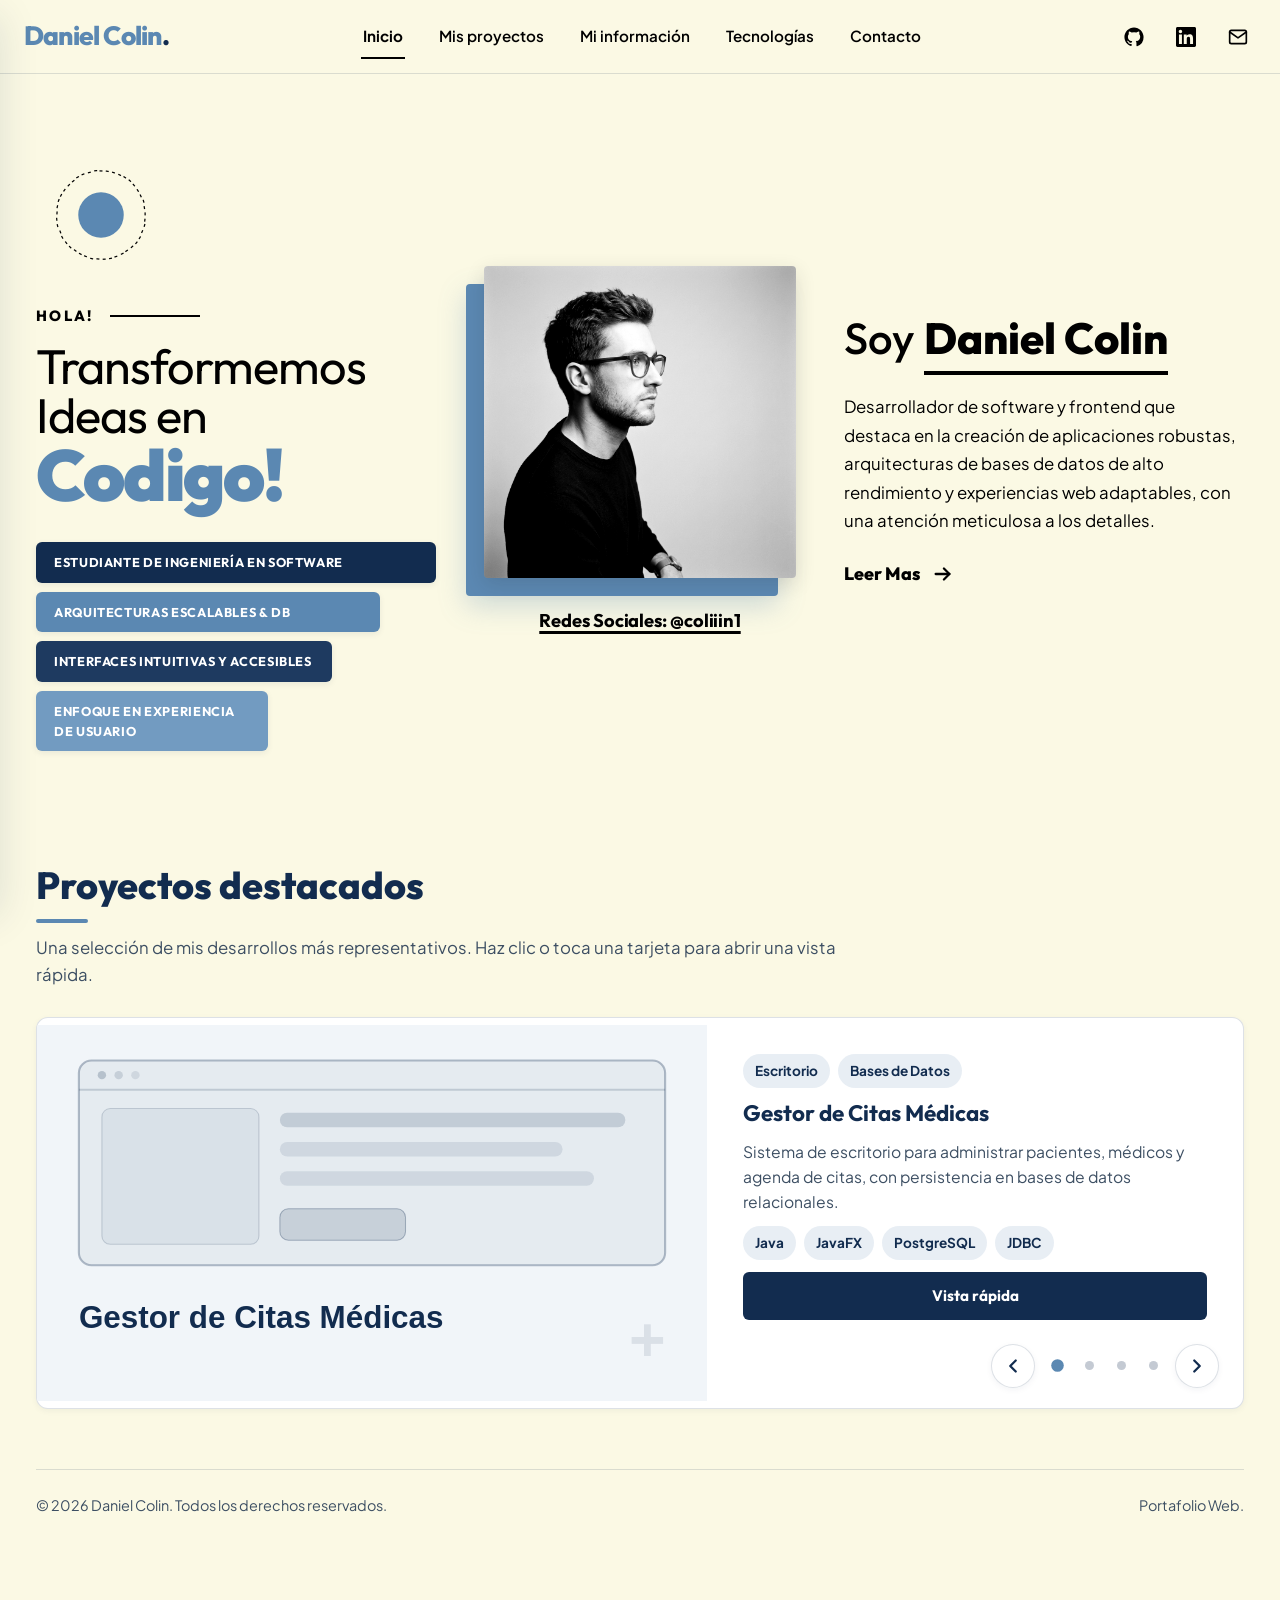
==== commit 47912614: "Iteracion n4" ====
--- a/index.html
+++ b/index.html
@@ -8,7 +8,7 @@
         content="Portafolio Web Profesional de Carlos Daniel Ávila Colin, estudiante de Ingeniería en Software en el Centro Universitario UAEMex Tianguistenco.">
     <meta name="author" content="Carlos Daniel Ávila Colin">
     <meta name="theme-color" content="#1b2836">
-    <title>Portafolio Web | Daniel Colin — V2.0</title>
+    <title>Daniel Colin</title>
     <link rel="icon"
         href="data:image/svg+xml,%3Csvg xmlns='http://www.w3.org/2000/svg' viewBox='0 0 64 64'%3E%3Crect width='64' height='64' rx='14' fill='%231f6fb2'/%3E%3Ctext x='32' y='42' text-anchor='middle' font-family='Segoe UI,Arial' font-weight='700' font-size='28' fill='%23fff'%3EDC%3C/text%3E%3C/svg%3E">
 
@@ -40,7 +40,9 @@
     <!-- Google Fonts: Outfit (modern geometric titles) & Plus Jakarta Sans (clean UI/body) -->
     <link rel="preconnect" href="https://fonts.googleapis.com">
     <link rel="preconnect" href="https://fonts.gstatic.com" crossorigin>
-    <link href="https://fonts.googleapis.com/css2?family=Outfit:wght@400;500;600;700;800;900&family=Plus+Jakarta+Sans:wght@400;500;600;700;800&display=swap" rel="stylesheet">
+    <link
+        href="https://fonts.googleapis.com/css2?family=Outfit:wght@400;500;600;700;800;900&family=Plus+Jakarta+Sans:wght@400;500;600;700;800&display=swap"
+        rel="stylesheet">
 
     <link rel="stylesheet" href="css/styles.css">
 </head>
@@ -51,27 +53,45 @@
     <!-- ===================== ENCABEZADO (BARRA DE NAVEGACIÓN SUPERIOR) ===================== -->
     <header class="site-header" id="site-header">
         <div class="header-inner">
-            <!-- Logotipo (Izquierda): minúsculas y negrita en Ocean -->
+            <!-- Logotipo (Izquierda): negrita en Ocean -->
             <a class="header-logo" href="#inicio" data-nav="inicio" aria-label="Inicio">
-                coliiin<span class="logo-dot">.</span>
+                Daniel Colin<span class="logo-dot">.</span>
             </a>
 
-            <!-- Menú de Navegación (Centro): texto minúscula con línea de subrayado en activo -->
+            <!-- Menú de Navegación (Centro): mayúscula inicial con línea de subrayado en activo -->
             <nav class="header-nav" id="header-nav" aria-label="Navegación principal">
                 <ul class="nav-links">
-                    <li><a class="nav-item nav-item-active" href="#inicio" data-nav="inicio">inicio</a></li>
-                    <li><a class="nav-item" href="#mis-proyectos" data-nav="mis-proyectos">mis proyectos</a></li>
-                    <li><a class="nav-item" href="#mi-informacion" data-nav="mi-informacion">mi información</a></li>
-                    <li><a class="nav-item" href="#tecnologias" data-nav="tecnologias">tecnologías</a></li>
-                    <li><a class="nav-item" href="#contacto" data-nav="contacto">contacto</a></li>
+                    <li><a class="nav-item nav-item-active" href="#inicio" data-nav="inicio">Inicio</a></li>
+                    <li><a class="nav-item" href="#mis-proyectos" data-nav="mis-proyectos">Mis proyectos</a></li>
+                    <li><a class="nav-item" href="#mi-informacion" data-nav="mi-informacion">Mi información</a></li>
+                    <li><a class="nav-item" href="#tecnologias" data-nav="tecnologias">Tecnologías</a></li>
+                    <li><a class="nav-item" href="#contacto" data-nav="contacto">Contacto</a></li>
                 </ul>
             </nav>
 
-            <!-- Redes Sociales (Derecha): minúscula y negrita en Noir -->
+            <!-- Redes Sociales (Derecha): iconos en Noir -->
             <div class="header-social">
-                <a class="social-tag" href="https://github.com/Coliiin1" target="_blank" rel="noopener noreferrer" aria-label="GitHub">gh</a>
-                <a class="social-tag" href="https://www.linkedin.com/in/daniel-colin" target="_blank" rel="noopener noreferrer" aria-label="LinkedIn">in</a>
-                <a class="social-tag" href="#contacto" data-nav="contacto" aria-label="Contacto">tw</a>
+                <a class="social-tag" href="https://github.com/Coliiin1" target="_blank" rel="noopener noreferrer"
+                    aria-label="GitHub">
+                    <svg viewBox="0 0 24 24" fill="currentColor" aria-hidden="true" focusable="false">
+                        <path
+                            d="M12 .5C5.73.5.5 5.73.5 12c0 5.08 3.29 9.38 7.86 10.9.58.1.79-.25.79-.56v-2c-3.2.7-3.88-1.37-3.88-1.37-.52-1.33-1.28-1.69-1.28-1.69-1.04-.71.08-.7.08-.7 1.16.08 1.77 1.19 1.77 1.19 1.03 1.76 2.7 1.25 3.36.96.1-.75.4-1.25.73-1.54-2.55-.29-5.24-1.28-5.24-5.68 0-1.26.45-2.28 1.19-3.09-.12-.29-.52-1.46.11-3.05 0 0 .97-.31 3.17 1.18a11 11 0 0 1 5.78 0c2.2-1.49 3.17-1.18 3.17-1.18.63 1.59.23 2.76.11 3.05.74.81 1.19 1.83 1.19 3.09 0 4.41-2.69 5.38-5.25 5.67.41.36.78 1.06.78 2.14v3.17c0 .31.21.67.8.56A11.5 11.5 0 0 0 23.5 12C23.5 5.73 18.27.5 12 .5z" />
+                    </svg>
+                </a>
+                <a class="social-tag" href="https://www.linkedin.com/in/daniel-colin" target="_blank"
+                    rel="noopener noreferrer" aria-label="LinkedIn">
+                    <svg viewBox="0 0 24 24" fill="currentColor" aria-hidden="true" focusable="false">
+                        <path
+                            d="M20.447 20.452h-3.554v-5.569c0-1.328-.027-3.037-1.852-3.037-1.853 0-2.136 1.445-2.136 2.939v5.667H9.351V9h3.414v1.561h.046c.477-.9 1.637-1.85 3.37-1.85 3.601 0 4.267 2.37 4.267 5.455v6.286zM5.337 7.433c-1.144 0-2.063-.926-2.063-2.065 0-1.138.92-2.063 2.063-2.063 1.14 0 2.064.925 2.064 2.063 0 1.139-.925 2.065-2.064 2.065zm1.782 13.019H3.555V9h3.564v11.452zM22.225 0H1.771C.792 0 0 .774 0 1.729v20.542C0 23.227.792 24 1.771 24h20.451C23.2 24 24 23.227 24 22.271V1.729C24 .774 23.2 0 22.225 0z" />
+                    </svg>
+                </a>
+                <a class="social-tag" href="#contacto" data-nav="contacto" aria-label="Contacto">
+                    <svg viewBox="0 0 24 24" fill="none" stroke="currentColor" stroke-width="2" stroke-linecap="round"
+                        stroke-linejoin="round" aria-hidden="true" focusable="false">
+                        <rect x="2" y="4" width="20" height="16" rx="2"></rect>
+                        <path d="m22 6-10 7L2 6"></path>
+                    </svg>
+                </a>
             </div>
 
             <!-- Botón toggle de menú móvil -->
@@ -87,22 +107,40 @@
     <!-- Menú móvil desplegable / off-canvas -->
     <aside class="sidebar" id="sidebar" aria-label="Menú móvil">
         <div class="sidebar__brand">
-            <span class="sidebar__logo">coliiin.</span>
+            <span class="sidebar__logo">Daniel Colin.</span>
             <p class="sidebar__role">Daniel Colin · Software Engineer</p>
         </div>
         <nav aria-label="Navegación móvil">
             <ul class="nav-list">
-                <li><a class="nav-item nav-item-active" href="#inicio" data-nav="inicio">inicio</a></li>
-                <li><a class="nav-item" href="#mis-proyectos" data-nav="mis-proyectos">mis proyectos</a></li>
-                <li><a class="nav-item" href="#mi-informacion" data-nav="mi-informacion">mi información</a></li>
-                <li><a class="nav-item" href="#tecnologias" data-nav="tecnologias">tecnologías</a></li>
-                <li><a class="nav-item" href="#contacto" data-nav="contacto">contacto</a></li>
+                <li><a class="nav-item nav-item-active" href="#inicio" data-nav="inicio">Inicio</a></li>
+                <li><a class="nav-item" href="#mis-proyectos" data-nav="mis-proyectos">Mis proyectos</a></li>
+                <li><a class="nav-item" href="#mi-informacion" data-nav="mi-informacion">Mi información</a></li>
+                <li><a class="nav-item" href="#tecnologias" data-nav="tecnologias">Tecnologías</a></li>
+                <li><a class="nav-item" href="#contacto" data-nav="contacto">Contacto</a></li>
             </ul>
         </nav>
         <div class="sidebar__social">
-            <a class="social-tag" href="https://github.com/Coliiin1" target="_blank" rel="noopener noreferrer">gh</a>
-            <a class="social-tag" href="https://www.linkedin.com/in/daniel-colin" target="_blank" rel="noopener noreferrer">in</a>
-            <a class="social-tag" href="#contacto" data-nav="contacto">tw</a>
+            <a class="social-tag" href="https://github.com/Coliiin1" target="_blank" rel="noopener noreferrer"
+                aria-label="GitHub">
+                <svg viewBox="0 0 24 24" fill="currentColor" aria-hidden="true" focusable="false">
+                    <path
+                        d="M12 .5C5.73.5.5 5.73.5 12c0 5.08 3.29 9.38 7.86 10.9.58.1.79-.25.79-.56v-2c-3.2.7-3.88-1.37-3.88-1.37-.52-1.33-1.28-1.69-1.28-1.69-1.04-.71.08-.7.08-.7 1.16.08 1.77 1.19 1.77 1.19 1.03 1.76 2.7 1.25 3.36.96.1-.75.4-1.25.73-1.54-2.55-.29-5.24-1.28-5.24-5.68 0-1.26.45-2.28 1.19-3.09-.12-.29-.52-1.46.11-3.05 0 0 .97-.31 3.17 1.18a11 11 0 0 1 5.78 0c2.2-1.49 3.17-1.18 3.17-1.18.63 1.59.23 2.76.11 3.05.74.81 1.19 1.83 1.19 3.09 0 4.41-2.69 5.38-5.25 5.67.41.36.78 1.06.78 2.14v3.17c0 .31.21.67.8.56A11.5 11.5 0 0 0 23.5 12C23.5 5.73 18.27.5 12 .5z" />
+                </svg>
+            </a>
+            <a class="social-tag" href="https://www.linkedin.com/in/daniel-colin" target="_blank"
+                rel="noopener noreferrer" aria-label="LinkedIn">
+                <svg viewBox="0 0 24 24" fill="currentColor" aria-hidden="true" focusable="false">
+                    <path
+                        d="M20.447 20.452h-3.554v-5.569c0-1.328-.027-3.037-1.852-3.037-1.853 0-2.136 1.445-2.136 2.939v5.667H9.351V9h3.414v1.561h.046c.477-.9 1.637-1.85 3.37-1.85 3.601 0 4.267 2.37 4.267 5.455v6.286zM5.337 7.433c-1.144 0-2.063-.926-2.063-2.065 0-1.138.92-2.063 2.063-2.063 1.14 0 2.064.925 2.064 2.063 0 1.139-.925 2.065-2.064 2.065zm1.782 13.019H3.555V9h3.564v11.452zM22.225 0H1.771C.792 0 0 .774 0 1.729v20.542C0 23.227.792 24 1.771 24h20.451C23.2 24 24 23.227 24 22.271V1.729C24 .774 23.2 0 22.225 0z" />
+                </svg>
+            </a>
+            <a class="social-tag" href="#contacto" data-nav="contacto" aria-label="Contacto">
+                <svg viewBox="0 0 24 24" fill="none" stroke="currentColor" stroke-width="2" stroke-linecap="round"
+                    stroke-linejoin="round" aria-hidden="true" focusable="false">
+                    <rect x="2" y="4" width="20" height="16" rx="2"></rect>
+                    <path d="m22 6-10 7L2 6"></path>
+                </svg>
+            </a>
         </div>
     </aside>
     <div class="nav-overlay" id="nav-overlay"></div>
@@ -118,17 +156,21 @@
                     <!-- COLUMNA IZQUIERDA -->
                     <div class="hero-col hero-col--left">
                         <!-- Insignia Circular Rotatoria -->
-                        <div class="hero-badge-wrap" title="WORK HARD, DREAM BIG, SUCCEED.">
-                            <svg class="hero-badge-svg" viewBox="0 0 160 160" aria-label="Work Hard, Dream Big, Succeed.">
+                        <div class="hero-badge-wrap"
+                            title="------------------------------------------------------------">
+                            <svg class="hero-badge-svg" viewBox="0 0 160 160"
+                                aria-label="Work Hard, Dream Big, Succeed.">
                                 <defs>
-                                    <path id="badge-circle-path" d="M 80, 80 m -52, 0 a 52,52 0 1,1 104,0 a 52,52 0 1,1 -104,0" fill="none" />
+                                    <path id="badge-circle-path"
+                                        d="M 80, 80 m -52, 0 a 52,52 0 1,1 104,0 a 52,52 0 1,1 -104,0" fill="none" />
                                 </defs>
                                 <!-- Círculo central en Ocean (#5B88B2) -->
                                 <circle class="badge-center-circle" cx="80" cy="80" r="28" fill="#5B88B2" />
                                 <!-- Texto en Noir (#000000) rotando alrededor -->
-                                <text font-family="'Outfit', sans-serif" font-size="10.2" font-weight="800" fill="#000000" letter-spacing="2.3">
+                                <text font-family="'Outfit', sans-serif" font-size="10.2" font-weight="800"
+                                    fill="#000000" letter-spacing="2.3">
                                     <textPath href="#badge-circle-path" startOffset="0%">
-                                        WORK HARD, DREAM BIG, SUCCEED · 
+                                        ------------------------------------------------------------
                                     </textPath>
                                 </text>
                             </svg>
@@ -136,22 +178,22 @@
 
                         <!-- Subtítulo + Línea horizontal -->
                         <div class="hero-kicker-row">
-                            <span class="hero-kicker-text">HI THERE</span>
+                            <span class="hero-kicker-text">Hola!</span>
                             <span class="hero-kicker-line" aria-hidden="true"></span>
                         </div>
 
                         <!-- Título Principal -->
                         <h1 class="hero-main-title" id="inicio-title" tabindex="-1">
-                            <span class="hero-title-line1">lets think</span>
-                            <span class="hero-title-line2">creative</span>
+                            <span class="hero-title-line1">Transformemos Ideas en</span>
+                            <span class="hero-title-line2">Codigo!</span>
                         </h1>
 
                         <!-- Barras de Estadísticas Apiladas -->
                         <div class="hero-stats-stack" role="region" aria-label="Estadísticas de trayectoria">
-                            <div class="stat-bar stat-bar-1">1434 DESIGNED COMPLETED</div>
-                            <div class="stat-bar stat-bar-2">17 CLIENTS EVERY MONTH</div>
-                            <div class="stat-bar stat-bar-3">2 BILLION LINES OF CODE WRITTEN</div>
-                            <div class="stat-bar stat-bar-4">1200+ CLIENTS</div>
+                            <div class="stat-bar stat-bar-1">ESTUDIANTE DE INGENIERÍA EN SOFTWARE</div>
+                            <div class="stat-bar stat-bar-2">ARQUITECTURAS ESCALABLES & DB</div>
+                            <div class="stat-bar stat-bar-3">INTERFACES INTUITIVAS Y ACCESIBLES</div>
+                            <div class="stat-bar stat-bar-4">ENFOQUE EN EXPERIENCIA DE USUARIO</div>
                         </div>
                     </div>
 
@@ -161,11 +203,13 @@
                             <!-- Forma de fondo sólida Ocean (#5B88B2) desplazada hacia abajo y a la izquierda -->
                             <div class="hero-photo-backdrop" aria-hidden="true"></div>
                             <!-- Fotografía en escala de grises de perfil mirando a la derecha -->
-                            <img class="hero-photo-img" src="assets/img/profile-hero.jpg" alt="Fotografía en escala de grises de Daniel Colin mirando hacia la derecha" width="480" height="480" loading="eager">
+                            <img class="hero-photo-img" src="assets/img/profile-hero.jpg"
+                                alt="Fotografía en escala de grises de Daniel Colin mirando hacia la derecha"
+                                width="480" height="480" loading="eager">
                         </div>
                         <!-- Texto de usuario con subrayado continuo en Noir (#000000) -->
                         <div class="hero-handle-wrap">
-                            <span class="hero-handle">@coliiin1</span>
+                            <span class="hero-handle">Redes Sociales: @coliiin1</span>
                         </div>
                     </div>
 
@@ -174,43 +218,24 @@
                         <div class="hero-intro-box">
                             <!-- Título de Presentación con subrayado grueso que no toca el texto -->
                             <h2 class="hero-intro-title">
-                                <span class="intro-prefix">I'm </span>
+                                <span class="intro-prefix">Soy </span>
                                 <span class="intro-name">Daniel Colin</span>
                             </h2>
                             <!-- Párrafo de Biografía -->
                             <p class="hero-bio-desc">
-                                A Frontend &amp; Software Developer who excels in building robust applications, high-performance database architectures, and responsive web experiences with meticulous attention to detail.
+                                Desarrollador de software y frontend que destaca en la creación de aplicaciones
+                                robustas, arquitecturas de bases de datos de alto rendimiento y experiencias web
+                                adaptables, con una atención meticulosa a los detalles.
                             </p>
                             <!-- Llamado a la Acción (Botón / Enlace con flecha ->) -->
                             <a class="hero-cta-btn" href="#mis-proyectos" data-nav="mis-proyectos">
-                                <span>Learn More</span>
-                                <svg viewBox="0 0 24 24" fill="none" stroke="currentColor" stroke-width="2.5" stroke-linecap="round" stroke-linejoin="round" aria-hidden="true">
+                                <span>Leer Mas</span>
+                                <svg viewBox="0 0 24 24" fill="none" stroke="currentColor" stroke-width="2.5"
+                                    stroke-linecap="round" stroke-linejoin="round" aria-hidden="true">
                                     <line x1="4" y1="12" x2="19" y2="12"></line>
                                     <polyline points="13 6 19 12 13 18"></polyline>
                                 </svg>
                             </a>
-                        </div>
-
-                        <!-- 4. TARJETA FLOTANTE (Esquina Inferior Derecha) -->
-                        <div class="hero-floating-card">
-                            <div class="floating-card-media">
-                                <img src="assets/img/card-headphones.jpg" alt="Developer with headphones" width="92" height="92" loading="lazy">
-                                <div class="floating-card-play" aria-hidden="true">
-                                    <svg viewBox="0 0 24 24" fill="currentColor">
-                                        <polygon points="7 4 19 12 7 20 7 4"></polygon>
-                                    </svg>
-                                </div>
-                            </div>
-                            <div class="floating-card-content">
-                                <h3 class="floating-card-title">Frontend Developer With A Passion For Responsive Web Design</h3>
-                                <a class="floating-card-link" href="#mi-informacion" data-nav="mi-informacion">
-                                    <span>Learn More</span>
-                                    <svg viewBox="0 0 24 24" fill="none" stroke="currentColor" stroke-width="2.5" stroke-linecap="round" stroke-linejoin="round" aria-hidden="true">
-                                        <line x1="4" y1="12" x2="18" y2="12"></line>
-                                        <polyline points="12 6 18 12 12 18"></polyline>
-                                    </svg>
-                                </a>
-                            </div>
                         </div>
                     </div>
                 </div>
@@ -274,9 +299,11 @@
                                     bases de datos.</p>
                                 <p>Disfruto enfrentando retos técnicos, como el diseño de sistemas médicos o la
                                     configuración de servidores utilizando herramientas de red. Mi entorno de trabajo
-                                    principal es <strong>Fedora Linux</strong>, y dedico parte de mi tiempo a la
-                                    iniciativa tecnológica <strong>NeuraSoft</strong>, bajo la cual diseño soluciones de
-                                    software.</p>
+                                    principal es <strong>Fedora Linux</strong>, y dedico mi tiempo al aprendizaje y
+                                    aplicacion de
+                                    <strong>Nuevas Tecnologías</strong>, bajo la cual diseño soluciones de
+                                    software.
+                                </p>
                             </div>
                             <!-- RF-13 · CTA de descarga directa del CV -->
                             <div class="cv-box">
@@ -462,8 +489,7 @@
                     </aside>
 
                     <!-- RF-06 · Formulario nativo (sin iframes ni servicios de terceros) -->
-                    <form class="contact-form surface" id="contact-form" method="POST"
-                        novalidate>
+                    <form class="contact-form surface" id="contact-form" method="POST" novalidate>
                         <p class="form-note"><span class="req" aria-hidden="true">*</span> <span
                                 data-i18n="form.required">Campos obligatorios</span></p>
 
@@ -535,7 +561,7 @@
 
             <footer class="site-footer">
                 <p data-i18n="footer.rights">© 2026 Daniel Colin. Todos los derechos reservados.</p>
-                <p data-i18n="footer.version">Portafolio Web Profesional · Versión 2.0</p>
+                <p data-i18n="footer.version">Portafolio Web.</p>
             </footer>
         </div>
     </main>
@@ -600,4 +626,4 @@
     <script defer src="js/main.js"></script>
 </body>
 
-</html>
+</html>
--- a/css/styles.css
+++ b/css/styles.css
@@ -188,14 +188,13 @@
     gap: 20px;
 }
 
-/* Logotipo (Izquierda): minúsculas y negrita en Ocean */
+/* Logotipo (Izquierda): negrita en Ocean con mayúscula inicial */
 .header-logo {
     font-family: var(--font-heading);
     font-size: 1.65rem;
     font-weight: 800;
     letter-spacing: -0.03em;
     color: var(--c-ocean);
-    text-transform: lowercase;
     text-decoration: none;
     display: inline-flex;
     align-items: baseline;
@@ -211,7 +210,7 @@
     transform: scale(1.02);
 }
 
-/* Menú de Navegación (Centro): texto minúscula con línea de subrayado activo */
+/* Menú de Navegación (Centro): mayúscula inicial con línea de subrayado activo */
 .header-nav {
     display: none; /* Visible en tablet/desktop */
 }
@@ -231,7 +230,6 @@
     font-size: 0.95rem;
     font-weight: 600;
     color: var(--c-noir);
-    text-transform: lowercase;
     text-decoration: none;
     padding: 8px 2px;
     display: inline-block;
@@ -268,7 +266,7 @@
     width: 100%;
 }
 
-/* Redes Sociales (Derecha): minúsculas y negrita en Noir */
+/* Redes Sociales (Derecha): iconos en Noir */
 .header-social {
     display: none; /* Visible en tablet/desktop */
     align-items: center;
@@ -276,15 +274,23 @@
 }
 
 .social-tag {
+    display: inline-flex;
+    align-items: center;
+    justify-content: center;
     font-family: var(--font-heading);
     font-size: 0.95rem;
     font-weight: 800;
     color: var(--c-noir);
-    text-transform: lowercase;
     text-decoration: none;
     padding: 4px 8px;
     border-radius: var(--radius-sm);
     transition: color var(--dur) var(--ease), background var(--dur) var(--ease), transform var(--dur) var(--ease);
+}
+
+.social-tag svg {
+    display: block;
+    width: 20px;
+    height: 20px;
 }
 
 .social-tag:hover {
@@ -533,7 +539,7 @@
     background-color: var(--c-noir);
 }
 
-/* Título Principal: "lets think" en minúsculas y "creative" en Ocean y tamaño mayor */
+/* Título Principal: "Transformemos Ideas" en Noir y "En codigo!" en Ocean y tamaño mayor */
 .hero-main-title {
     margin: 0 0 28px;
     line-height: 1.02;
@@ -546,7 +552,6 @@
     font-size: clamp(2.3rem, 3.8vw, 3.6rem);
     font-weight: 400;
     color: var(--c-noir);
-    text-transform: lowercase;
     letter-spacing: -0.02em;
 }
 
@@ -555,7 +560,6 @@
     font-size: clamp(3.2rem, 5.6vw, 5.2rem);
     font-weight: 900;
     color: var(--c-ocean);
-    text-transform: lowercase;
     letter-spacing: -0.03em;
     line-height: 0.94;
 }
@@ -749,106 +753,6 @@
 
 .hero-cta-btn:hover svg {
     transform: translateX(6px);
-}
-
-/* --- 5. TARJETA FLOTANTE (Esquina Inferior Derecha) --- */
-.hero-floating-card {
-    display: flex;
-    align-items: center;
-    gap: 16px;
-    padding: 14px 16px;
-    background-color: var(--c-surface);
-    border: 1px solid var(--c-border);
-    border-radius: var(--radius);
-    box-shadow: var(--shadow-lg);
-    max-width: 440px;
-    transition: transform var(--dur) var(--ease), box-shadow var(--dur) var(--ease);
-}
-
-.hero-floating-card:hover {
-    transform: translateY(-3px);
-    box-shadow: 0 20px 42px rgba(18, 44, 79, 0.16);
-}
-
-/* Imagen Izquierda: Cuadrada oscura con icono circular de reproducción (play) blanco */
-.floating-card-media {
-    position: relative;
-    flex: 0 0 88px;
-    width: 88px;
-    height: 88px;
-    border-radius: var(--radius-sm);
-    overflow: hidden;
-    background-color: #0b1522;
-}
-
-.floating-card-media img {
-    width: 100%;
-    height: 100%;
-    object-fit: cover;
-    display: block;
-}
-
-.floating-card-play {
-    position: absolute;
-    inset: 0;
-    margin: auto;
-    width: 32px;
-    height: 32px;
-    border-radius: 50%;
-    background-color: #ffffff;
-    color: var(--c-midnight);
-    display: grid;
-    place-items: center;
-    box-shadow: 0 3px 10px rgba(0, 0, 0, 0.35);
-}
-
-.floating-card-play svg {
-    width: 14px;
-    height: 14px;
-    margin-left: 2px;
-}
-
-/* Contenido Derecha: Texto principal en negrita + "Learn More" */
-.floating-card-content {
-    flex: 1;
-    display: flex;
-    flex-direction: column;
-    gap: 8px;
-}
-
-.floating-card-title {
-    font-family: var(--font-heading);
-    font-size: 0.92rem;
-    font-weight: 700;
-    line-height: 1.35;
-    color: var(--c-midnight);
-    margin: 0;
-}
-
-.floating-card-link {
-    display: inline-flex;
-    align-items: center;
-    gap: 6px;
-    font-family: var(--font-heading);
-    font-size: 0.85rem;
-    font-weight: 700;
-    color: var(--c-ocean);
-    text-decoration: none;
-    transition: color var(--dur) var(--ease), transform var(--dur) var(--ease);
-}
-
-.floating-card-link svg {
-    width: 16px;
-    height: 16px;
-    transition: transform var(--dur) var(--ease);
-}
-
-.floating-card-link:hover {
-    color: var(--c-midnight);
-}
-
-.floating-card-link:hover svg {
-    transform: translateX(4px);
 }
 
 /* =========================================================
@@ -1023,16 +927,6 @@
     box-shadow: 0 6px 18px rgba(91, 136, 178, 0.35);
 }
 
-.btn-outline {
-    background-color: transparent;
-    color: var(--c-midnight);
-    border-color: var(--c-midnight);
-}
-
-.btn-outline:hover {
-    background-color: var(--c-midnight-soft);
-}
-
 .btn-primary-cta {
     display: inline-flex;
     align-items: center;
@@ -1059,24 +953,19 @@
 .badges {
     display: flex;
     flex-wrap: wrap;
-    gap: 6px;
+    gap: 8px;
 }
 
 .badge {
     display: inline-flex;
     align-items: center;
-    padding: 3px 10px;
+    padding: 6px 12px;
     border-radius: 999px;
     background: var(--c-ocean-soft);
     color: var(--c-midnight);
-    font-size: 0.8rem;
+    font-size: 0.85rem;
     font-weight: 700;
     white-space: nowrap;
-}
-
-.badge--cat {
-    background: var(--c-midnight);
-    color: #ffffff;
 }
 
 .tag-list {
@@ -1159,16 +1048,16 @@
     border-left: 3px solid var(--c-ocean);
 }
 
-.timeline li {
+.timeline > li {
     position: relative;
     padding: 0 0 24px 16px;
 }
 
-.timeline li:last-child {
+.timeline > li:last-child {
     padding-bottom: 0;
 }
 
-.timeline li::before {
+.timeline > li::before {
     content: "";
     position: absolute;
     left: -29px;
@@ -1202,7 +1091,7 @@
 .competency {
     padding: 18px;
     border: 1px solid var(--c-border);
-    border-radius: var(--radius-sm);
+    border-radius: var(--radius);
     background: var(--c-surface);
 }
 
@@ -1269,16 +1158,14 @@
     display: flex;
     flex-direction: column;
     overflow: hidden;
-    background: var(--c-surface);
+    background: #ffffff;
     border: 1px solid var(--c-border);
     border-radius: var(--radius);
-    box-shadow: var(--shadow-sm);
-    transition: transform var(--dur) var(--ease), box-shadow var(--dur) var(--ease);
+    transition: border-color var(--dur) var(--ease);
 }
 
 .project-card:hover {
-    transform: translateY(-4px);
-    box-shadow: var(--shadow-md);
+    border-color: var(--c-ocean);
 }
 
 .project-card__body {
@@ -1298,7 +1185,8 @@
 .project-card__desc {
     margin: 0;
     font-size: 0.92rem;
-    color: var(--c-text-muted);
+    line-height: 1.7;
+    color: var(--c-noir);
     display: -webkit-box;
     -webkit-line-clamp: 4;
     line-clamp: 4;
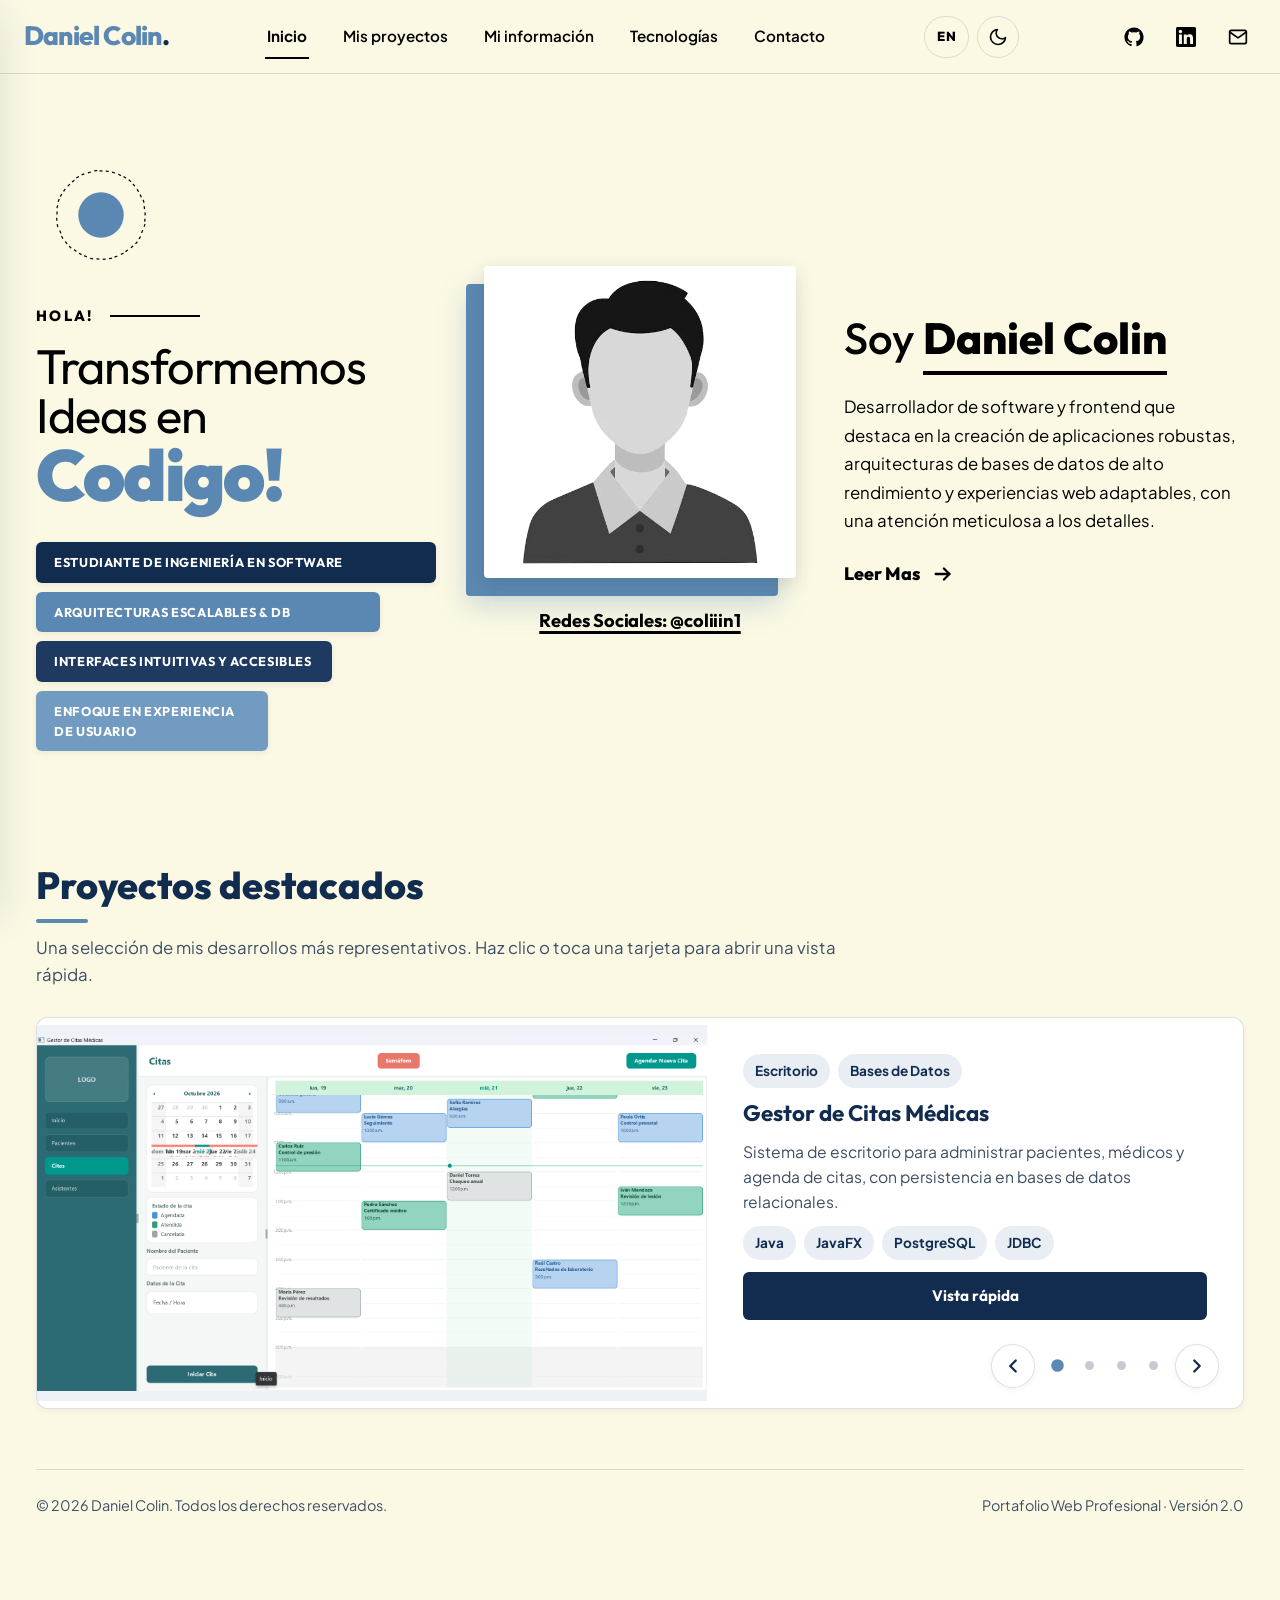
==== commit c3b265e9: "feat: Implementacion de modo oscuro y traducciones a ingles" ====
--- a/index.html
+++ b/index.html
@@ -5,10 +5,21 @@
     <meta charset="UTF-8">
     <meta name="viewport" content="width=device-width, initial-scale=1.0">
     <meta name="description"
-        content="Portafolio Web Profesional de Carlos Daniel Ávila Colin, estudiante de Ingeniería en Software en el Centro Universitario UAEMex Tianguistenco.">
+        content="Portafolio Web Profesional de Carlos Daniel Ávila Colin, estudiante de Ingeniería en Software en el Centro Universitario UAEMex Tianguistenco."
+        data-i18n-content="meta.description">
     <meta name="author" content="Carlos Daniel Ávila Colin">
-    <meta name="theme-color" content="#1b2836">
-    <title>Daniel Colin</title>
+    <meta name="theme-color" content="#FBF9E4">
+    <script>
+        (function () {
+            try {
+                var saved = localStorage.getItem('portfolio.theme');
+                if (saved === 'dark' || saved === 'light') {
+                    document.documentElement.setAttribute('data-theme', saved);
+                }
+            } catch (e) { /* almacenamiento no disponible */ }
+        })();
+    </script>
+    <title data-i18n="meta.title">Daniel Colin</title>
     <link rel="icon"
         href="data:image/svg+xml,%3Csvg xmlns='http://www.w3.org/2000/svg' viewBox='0 0 64 64'%3E%3Crect width='64' height='64' rx='14' fill='%231f6fb2'/%3E%3Ctext x='32' y='42' text-anchor='middle' font-family='Segoe UI,Arial' font-weight='700' font-size='28' fill='%23fff'%3EDC%3C/text%3E%3C/svg%3E">
 
@@ -31,7 +42,7 @@
           DEV-FE-09  Navegación SPA     → js/nav.js
           DEV-FE-12  Arquitectura i18n  → js/i18n.js
           DEV-AST-01 Imágenes lazy 16:9 → js/media.js (marcadores SVG
-                     sustituibles por WebP en assets/img/)
+                     sustituibles por capturas reales en assets/img/)
           DEV-BE-01  Formulario y envío → js/contact.js · js/config.js
                      (endpoint configurable de Formspree)
         ============================================================
@@ -54,38 +65,68 @@
     <header class="site-header" id="site-header">
         <div class="header-inner">
             <!-- Logotipo (Izquierda): negrita en Ocean -->
-            <a class="header-logo" href="#inicio" data-nav="inicio" aria-label="Inicio">
+            <a class="header-logo" href="#inicio" data-nav="inicio" aria-label="Inicio"
+                data-i18n-aria="nav.homeAria">
                 Daniel Colin<span class="logo-dot">.</span>
             </a>
 
             <!-- Menú de Navegación (Centro): mayúscula inicial con línea de subrayado en activo -->
-            <nav class="header-nav" id="header-nav" aria-label="Navegación principal">
+            <nav class="header-nav" id="header-nav" aria-label="Navegación principal" data-i18n-aria="nav.label">
                 <ul class="nav-links">
-                    <li><a class="nav-item nav-item-active" href="#inicio" data-nav="inicio">Inicio</a></li>
-                    <li><a class="nav-item" href="#mis-proyectos" data-nav="mis-proyectos">Mis proyectos</a></li>
-                    <li><a class="nav-item" href="#mi-informacion" data-nav="mi-informacion">Mi información</a></li>
-                    <li><a class="nav-item" href="#tecnologias" data-nav="tecnologias">Tecnologías</a></li>
-                    <li><a class="nav-item" href="#contacto" data-nav="contacto">Contacto</a></li>
+                    <li><a class="nav-item nav-item-active" href="#inicio" data-nav="inicio"
+                            data-i18n="nav.home">Inicio</a></li>
+                    <li><a class="nav-item" href="#mis-proyectos" data-nav="mis-proyectos"
+                            data-i18n="nav.projects">Mis proyectos</a></li>
+                    <li><a class="nav-item" href="#mi-informacion" data-nav="mi-informacion"
+                            data-i18n="nav.about">Mi información</a></li>
+                    <li><a class="nav-item" href="#tecnologias" data-nav="tecnologias"
+                            data-i18n="nav.tech">Tecnologías</a></li>
+                    <li><a class="nav-item" href="#contacto" data-nav="contacto"
+                            data-i18n="nav.contact">Contacto</a></li>
                 </ul>
             </nav>
+
+            <!-- Controles de idioma y tema (visibles en todos los tamaños) -->
+            <div class="header-tools">
+                <button class="tool-btn lang-toggle" id="lang-toggle" type="button" aria-label="Cambiar a inglés"
+                    title="Cambiar a inglés">
+                    <span class="lang-toggle__label" aria-hidden="true">EN</span>
+                </button>
+                <button class="tool-btn theme-toggle" id="theme-toggle" type="button" aria-label="Activar modo oscuro"
+                    title="Activar modo oscuro" aria-pressed="false">
+                    <svg class="theme-toggle__icon theme-toggle__icon--moon" viewBox="0 0 24 24" fill="none"
+                        stroke="currentColor" stroke-width="2" stroke-linecap="round" stroke-linejoin="round"
+                        aria-hidden="true" focusable="false">
+                        <path d="M21 12.79A9 9 0 1 1 11.21 3 7 7 0 0 0 21 12.79z" />
+                    </svg>
+                    <svg class="theme-toggle__icon theme-toggle__icon--sun" viewBox="0 0 24 24" fill="none"
+                        stroke="currentColor" stroke-width="2" stroke-linecap="round" stroke-linejoin="round"
+                        aria-hidden="true" focusable="false">
+                        <circle cx="12" cy="12" r="4" />
+                        <path
+                            d="M12 2v2m0 16v2M4.93 4.93l1.42 1.42m11.3 11.3 1.42 1.42M2 12h2m16 0h2M4.93 19.07l1.42-1.42m11.3-11.3 1.42-1.42" />
+                    </svg>
+                </button>
+            </div>
 
             <!-- Redes Sociales (Derecha): iconos en Noir -->
             <div class="header-social">
                 <a class="social-tag" href="https://github.com/Coliiin1" target="_blank" rel="noopener noreferrer"
-                    aria-label="GitHub">
+                    aria-label="GitHub" data-i18n-aria="social.github">
                     <svg viewBox="0 0 24 24" fill="currentColor" aria-hidden="true" focusable="false">
                         <path
                             d="M12 .5C5.73.5.5 5.73.5 12c0 5.08 3.29 9.38 7.86 10.9.58.1.79-.25.79-.56v-2c-3.2.7-3.88-1.37-3.88-1.37-.52-1.33-1.28-1.69-1.28-1.69-1.04-.71.08-.7.08-.7 1.16.08 1.77 1.19 1.77 1.19 1.03 1.76 2.7 1.25 3.36.96.1-.75.4-1.25.73-1.54-2.55-.29-5.24-1.28-5.24-5.68 0-1.26.45-2.28 1.19-3.09-.12-.29-.52-1.46.11-3.05 0 0 .97-.31 3.17 1.18a11 11 0 0 1 5.78 0c2.2-1.49 3.17-1.18 3.17-1.18.63 1.59.23 2.76.11 3.05.74.81 1.19 1.83 1.19 3.09 0 4.41-2.69 5.38-5.25 5.67.41.36.78 1.06.78 2.14v3.17c0 .31.21.67.8.56A11.5 11.5 0 0 0 23.5 12C23.5 5.73 18.27.5 12 .5z" />
                     </svg>
                 </a>
                 <a class="social-tag" href="https://www.linkedin.com/in/daniel-colin" target="_blank"
-                    rel="noopener noreferrer" aria-label="LinkedIn">
+                    rel="noopener noreferrer" aria-label="LinkedIn" data-i18n-aria="social.linkedin">
                     <svg viewBox="0 0 24 24" fill="currentColor" aria-hidden="true" focusable="false">
                         <path
                             d="M20.447 20.452h-3.554v-5.569c0-1.328-.027-3.037-1.852-3.037-1.853 0-2.136 1.445-2.136 2.939v5.667H9.351V9h3.414v1.561h.046c.477-.9 1.637-1.85 3.37-1.85 3.601 0 4.267 2.37 4.267 5.455v6.286zM5.337 7.433c-1.144 0-2.063-.926-2.063-2.065 0-1.138.92-2.063 2.063-2.063 1.14 0 2.064.925 2.064 2.063 0 1.139-.925 2.065-2.064 2.065zm1.782 13.019H3.555V9h3.564v11.452zM22.225 0H1.771C.792 0 0 .774 0 1.729v20.542C0 23.227.792 24 1.771 24h20.451C23.2 24 24 23.227 24 22.271V1.729C24 .774 23.2 0 22.225 0z" />
                     </svg>
                 </a>
-                <a class="social-tag" href="#contacto" data-nav="contacto" aria-label="Contacto">
+                <a class="social-tag" href="#contacto" data-nav="contacto" aria-label="Contacto"
+                    data-i18n-aria="social.contact">
                     <svg viewBox="0 0 24 24" fill="none" stroke="currentColor" stroke-width="2" stroke-linecap="round"
                         stroke-linejoin="round" aria-hidden="true" focusable="false">
                         <rect x="2" y="4" width="20" height="16" rx="2"></rect>
@@ -105,36 +146,42 @@
     </header>
 
     <!-- Menú móvil desplegable / off-canvas -->
-    <aside class="sidebar" id="sidebar" aria-label="Menú móvil">
+    <aside class="sidebar" id="sidebar" aria-label="Menú móvil" data-i18n-aria="nav.mobileMenu">
         <div class="sidebar__brand">
             <span class="sidebar__logo">Daniel Colin.</span>
-            <p class="sidebar__role">Daniel Colin · Software Engineer</p>
+            <p class="sidebar__role" data-i18n="sidebar.role">Daniel Colin · Software Engineer</p>
         </div>
-        <nav aria-label="Navegación móvil">
+        <nav aria-label="Navegación móvil" data-i18n-aria="nav.mobileLabel">
             <ul class="nav-list">
-                <li><a class="nav-item nav-item-active" href="#inicio" data-nav="inicio">Inicio</a></li>
-                <li><a class="nav-item" href="#mis-proyectos" data-nav="mis-proyectos">Mis proyectos</a></li>
-                <li><a class="nav-item" href="#mi-informacion" data-nav="mi-informacion">Mi información</a></li>
-                <li><a class="nav-item" href="#tecnologias" data-nav="tecnologias">Tecnologías</a></li>
-                <li><a class="nav-item" href="#contacto" data-nav="contacto">Contacto</a></li>
+                <li><a class="nav-item nav-item-active" href="#inicio" data-nav="inicio"
+                        data-i18n="nav.home">Inicio</a></li>
+                <li><a class="nav-item" href="#mis-proyectos" data-nav="mis-proyectos"
+                        data-i18n="nav.projects">Mis proyectos</a></li>
+                <li><a class="nav-item" href="#mi-informacion" data-nav="mi-informacion"
+                        data-i18n="nav.about">Mi información</a></li>
+                <li><a class="nav-item" href="#tecnologias" data-nav="tecnologias"
+                        data-i18n="nav.tech">Tecnologías</a></li>
+                <li><a class="nav-item" href="#contacto" data-nav="contacto"
+                        data-i18n="nav.contact">Contacto</a></li>
             </ul>
         </nav>
         <div class="sidebar__social">
             <a class="social-tag" href="https://github.com/Coliiin1" target="_blank" rel="noopener noreferrer"
-                aria-label="GitHub">
+                aria-label="GitHub" data-i18n-aria="social.github">
                 <svg viewBox="0 0 24 24" fill="currentColor" aria-hidden="true" focusable="false">
                     <path
                         d="M12 .5C5.73.5.5 5.73.5 12c0 5.08 3.29 9.38 7.86 10.9.58.1.79-.25.79-.56v-2c-3.2.7-3.88-1.37-3.88-1.37-.52-1.33-1.28-1.69-1.28-1.69-1.04-.71.08-.7.08-.7 1.16.08 1.77 1.19 1.77 1.19 1.03 1.76 2.7 1.25 3.36.96.1-.75.4-1.25.73-1.54-2.55-.29-5.24-1.28-5.24-5.68 0-1.26.45-2.28 1.19-3.09-.12-.29-.52-1.46.11-3.05 0 0 .97-.31 3.17 1.18a11 11 0 0 1 5.78 0c2.2-1.49 3.17-1.18 3.17-1.18.63 1.59.23 2.76.11 3.05.74.81 1.19 1.83 1.19 3.09 0 4.41-2.69 5.38-5.25 5.67.41.36.78 1.06.78 2.14v3.17c0 .31.21.67.8.56A11.5 11.5 0 0 0 23.5 12C23.5 5.73 18.27.5 12 .5z" />
                 </svg>
             </a>
             <a class="social-tag" href="https://www.linkedin.com/in/daniel-colin" target="_blank"
-                rel="noopener noreferrer" aria-label="LinkedIn">
+                rel="noopener noreferrer" aria-label="LinkedIn" data-i18n-aria="social.linkedin">
                 <svg viewBox="0 0 24 24" fill="currentColor" aria-hidden="true" focusable="false">
                     <path
                         d="M20.447 20.452h-3.554v-5.569c0-1.328-.027-3.037-1.852-3.037-1.853 0-2.136 1.445-2.136 2.939v5.667H9.351V9h3.414v1.561h.046c.477-.9 1.637-1.85 3.37-1.85 3.601 0 4.267 2.37 4.267 5.455v6.286zM5.337 7.433c-1.144 0-2.063-.926-2.063-2.065 0-1.138.92-2.063 2.063-2.063 1.14 0 2.064.925 2.064 2.063 0 1.139-.925 2.065-2.064 2.065zm1.782 13.019H3.555V9h3.564v11.452zM22.225 0H1.771C.792 0 0 .774 0 1.729v20.542C0 23.227.792 24 1.771 24h20.451C23.2 24 24 23.227 24 22.271V1.729C24 .774 23.2 0 22.225 0z" />
                 </svg>
             </a>
-            <a class="social-tag" href="#contacto" data-nav="contacto" aria-label="Contacto">
+            <a class="social-tag" href="#contacto" data-nav="contacto" aria-label="Contacto"
+                data-i18n-aria="social.contact">
                 <svg viewBox="0 0 24 24" fill="none" stroke="currentColor" stroke-width="2" stroke-linecap="round"
                     stroke-linejoin="round" aria-hidden="true" focusable="false">
                     <rect x="2" y="4" width="20" height="16" rx="2"></rect>
@@ -178,22 +225,26 @@
 
                         <!-- Subtítulo + Línea horizontal -->
                         <div class="hero-kicker-row">
-                            <span class="hero-kicker-text">Hola!</span>
+                            <span class="hero-kicker-text" data-i18n="hero.greeting">Hola!</span>
                             <span class="hero-kicker-line" aria-hidden="true"></span>
                         </div>
 
                         <!-- Título Principal -->
                         <h1 class="hero-main-title" id="inicio-title" tabindex="-1">
-                            <span class="hero-title-line1">Transformemos Ideas en</span>
-                            <span class="hero-title-line2">Codigo!</span>
+                            <span class="hero-title-line1" data-i18n="hero.titleLine1">Transformemos Ideas en</span>
+                            <span class="hero-title-line2" data-i18n="hero.titleLine2">Codigo!</span>
                         </h1>
 
                         <!-- Barras de Estadísticas Apiladas -->
-                        <div class="hero-stats-stack" role="region" aria-label="Estadísticas de trayectoria">
-                            <div class="stat-bar stat-bar-1">ESTUDIANTE DE INGENIERÍA EN SOFTWARE</div>
-                            <div class="stat-bar stat-bar-2">ARQUITECTURAS ESCALABLES & DB</div>
-                            <div class="stat-bar stat-bar-3">INTERFACES INTUITIVAS Y ACCESIBLES</div>
-                            <div class="stat-bar stat-bar-4">ENFOQUE EN EXPERIENCIA DE USUARIO</div>
+                        <div class="hero-stats-stack" role="region" aria-label="Estadísticas de trayectoria"
+                            data-i18n-aria="hero.statsAria">
+                            <div class="stat-bar stat-bar-1" data-i18n="hero.stat1">ESTUDIANTE DE INGENIERÍA EN SOFTWARE
+                            </div>
+                            <div class="stat-bar stat-bar-2" data-i18n="hero.stat2">ARQUITECTURAS ESCALABLES & DB</div>
+                            <div class="stat-bar stat-bar-3" data-i18n="hero.stat3">INTERFACES INTUITIVAS Y ACCESIBLES
+                            </div>
+                            <div class="stat-bar stat-bar-4" data-i18n="hero.stat4">ENFOQUE EN EXPERIENCIA DE USUARIO
+                            </div>
                         </div>
                     </div>
 
@@ -205,11 +256,11 @@
                             <!-- Fotografía en escala de grises de perfil mirando a la derecha -->
                             <img class="hero-photo-img" src="assets/img/profile-hero.jpg"
                                 alt="Fotografía en escala de grises de Daniel Colin mirando hacia la derecha"
-                                width="480" height="480" loading="eager">
+                                data-i18n-alt="hero.photoAlt" width="480" height="480" loading="eager">
                         </div>
                         <!-- Texto de usuario con subrayado continuo en Noir (#000000) -->
                         <div class="hero-handle-wrap">
-                            <span class="hero-handle">Redes Sociales: @coliiin1</span>
+                            <span class="hero-handle" data-i18n="hero.social">Redes Sociales: @coliiin1</span>
                         </div>
                     </div>
 
@@ -218,18 +269,18 @@
                         <div class="hero-intro-box">
                             <!-- Título de Presentación con subrayado grueso que no toca el texto -->
                             <h2 class="hero-intro-title">
-                                <span class="intro-prefix">Soy </span>
+                                <span class="intro-prefix" data-i18n="hero.introPrefix">Soy</span>
                                 <span class="intro-name">Daniel Colin</span>
                             </h2>
                             <!-- Párrafo de Biografía -->
-                            <p class="hero-bio-desc">
+                            <p class="hero-bio-desc" data-i18n="hero.bio">
                                 Desarrollador de software y frontend que destaca en la creación de aplicaciones
                                 robustas, arquitecturas de bases de datos de alto rendimiento y experiencias web
                                 adaptables, con una atención meticulosa a los detalles.
                             </p>
                             <!-- Llamado a la Acción (Botón / Enlace con flecha ->) -->
                             <a class="hero-cta-btn" href="#mis-proyectos" data-nav="mis-proyectos">
-                                <span>Leer Mas</span>
+                                <span data-i18n="hero.cta">Leer Mas</span>
                                 <svg viewBox="0 0 24 24" fill="none" stroke="currentColor" stroke-width="2.5"
                                     stroke-linecap="round" stroke-linejoin="round" aria-hidden="true">
                                     <line x1="4" y1="12" x2="19" y2="12"></line>
@@ -247,7 +298,8 @@
                 </div>
 
                 <div class="carousel surface" id="featured-carousel" role="region" aria-roledescription="carrusel"
-                    aria-label="Carrusel de proyectos destacados" data-i18n-aria="carousel.label">
+                    data-i18n-roledescription="carousel.role" aria-label="Carrusel de proyectos destacados"
+                    data-i18n-aria="carousel.label">
                     <div class="carousel__viewport">
                         <div class="carousel__track" id="carousel-track"></div>
                     </div>
@@ -292,12 +344,14 @@
                         </h3>
                         <div class="bio">
                             <div>
-                                <p>Soy <strong>Carlos Daniel Ávila Colin</strong>, estudiante de la Licenciatura en
+                                <p data-i18n-html="about.bio1">Soy <strong>Carlos Daniel Ávila Colin</strong>, estudiante
+                                    de la Licenciatura en
                                     Ingeniería en Software en el Centro Universitario UAEMex Tianguistenco. Me apasiona
                                     el desarrollo backend, la creación de aplicaciones de escritorio y la arquitectura
                                     de
                                     bases de datos.</p>
-                                <p>Disfruto enfrentando retos técnicos, como el diseño de sistemas médicos o la
+                                <p data-i18n-html="about.bio2">Disfruto enfrentando retos técnicos, como el diseño de
+                                    sistemas médicos o la
                                     configuración de servidores utilizando herramientas de red. Mi entorno de trabajo
                                     principal es <strong>Fedora Linux</strong>, y dedico mi tiempo al aprendizaje y
                                     aplicacion de
@@ -335,21 +389,23 @@
                         </h3>
                         <ol class="timeline">
                             <li>
-                                <h4>Licenciatura en Ingeniería en Software</h4>
-                                <span class="timeline__meta">Centro Universitario UAEMex Tianguistenco · En curso</span>
-                                <p>Formación integral en el ciclo de vida del software: análisis y especificación de
+                                <h4 data-i18n="about.edu1Title">Licenciatura en Ingeniería en Software</h4>
+                                <span class="timeline__meta" data-i18n="about.edu1Meta">Centro Universitario UAEMex
+                                    Tianguistenco · En curso</span>
+                                <p data-i18n="about.edu1Text">Formación integral en el ciclo de vida del software:
+                                    análisis y especificación de
                                     requisitos, diseño orientado a objetos, bases de datos, métodos de desarrollo y
                                     programación de sistemas de bajo nivel.</p>
                             </li>
                             <li>
-                                <h4>Unidades de aprendizaje destacadas</h4>
-                                <span class="timeline__meta">Plan de estudios</span>
+                                <h4 data-i18n="about.edu2Title">Unidades de aprendizaje destacadas</h4>
+                                <span class="timeline__meta" data-i18n="about.edu2Meta">Plan de estudios</span>
                                 <ul class="tag-list">
-                                    <li>Programación Orientada a Objetos</li>
-                                    <li>Bases de Datos</li>
-                                    <li>Ingeniería de Requisitos</li>
-                                    <li>Métodos y Modelos de Desarrollo de Software</li>
-                                    <li>Microcontroladores</li>
+                                    <li data-i18n="about.course1">Programación Orientada a Objetos</li>
+                                    <li data-i18n="about.course2">Bases de Datos</li>
+                                    <li data-i18n="about.course3">Ingeniería de Requisitos</li>
+                                    <li data-i18n="about.course4">Métodos y Modelos de Desarrollo de Software</li>
+                                    <li data-i18n="about.course5">Microcontroladores</li>
                                 </ul>
                             </li>
                         </ol>
@@ -368,37 +424,37 @@
                             <div class="competency">
                                 <h4 data-i18n="skills.dev">Desarrollo de software</h4>
                                 <ul>
-                                    <li>Programación orientada a objetos</li>
-                                    <li>Arquitectura en capas y MVC</li>
-                                    <li>Interfaces gráficas de escritorio</li>
-                                    <li>Automatización de tareas</li>
+                                    <li data-i18n="skills.dev.1">Programación orientada a objetos</li>
+                                    <li data-i18n="skills.dev.2">Arquitectura en capas y MVC</li>
+                                    <li data-i18n="skills.dev.3">Interfaces gráficas de escritorio</li>
+                                    <li data-i18n="skills.dev.4">Automatización de tareas</li>
                                 </ul>
                             </div>
                             <div class="competency">
                                 <h4 data-i18n="skills.db">Bases de datos</h4>
                                 <ul>
-                                    <li>Modelado entidad-relación</li>
-                                    <li>Normalización (hasta 3FN)</li>
-                                    <li>Consultas SQL y restricciones</li>
-                                    <li>Integración con aplicaciones</li>
+                                    <li data-i18n="skills.db.1">Modelado entidad-relación</li>
+                                    <li data-i18n="skills.db.2">Normalización (hasta 3FN)</li>
+                                    <li data-i18n="skills.db.3">Consultas SQL y restricciones</li>
+                                    <li data-i18n="skills.db.4">Integración con aplicaciones</li>
                                 </ul>
                             </div>
                             <div class="competency">
                                 <h4 data-i18n="skills.req">Requisitos y modelado UML</h4>
                                 <ul>
-                                    <li>Elicitación y especificación RF/RNF</li>
-                                    <li>Casos de uso</li>
-                                    <li>Diagramas de clases y secuencia</li>
-                                    <li>Trazabilidad de requisitos</li>
+                                    <li data-i18n="skills.req.1">Elicitación y especificación RF/RNF</li>
+                                    <li data-i18n="skills.req.2">Casos de uso</li>
+                                    <li data-i18n="skills.req.3">Diagramas de clases y secuencia</li>
+                                    <li data-i18n="skills.req.4">Trazabilidad de requisitos</li>
                                 </ul>
                             </div>
                             <div class="competency">
                                 <h4 data-i18n="skills.emb">Sistemas embebidos</h4>
                                 <ul>
-                                    <li>Programación a bajo nivel</li>
-                                    <li>Puertos de E/S y temporizadores</li>
-                                    <li>Rutinas de retardo e interrupciones</li>
-                                    <li>Simulación de circuitos</li>
+                                    <li data-i18n="skills.emb.1">Programación a bajo nivel</li>
+                                    <li data-i18n="skills.emb.2">Puertos de E/S y temporizadores</li>
+                                    <li data-i18n="skills.emb.3">Rutinas de retardo e interrupciones</li>
+                                    <li data-i18n="skills.emb.4">Simulación de circuitos</li>
                                 </ul>
                             </div>
                         </div>
@@ -614,6 +670,7 @@
     <script defer src="js/bus.js"></script>
     <script defer src="js/config.js"></script>
     <script defer src="js/i18n.js"></script>
+    <script defer src="js/theme.js"></script>
     <script defer src="js/data.js"></script>
     <script defer src="js/media.js"></script>
     <script defer src="js/toast.js"></script>
--- a/css/styles.css
+++ b/css/styles.css
@@ -298,6 +298,63 @@
     transform: translateY(-1px);
 }
 
+/* Controles de idioma y tema */
+.header-tools {
+    display: flex;
+    align-items: center;
+    gap: 8px;
+    flex: none;
+}
+
+.tool-btn {
+    height: 42px;
+    min-width: 42px;
+    display: inline-flex;
+    align-items: center;
+    justify-content: center;
+    padding: 0;
+    border: 1px solid var(--c-border);
+    border-radius: 50%;
+    background: transparent;
+    color: var(--c-noir);
+    cursor: pointer;
+    transition: color var(--dur) var(--ease), background-color var(--dur) var(--ease),
+        border-color var(--dur) var(--ease), transform var(--dur) var(--ease);
+}
+
+.tool-btn:hover {
+    color: var(--c-ocean);
+    border-color: var(--c-ocean);
+    background-color: var(--c-ocean-soft);
+    transform: translateY(-1px);
+}
+
+.lang-toggle {
+    padding: 0 12px;
+    border-radius: 999px;
+    font-family: var(--font-heading);
+    font-size: 0.82rem;
+    font-weight: 800;
+    letter-spacing: 0.05em;
+}
+
+.theme-toggle__icon {
+    width: 20px;
+    height: 20px;
+}
+
+.theme-toggle__icon--sun {
+    display: none;
+}
+
+html[data-theme="dark"] .theme-toggle__icon--moon {
+    display: none;
+}
+
+html[data-theme="dark"] .theme-toggle__icon--sun {
+    display: block;
+}
+
 /* Botón Hamburguesa Móvil */
 .mobile-toggle {
     display: flex;
@@ -798,7 +855,7 @@
 .media-16x9 {
     width: 100%;
     aspect-ratio: 16 / 9;
-    object-fit: cover;
+    object-fit: contain;
 }
 
 .carousel__body {
@@ -1249,9 +1306,47 @@
     box-shadow: var(--shadow-md);
 }
 
-.tech-card__icon svg {
-    width: 50px;
-    height: 50px;
+.tech-card__icon {
+    display: grid;
+    place-items: center;
+    width: 58px;
+    height: 58px;
+    padding: 5px;
+    border-radius: 18px;
+    background: var(--tech-bg, var(--c-ocean));
+    box-shadow: inset 0 0 0 1px rgba(255, 255, 255, 0.18);
+}
+
+.tech-card__icon-plate {
+    display: flex;
+    align-items: center;
+    justify-content: center;
+    gap: 2px;
+    width: 100%;
+    height: 100%;
+    border-radius: 13px;
+    background: #ffffff;
+    box-shadow: inset 0 0 0 1px rgba(15, 23, 42, 0.06);
+}
+
+.tech-card__icon img {
+    width: 30px;
+    height: 30px;
+    object-fit: contain;
+}
+
+.tech-card__icon.is-duo img {
+    width: 20px;
+    height: 20px;
+}
+
+.tech-card__icon.is-trio .tech-card__icon-plate {
+    gap: 1px;
+}
+
+.tech-card__icon.is-trio img {
+    width: 15px;
+    height: 15px;
 }
 
 .tech-card__name {
@@ -1766,8 +1861,8 @@
     }
 }
 
-/* Desktop (880px+): activa menú superior completo y oculta toggle */
-@media (min-width: 880px) {
+/* Desktop (1024px+): activa menú superior completo y oculta toggle */
+@media (min-width: 1024px) {
     .header-nav {
         display: block;
     }
@@ -1840,6 +1935,256 @@
     .projects-grid {
         grid-template-columns: repeat(4, 1fr);
     }
+}
+
+/* Ajuste de la barra superior en anchos intermedios */
+@media (min-width: 880px) and (max-width: 1100px) {
+    .header-inner {
+        gap: 14px;
+        padding: 0 18px;
+    }
+
+    .nav-links {
+        gap: 18px;
+    }
+
+    .header-social {
+        gap: 8px;
+    }
+}
+
+/* Pantallas pequeñas: los controles caben junto al logotipo */
+@media (max-width: 480px) {
+    .header-inner {
+        gap: 10px;
+        padding: 0 14px;
+    }
+
+    .header-logo {
+        font-size: 1.35rem;
+    }
+
+    .header-tools {
+        gap: 6px;
+    }
+
+    .tool-btn {
+        height: 38px;
+        min-width: 38px;
+    }
+
+    .lang-toggle {
+        padding: 0 10px;
+        font-size: 0.78rem;
+    }
+}
+
+@media (max-width: 380px) {
+    .header-inner {
+        gap: 6px;
+        padding: 0 10px;
+    }
+
+    .header-logo {
+        font-size: 1.15rem;
+    }
+
+    .header-tools {
+        gap: 4px;
+    }
+
+    .tool-btn {
+        height: 34px;
+        min-width: 34px;
+    }
+
+    .lang-toggle {
+        padding: 0 7px;
+        font-size: 0.72rem;
+    }
+
+    .theme-toggle__icon {
+        width: 17px;
+        height: 17px;
+    }
+
+    .mobile-toggle {
+        width: 36px;
+        height: 36px;
+        padding: 4px;
+    }
+
+    .hamburger-line {
+        width: 20px;
+    }
+}
+
+/* =========================================================
+   16. MODO OSCURO
+   ========================================================= */
+html[data-theme="dark"] {
+    color-scheme: dark;
+
+    --c-bg: #0B1220;
+    --c-noir: #E6EDF3;
+    --c-midnight: #DCE9F6;
+    --c-ocean: #7FB0DA;
+    --c-ocean-hover: #A6CBE8;
+    --c-ocean-soft: rgba(127, 176, 218, 0.16);
+    --c-midnight-soft: rgba(230, 237, 243, 0.06);
+
+    --c-surface: #131C26;
+    --c-surface-pearl: #0B1220;
+    --c-text: #E6EDF3;
+    --c-text-muted: #9FB0C3;
+    --c-primary: #7FB0DA;
+    --c-accent: #7FB0DA;
+    --c-accent-hover: #A6CBE8;
+    --c-accent-soft: rgba(127, 176, 218, 0.18);
+    --c-accent-ink: #DCE9F6;
+
+    --c-border: rgba(230, 237, 243, 0.16);
+    --c-border-strong: #7FB0DA;
+    --c-focus: #A6CBE8;
+    --c-success: #4ADE80;
+    --c-error: #F87171;
+
+    --shadow-sm: 0 2px 6px rgba(0, 0, 0, 0.35);
+    --shadow-md: 0 8px 24px rgba(0, 0, 0, 0.4);
+    --shadow-lg: 0 16px 38px rgba(0, 0, 0, 0.5);
+}
+
+html[data-theme="dark"] .skip-link {
+    background: var(--c-surface);
+}
+
+html[data-theme="dark"] .hero-badge-svg text {
+    fill: var(--c-noir);
+}
+
+html[data-theme="dark"] .badge-center-circle {
+    fill: var(--c-ocean);
+}
+
+html[data-theme="dark"] .hero-photo-backdrop {
+    background-color: #2F5E8A;
+    box-shadow: 0 10px 28px rgba(0, 0, 0, 0.45);
+}
+
+html[data-theme="dark"] .stat-bar-1 {
+    background-color: #14243B;
+}
+
+html[data-theme="dark"] .stat-bar-2 {
+    background-color: #456F96;
+}
+
+html[data-theme="dark"] .stat-bar-3 {
+    background-color: #1E3A60;
+}
+
+html[data-theme="dark"] .stat-bar-4 {
+    background-color: #5B88B2;
+}
+
+html[data-theme="dark"] .stat-bar {
+    box-shadow: 0 2px 6px rgba(0, 0, 0, 0.35);
+}
+
+html[data-theme="dark"] .carousel__media {
+    background: #101A26;
+}
+
+html[data-theme="dark"] .carousel__arrow {
+    background: var(--c-surface);
+}
+
+html[data-theme="dark"] .carousel__arrow:hover {
+    background-color: var(--c-bg);
+}
+
+html[data-theme="dark"] .carousel__dot::before {
+    background: rgba(230, 237, 243, 0.28);
+}
+
+html[data-theme="dark"] .btn-primary,
+html[data-theme="dark"] .btn-primary-cta {
+    background-color: #2F5E8A;
+    color: #FFFFFF;
+    box-shadow: 0 6px 18px rgba(0, 0, 0, 0.35);
+}
+
+html[data-theme="dark"] .btn-primary:hover,
+html[data-theme="dark"] .btn-primary-cta:hover {
+    background-color: #3D6E9E;
+    color: #FFFFFF;
+    box-shadow: 0 10px 24px rgba(0, 0, 0, 0.45);
+}
+
+html[data-theme="dark"] .filter-btn {
+    background: var(--c-surface);
+}
+
+html[data-theme="dark"] .filter-btn[aria-pressed="true"] {
+    background: #2F5E8A;
+    border-color: #2F5E8A;
+    color: #FFFFFF;
+}
+
+html[data-theme="dark"] .cv-box,
+html[data-theme="dark"] .project-card {
+    background: var(--c-surface);
+}
+
+html[data-theme="dark"] .tooltip {
+    background: #0F1B2A;
+    color: #E6EDF3;
+    box-shadow: var(--shadow-lg);
+}
+
+html[data-theme="dark"] .tooltip::after {
+    border-top-color: #0F1B2A;
+}
+
+html[data-theme="dark"] .field input,
+html[data-theme="dark"] .field textarea {
+    background: #0F1722;
+    color: var(--c-text);
+    border-color: var(--c-border);
+}
+
+html[data-theme="dark"] .field input::placeholder,
+html[data-theme="dark"] .field textarea::placeholder {
+    color: rgba(230, 237, 243, 0.55);
+}
+
+html[data-theme="dark"] .field.is-invalid input,
+html[data-theme="dark"] .field.is-invalid textarea {
+    box-shadow: 0 0 0 3px rgba(248, 113, 113, 0.18);
+}
+
+html[data-theme="dark"] .modal__backdrop {
+    background: rgba(3, 8, 15, 0.72);
+}
+
+html[data-theme="dark"] .modal__dialog {
+    background: var(--c-surface);
+}
+
+html[data-theme="dark"] .modal__close {
+    background: rgba(19, 28, 38, 0.95);
+}
+
+html[data-theme="dark"] .toast {
+    background: var(--c-surface);
+}
+
+html[data-theme="dark"] .nav-overlay {
+    background: rgba(3, 8, 15, 0.62);
+}
+
+html[data-theme="dark"] .deps-table th {
+    background: var(--c-bg);
 }
 
 /* Accesibilidad: movimiento reducido */
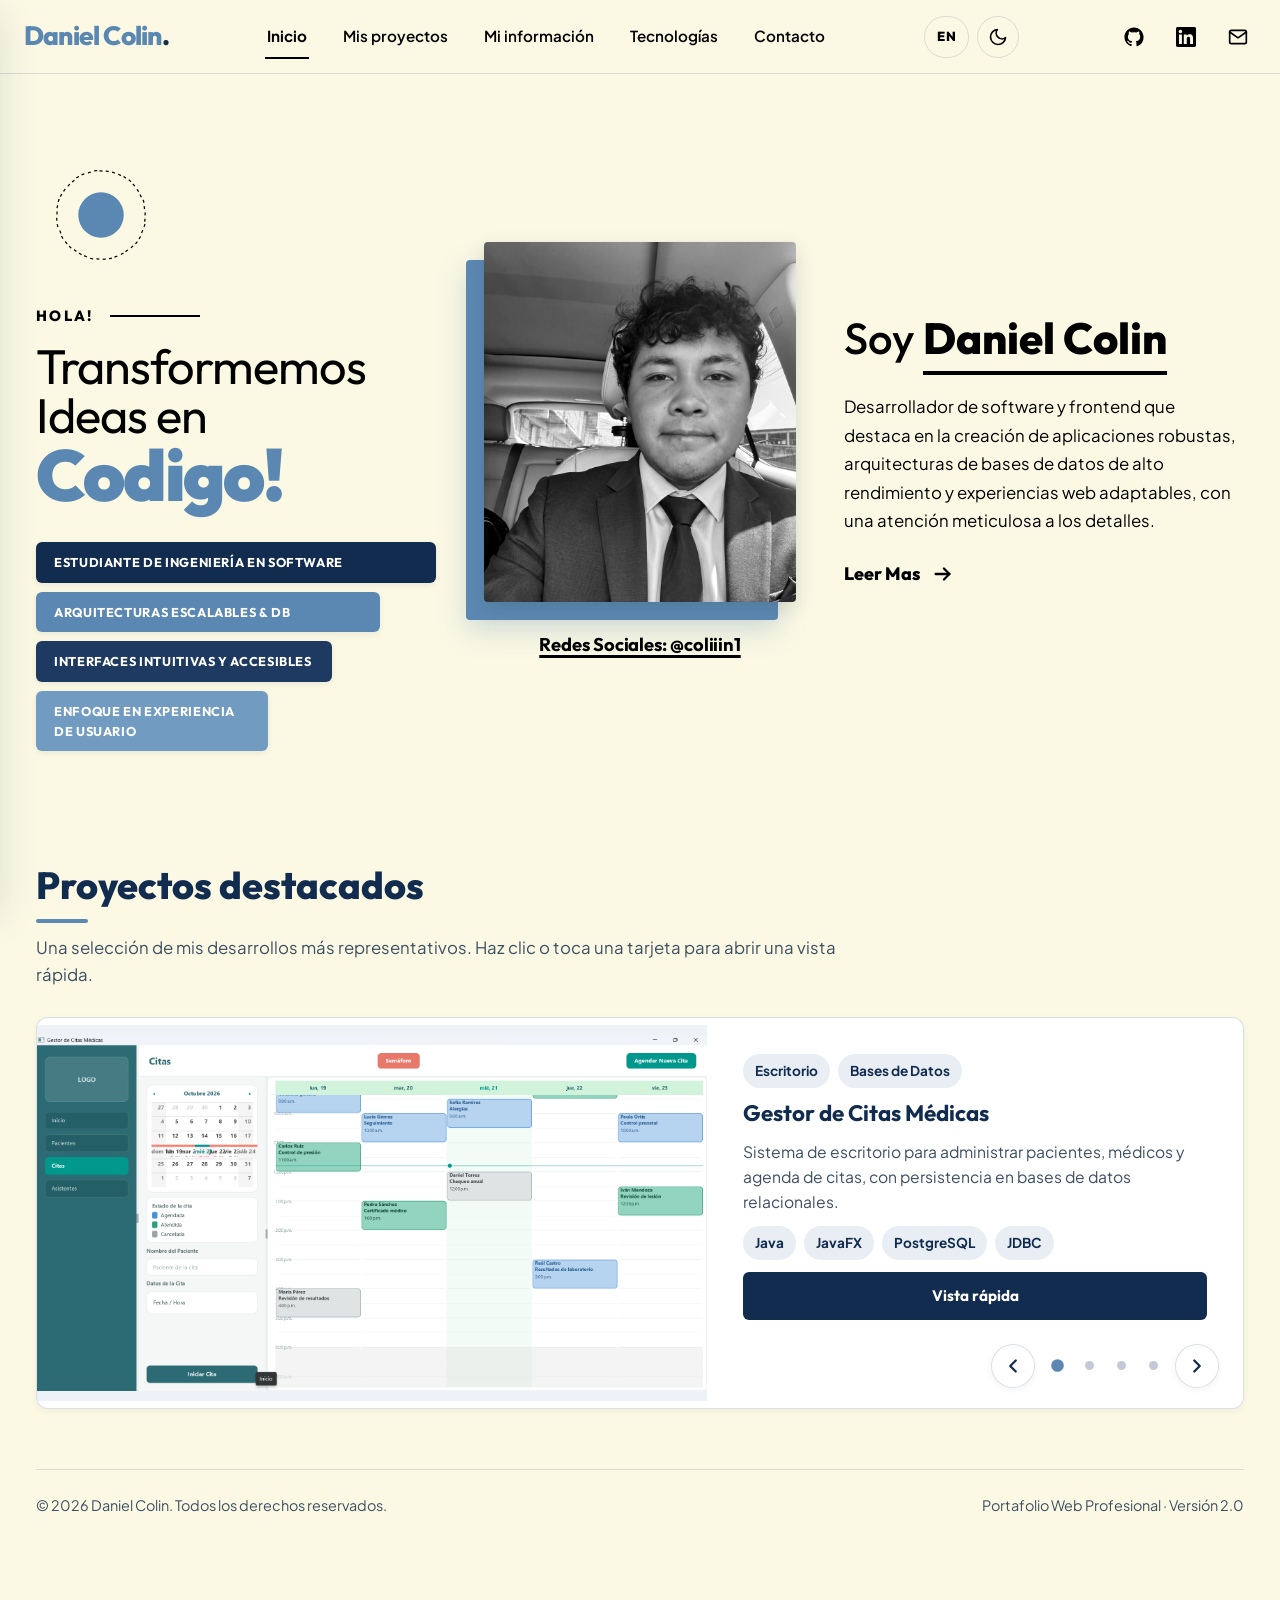
==== commit 340e0191: "Correcciones de imagenes y actualizacion de pf" ====
--- a/index.html
+++ b/index.html
@@ -254,7 +254,7 @@
                             <!-- Forma de fondo sólida Ocean (#5B88B2) desplazada hacia abajo y a la izquierda -->
                             <div class="hero-photo-backdrop" aria-hidden="true"></div>
                             <!-- Fotografía en escala de grises de perfil mirando a la derecha -->
-                            <img class="hero-photo-img" src="assets/img/profile-hero.jpg"
+                            <img class="hero-photo-img" src="assets/img/Perfil.JPEG"
                                 alt="Fotografía en escala de grises de Daniel Colin mirando hacia la derecha"
                                 data-i18n-alt="hero.photoAlt" width="480" height="480" loading="eager">
                         </div>
